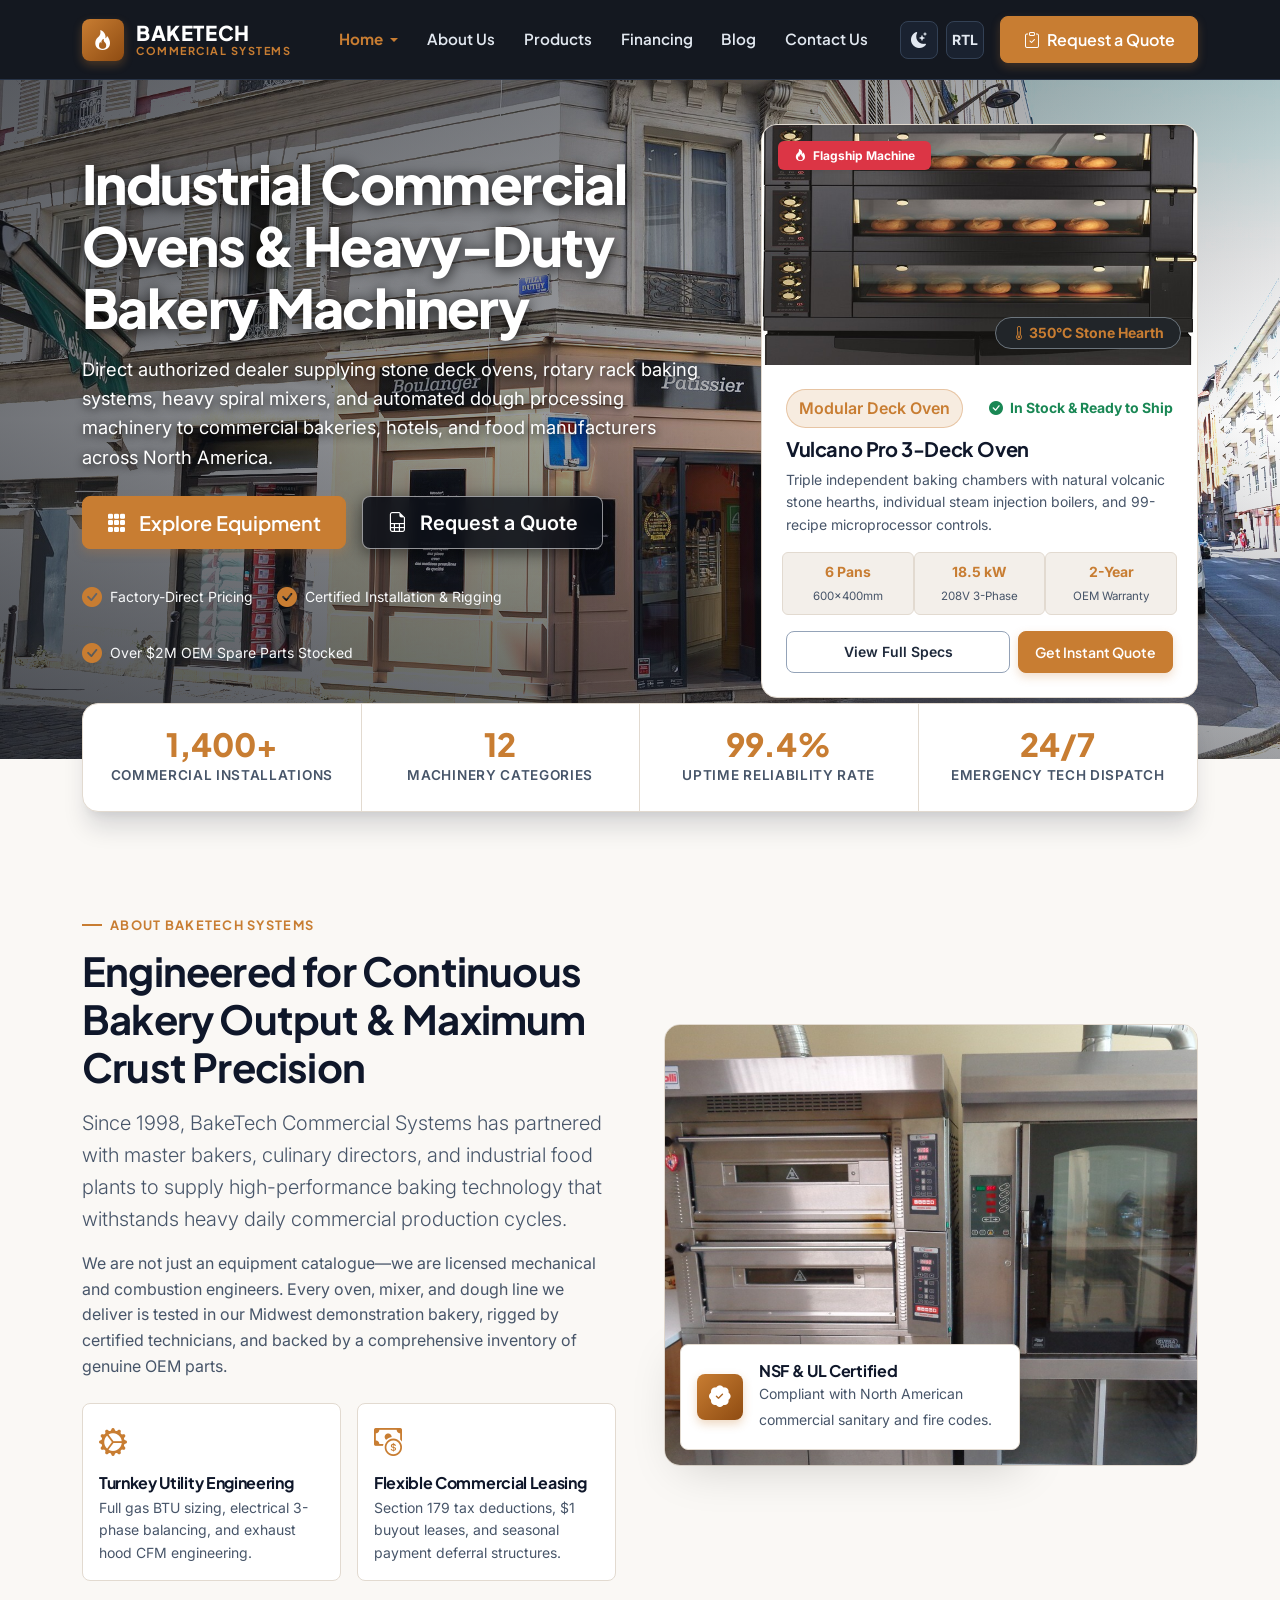
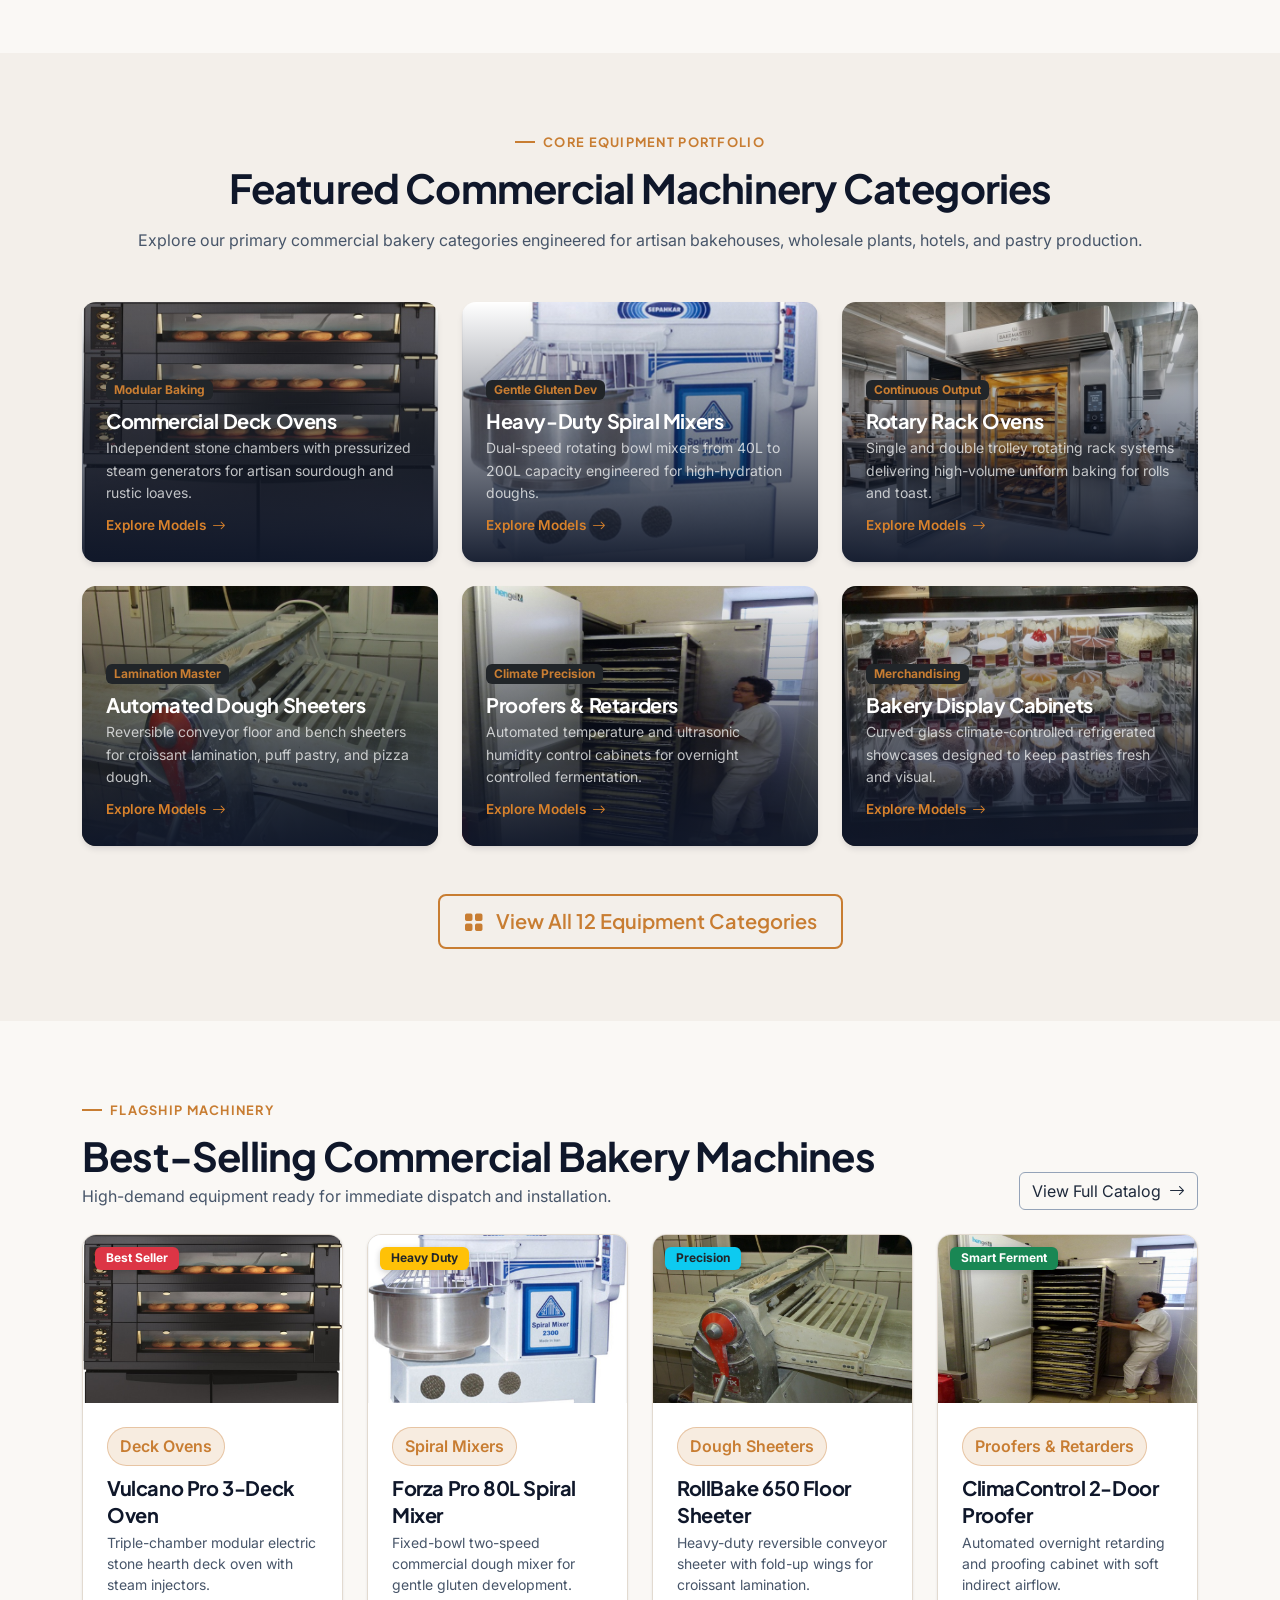
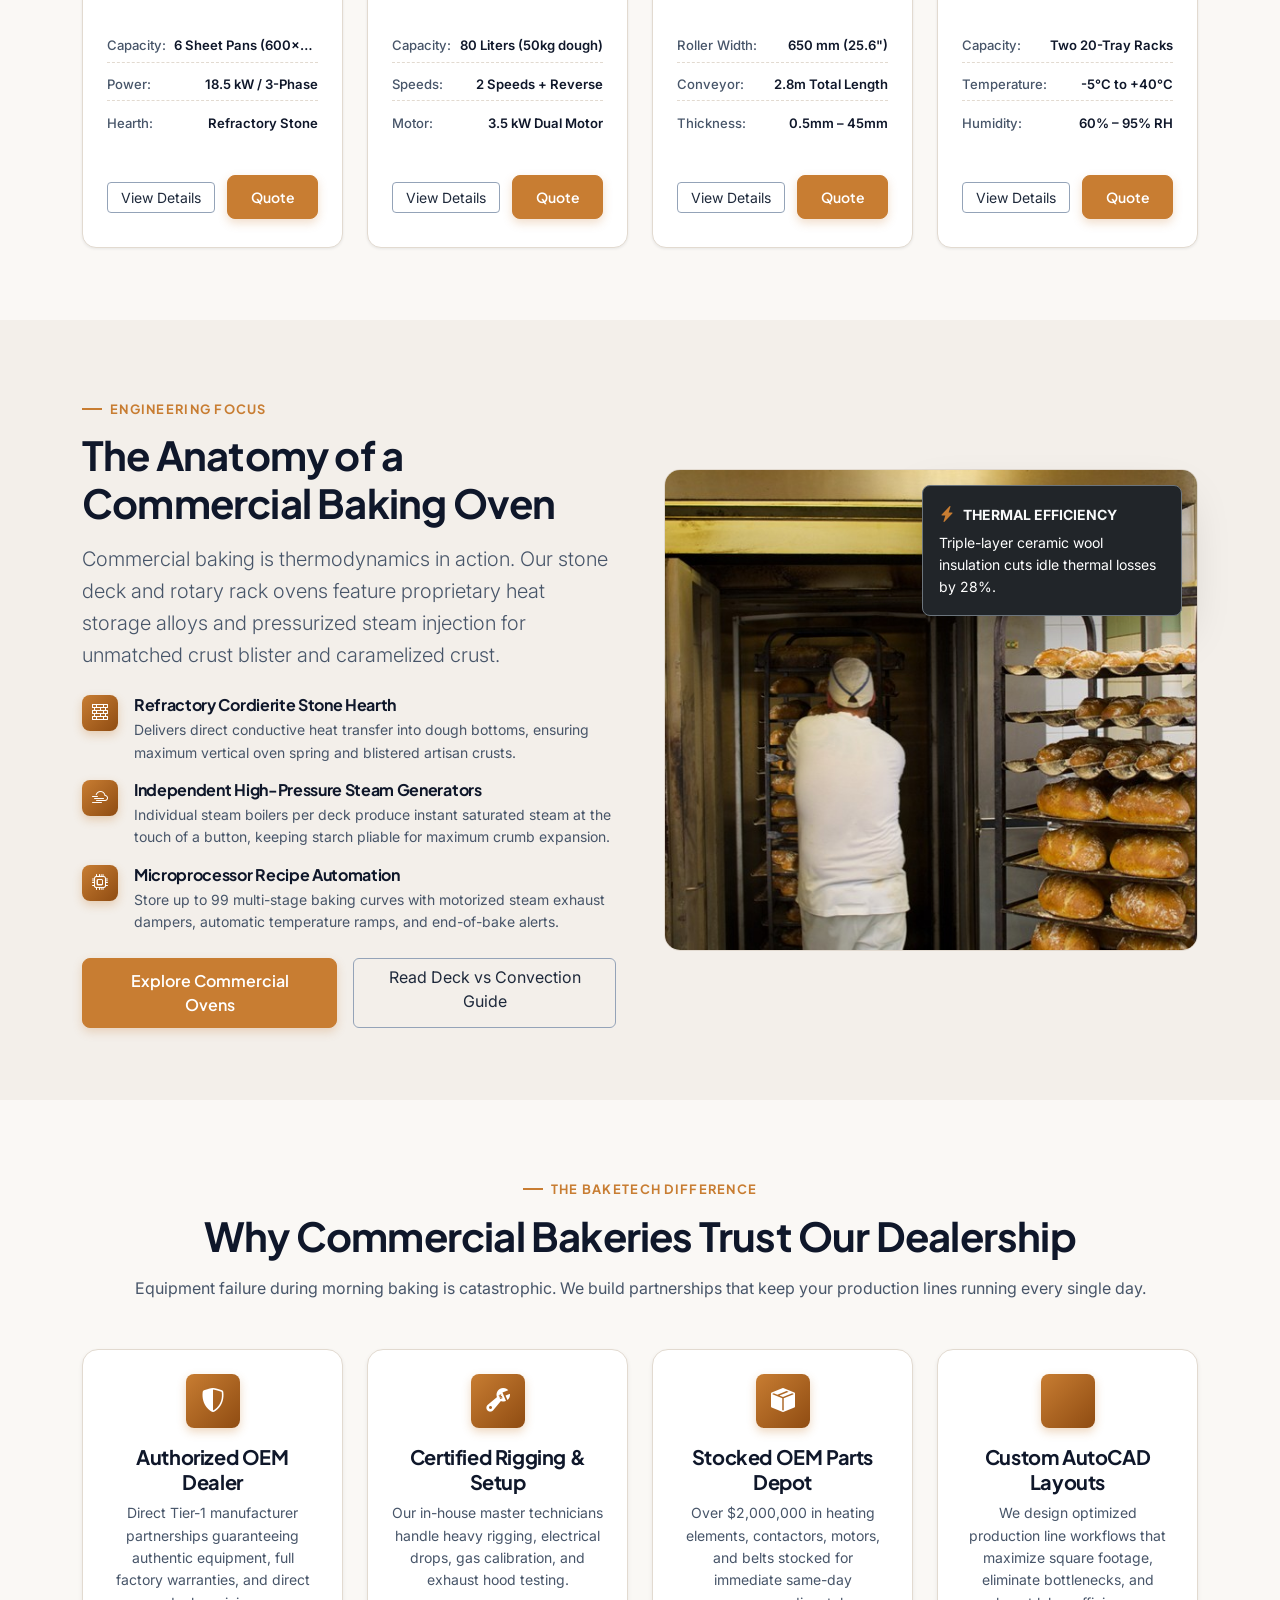
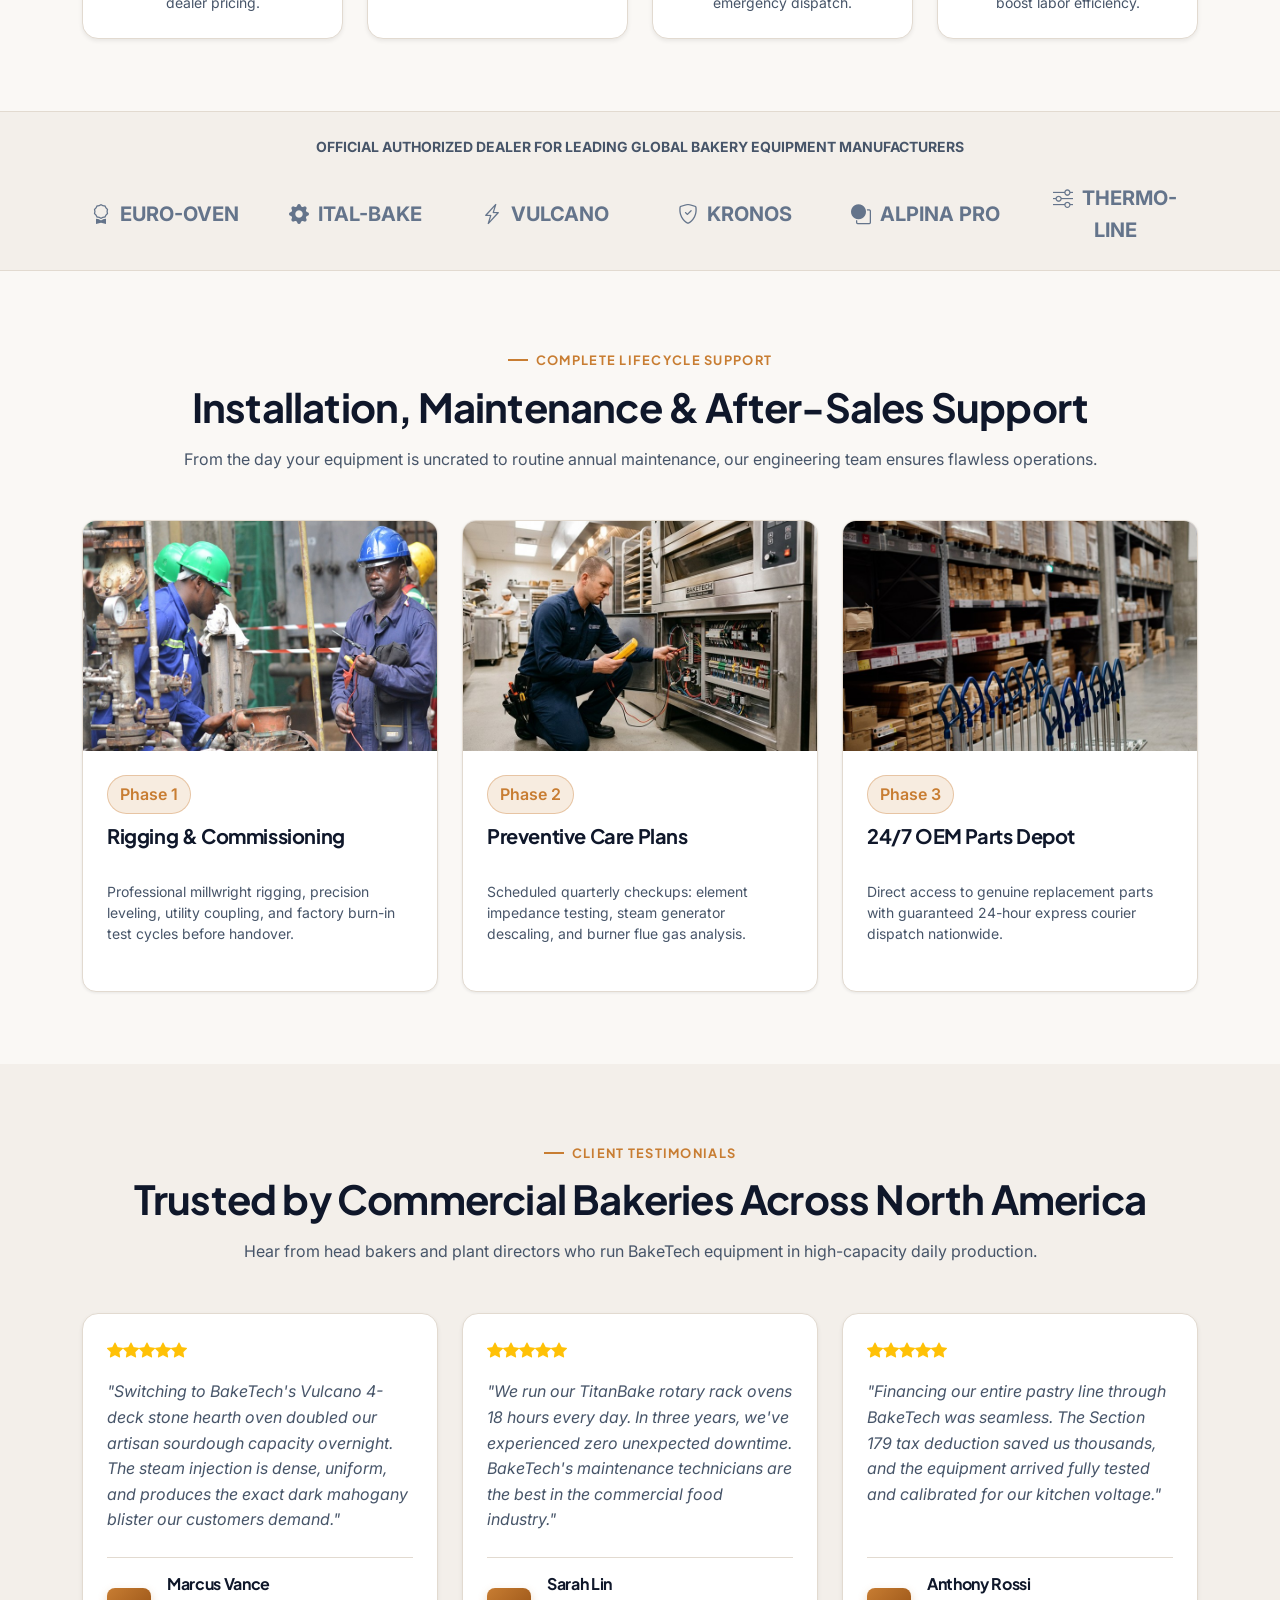
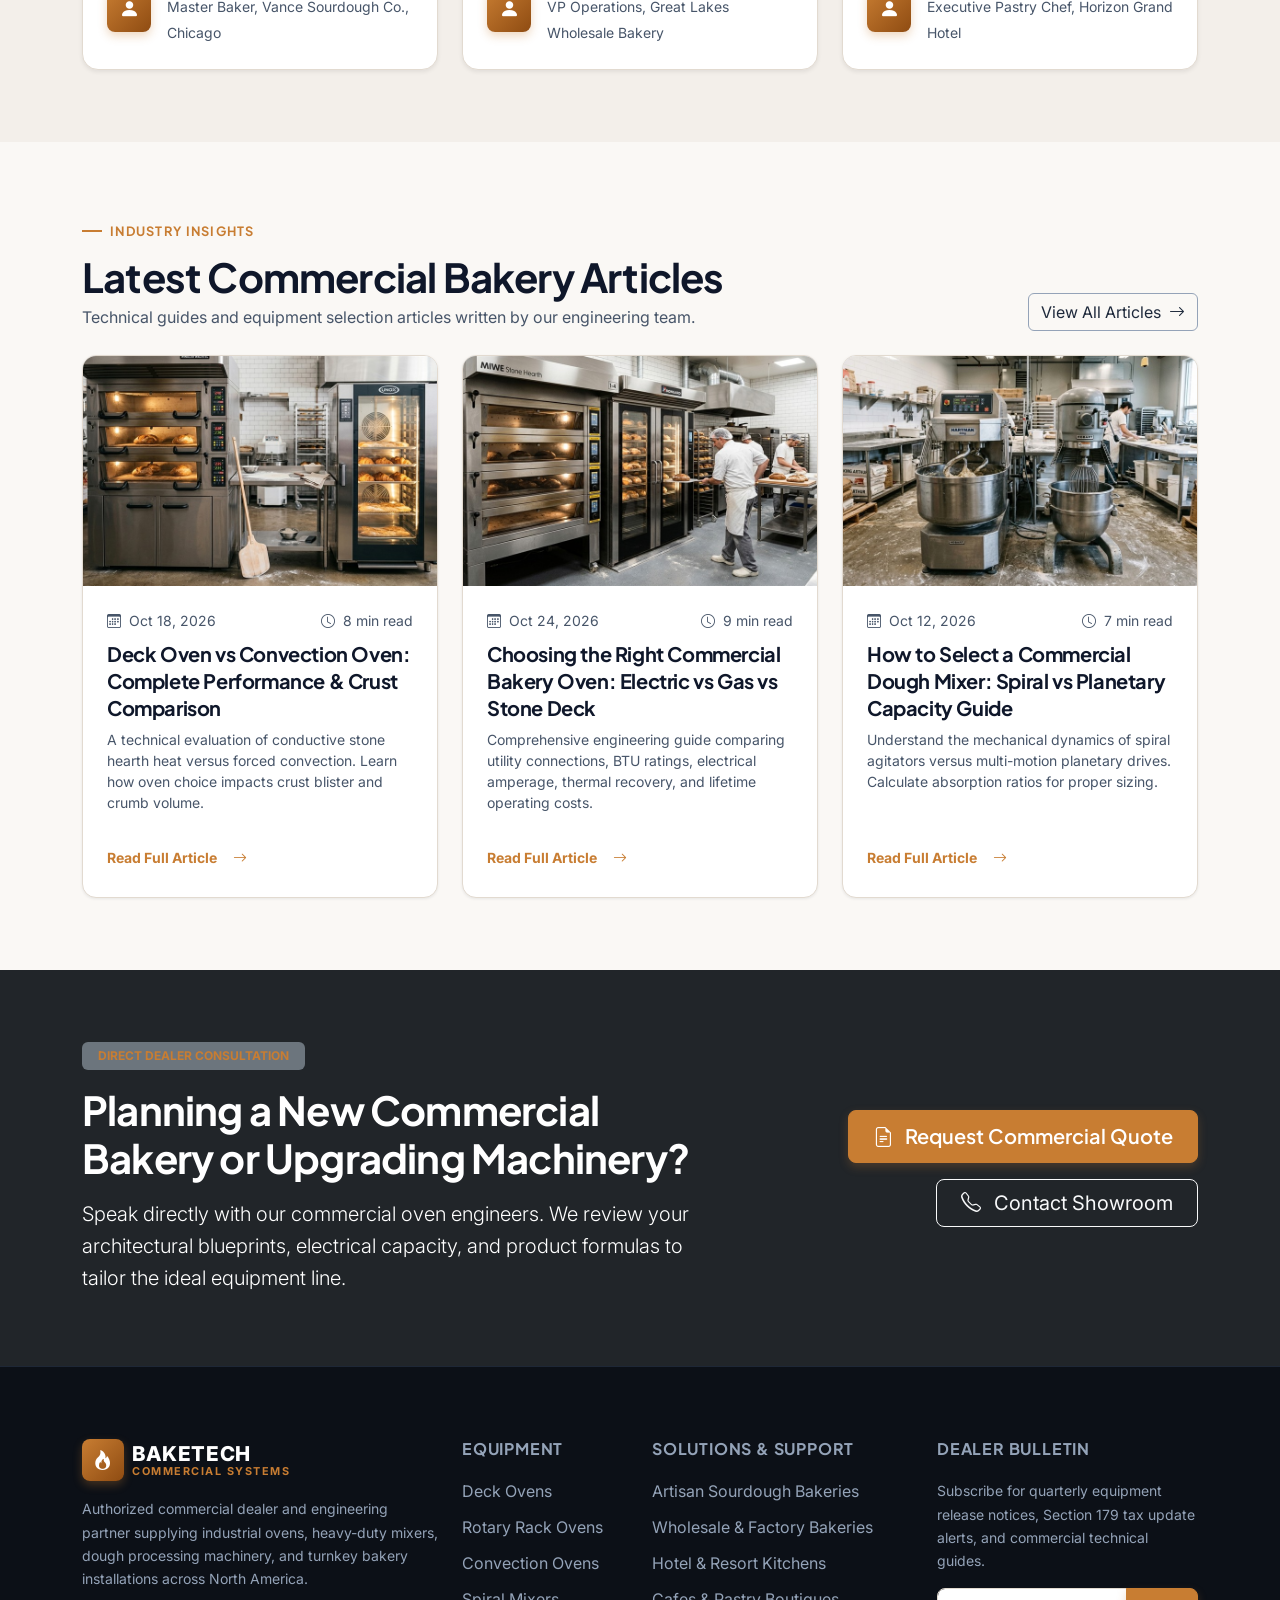
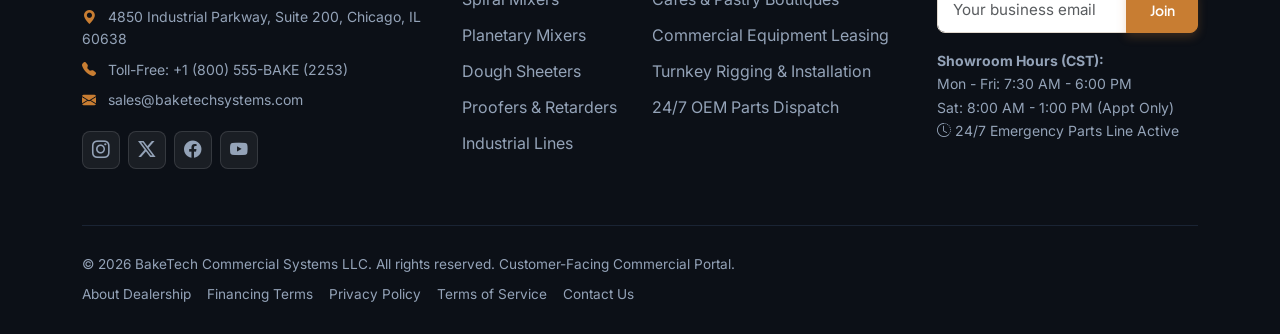
==== index.html @ b0a88c9b "Initial commit" ====
﻿<!DOCTYPE html>
<html lang="en" data-bs-theme="light" dir="ltr">
<head>
  <meta charset="UTF-8">
  <meta name="viewport" content="width=device-width, initial-scale=1.0">
  <title>BakeTech Commercial Systems | Industrial Ovens & Bakery Equipment Dealer</title>
  <meta name="description" content="Authorized commercial dealer and engineering supplier of industrial bakery ovens, deck ovens, rotary rack ovens, spiral mixers, dough sheeters, and turnkey bakery machinery.">
  <meta name="keywords" content="commercial bakery equipment, industrial ovens, deck ovens, rotary rack ovens, spiral mixers, dough sheeters, proofers, bakery equipment dealer">
  
  <!-- Favicon -->
  <link rel="icon" type="image/svg+xml" href="data:image/svg+xml,<svg xmlns='http://www.w3.org/2000/svg' viewBox='0 0 32 32'><rect width='32' height='32' rx='6' fill='%23C87D32'/><path d='M8 10h16v12H8z' fill='none' stroke='white' stroke-width='2'/><path d='M11 15h10M11 18h6' stroke='white' stroke-width='2' stroke-linecap='round'/></svg>">

  <!-- Local Vendor CSS -->
  <link rel="stylesheet" href="assets/vendor/bootstrap/bootstrap.min.css">
  <link rel="stylesheet" href="assets/vendor/bootstrap-icons/bootstrap-icons.min.css">

  <!-- Custom Core & RTL Styles -->
  <link rel="stylesheet" href="assets/css/style.css">
  <link rel="stylesheet" href="assets/css/rtl.css">
</head>
<body>

  <!-- Global Master Navigation Bar (Single Navbar across entire site, only Home has dropdown) -->
  <nav class="navbar navbar-expand-lg site-navbar sticky-top">
    <div class="container">
      <a class="navbar-brand" href="index.html">
        <div class="brand-icon-box">
          <i class="bi bi-fire"></i>
        </div>
        <div class="brand-text"><span class="brand-title">BAKETECH</span><span class="brand-subtitle">Commercial Systems</span></div>
      </a>

      <!-- Mobile Controls (Theme, RTL, Hamburger) -->
      <div class="d-flex align-items-center gap-2 d-lg-none">
        <button class="btn btn-utility theme-toggle-btn" aria-label="Toggle theme">
          <i class="bi bi-moon-stars-fill theme-toggle-icon"></i>
        </button>
        <button class="btn btn-utility rtl-toggle-btn" aria-label="Toggle RTL direction">
          <span class="rtl-label fw-bold small">RTL</span>
        </button>
        <button class="navbar-toggler border-0" type="button" data-bs-toggle="collapse" data-bs-target="#mainNavbar" aria-controls="mainNavbar" aria-expanded="false" aria-label="Toggle navigation">
          <span class="navbar-toggler-icon"></span>
        </button>
      </div>

      <!-- Navigation Links (Only Home has dropdown, Products is a clean direct link) -->
      <div class="collapse navbar-collapse" id="mainNavbar">
        <ul class="navbar-nav mx-auto mb-2 mb-lg-0">
          <li class="nav-item dropdown">
            <a class="nav-link dropdown-toggle active" href="#" role="button" data-bs-toggle="dropdown" aria-expanded="false">
              Home
            </a>
            <ul class="dropdown-menu">
              <li><a class="dropdown-item active" href="index.html"><i class="bi bi-layout-text-window-reverse me-2 text-copper"></i> Home 1: Commercial Equipment</a></li>
              <li><a class="dropdown-item" href="home-solutions.html"><i class="bi bi-grid-1x2-fill me-2 text-copper"></i> Home 2: Solutions & Industry</a></li>
            </ul>
          </li>
          <li class="nav-item">
            <a class="nav-link" href="about.html">About Us</a>
          </li>
          <li class="nav-item">
            <a class="nav-link" href="products.html">Products</a>
          </li>
          <li class="nav-item">
            <a class="nav-link" href="financing.html">Financing</a>
          </li>
          <li class="nav-item">
            <a class="nav-link" href="blog.html">Blog</a>
          </li>
          <li class="nav-item">
            <a class="nav-link" href="contact.html">Contact Us</a>
          </li>
        </ul>

        <!-- Right Utilities & Quote CTA -->
        <div class="d-none d-lg-flex align-items-center gap-2">
          <button class="btn btn-utility theme-toggle-btn" aria-label="Toggle dark/light theme" title="Toggle Theme">
            <i class="bi bi-moon-stars-fill theme-toggle-icon"></i>
          </button>
          <button class="btn btn-utility rtl-toggle-btn" aria-label="Toggle RTL layout" title="Toggle RTL">
            <span class="rtl-label fw-bold small">RTL</span>
          </button>
          <button type="button" class="btn btn-copper ms-2" data-bs-toggle="modal" data-bs-target="#quoteModal">
            <i class="bi bi-clipboard-check me-1"></i> Request a Quote
          </button>
        </div>
      </div>
    </div>
  </nav>

  <!-- Hero Section – Commercial Bakery Equipment Landing Page (Clearly Visible Image + Right Side Spotlight Card) -->
  <section class="hero-home1">
    <img src="assets/images/hero/hero-home1-commercial-oven.jpg" alt="Commercial Stone Hearth Deck Oven in High-Volume Industrial Bakery" class="hero-bg-img">
    <div class="container position-relative z-2">
      <div class="row align-items-center g-5">
        
        <!-- Left Side: Hero Value Proposition -->
        <div class="col-lg-7">
          <h1 class="hero-title mb-3">
            Industrial Commercial Ovens & Heavy-Duty Bakery Machinery
          </h1>
          <p class="hero-lead mb-4">
            Direct authorized dealer supplying stone deck ovens, rotary rack baking systems, heavy spiral mixers, and automated dough processing machinery to commercial bakeries, hotels, and food manufacturers across North America.
          </p>
          <div class="d-flex flex-wrap gap-3 mb-4">
            <a href="products.html" class="btn btn-copper btn-lg px-4">
              <i class="bi bi-grid-3x3-gap-fill me-2"></i> Explore Equipment
            </a>
            <button type="button" class="btn btn-outline-light btn-lg px-4 hero-quote-btn" data-bs-toggle="modal" data-bs-target="#quoteModal">
              <i class="bi bi-file-earmark-spreadsheet me-2"></i> Request a Quote
            </button>
          </div>
          <div class="d-flex flex-wrap align-items-center gap-4 pt-2 text-light small">
            <div class="d-flex align-items-center gap-2">
              <i class="bi bi-check-circle-fill text-copper fs-5"></i>
              <span>Factory-Direct Pricing</span>
            </div>
            <div class="d-flex align-items-center gap-2">
              <i class="bi bi-check-circle-fill text-copper fs-5"></i>
              <span>Certified Installation & Rigging</span>
            </div>
            <div class="d-flex align-items-center gap-2">
              <i class="bi bi-check-circle-fill text-copper fs-5"></i>
              <span>Over $2M OEM Spare Parts Stocked</span>
            </div>
          </div>
        </div>

        <!-- Right Side: Featured Commercial Machine Spotlight Card -->
        <div class="col-lg-5">
          <div class="card bg-surface border border-subtle rounded-4 shadow-xl overflow-hidden">
            <div class="position-relative" style="height: 240px; background-color: #1A2434;">
              <img src="assets/images/products/prod-deck-oven-3deck.jpg" alt="Vulcano Pro Modular Stone Hearth Deck Oven" class="w-100 h-100 object-fit-cover">
              <span class="badge bg-danger position-absolute top-0 start-0 m-3 px-3 py-2 fw-bold shadow-sm">
                <i class="bi bi-fire me-1"></i> Flagship Machine
              </span>
              <div class="position-absolute bottom-0 end-0 m-3 px-3 py-1 bg-dark bg-opacity-90 text-copper rounded-pill border border-secondary small fw-bold">
                <i class="bi bi-thermometer-half"></i> 350°C Stone Hearth
              </div>
            </div>
            <div class="card-body p-4">
              <div class="d-flex justify-content-between align-items-center mb-2">
                <span class="badge-copper">Modular Deck Oven</span>
                <small class="text-success fw-bold"><i class="bi bi-check-circle-fill me-1"></i> In Stock & Ready to Ship</small>
              </div>
              <h5 class="fw-bold mb-2">Vulcano Pro 3-Deck Oven</h5>
              <p class="small text-muted mb-3">
                Triple independent baking chambers with natural volcanic stone hearths, individual steam injection boilers, and 99-recipe microprocessor controls.
              </p>
              
              <div class="row g-2 text-center small mb-3">
                <div class="col-4 p-2 bg-surface-alt rounded-2 border border-subtle">
                  <strong class="d-block text-copper fw-bold">6 Pans</strong>
                  <span class="text-muted" style="font-size: 0.72rem;">600x400mm</span>
                </div>
                <div class="col-4 p-2 bg-surface-alt rounded-2 border border-subtle">
                  <strong class="d-block text-copper fw-bold">18.5 kW</strong>
                  <span class="text-muted" style="font-size: 0.72rem;">208V 3-Phase</span>
                </div>
                <div class="col-4 p-2 bg-surface-alt rounded-2 border border-subtle">
                  <strong class="d-block text-copper fw-bold">2-Year</strong>
                  <span class="text-muted" style="font-size: 0.72rem;">OEM Warranty</span>
                </div>
              </div>

              <div class="d-flex gap-2 hero-spotlight-actions">
                <a href="product-detail.html?id=deck-oven-3deck" class="btn btn-outline-secondary flex-grow-1">
                  View Full Specs
                </a>
                <button type="button" class="btn btn-copper open-quote-modal-btn" data-bs-toggle="modal" data-bs-target="#quoteModal" data-product-name="Vulcano Pro 3-Deck Oven" data-product-id="deck-oven-3deck">
                  Get Instant Quote
                </button>
              </div>
            </div>
          </div>
        </div>

      </div>
    </div>
  </section>

  <!-- Hero Stats Bar -->
  <section class="container position-relative">
    <div class="hero-stats-bar">
      <div class="row g-0">
        <div class="col-6 col-lg-3 stat-item">
          <div class="stat-number">1,400+</div>
          <p class="stat-label">Commercial Installations</p>
        </div>
        <div class="col-6 col-lg-3 stat-item">
          <div class="stat-number">12</div>
          <p class="stat-label">Machinery Categories</p>
        </div>
        <div class="col-6 col-lg-3 stat-item">
          <div class="stat-number">99.4%</div>
          <p class="stat-label">Uptime Reliability Rate</p>
        </div>
        <div class="col-6 col-lg-3 stat-item">
          <div class="stat-number">24/7</div>
          <p class="stat-label">Emergency Tech Dispatch</p>
        </div>
      </div>
    </div>
  </section>

  <!-- Short Business Introduction & Value Highlights (With Fixed NSF & UL Alignment & Working Image) -->
  <section class="py-5 mt-4">
    <div class="container py-4">
      <div class="row align-items-center g-5">
        <div class="col-lg-6">
          <div class="section-tag">About BakeTech Systems</div>
          <h2 class="display-6 fw-bold mb-3">Engineered for Continuous Bakery Output & Maximum Crust Precision</h2>
          <p class="lead text-muted mb-3">
            Since 1998, BakeTech Commercial Systems has partnered with master bakers, culinary directors, and industrial food plants to supply high-performance baking technology that withstands heavy daily commercial production cycles.
          </p>
          <p class="text-muted-custom mb-4">
            We are not just an equipment catalogue—we are licensed mechanical and combustion engineers. Every oven, mixer, and dough line we deliver is tested in our Midwest demonstration bakery, rigged by certified technicians, and backed by a comprehensive inventory of genuine OEM parts.
          </p>
          <div class="row g-3">
            <div class="col-sm-6">
              <div class="p-3 rounded-3 bg-surface border border-subtle h-100">
                <i class="bi bi-gear-wide-connected fs-3 text-copper mb-2 d-block"></i>
                <h6 class="fw-bold mb-1">Turnkey Utility Engineering</h6>
                <p class="small text-muted mb-0">Full gas BTU sizing, electrical 3-phase balancing, and exhaust hood CFM engineering.</p>
              </div>
            </div>
            <div class="col-sm-6">
              <div class="p-3 rounded-3 bg-surface border border-subtle h-100">
                <i class="bi bi-cash-coin fs-3 text-copper mb-2 d-block"></i>
                <h6 class="fw-bold mb-1">Flexible Commercial Leasing</h6>
                <p class="small text-muted mb-0">Section 179 tax deductions, $1 buyout leases, and seasonal payment deferral structures.</p>
              </div>
            </div>
          </div>
        </div>

        <!-- Right Side: Properly Aligned Image with NSF/UL Certified Badge -->
        <div class="col-lg-6">
          <div class="position-relative">
            <div class="rounded-4 overflow-hidden shadow-xl border border-subtle">
              <img src="assets/images/features/feat-engineering-lab.jpg" alt="BakeTech Commercial Bakery Equipment Testing Laboratory" class="w-100 object-fit-cover" style="height: 440px;">
            </div>
            <!-- Cleanly Aligned NSF & UL Certification Badge Overlay -->
            <div class="position-absolute bottom-0 start-0 m-3 p-3 bg-surface rounded-3 shadow-lg border border-subtle d-flex align-items-center gap-3" style="max-width: 340px; z-index: 5;">
              <div class="brand-icon-box flex-shrink-0" style="width: 46px; height: 46px; font-size: 1.35rem;">
                <i class="bi bi-patch-check-fill"></i>
              </div>
              <div>
                <h6 class="fw-bold mb-0 text-main">NSF & UL Certified</h6>
                <small class="text-muted">Compliant with North American commercial sanitary and fire codes.</small>
              </div>
            </div>
          </div>
        </div>

      </div>
    </div>
  </section>

  <!-- Featured Commercial Equipment Categories -->
  <section class="py-5 bg-surface-alt">
    <div class="container py-4">
      <div class="text-center max-w-700 mx-auto mb-5">
        <div class="section-tag justify-content-center">Core Equipment Portfolio</div>
        <h2 class="display-6 fw-bold mb-3">Featured Commercial Machinery Categories</h2>
        <p class="text-muted-custom">
          Explore our primary commercial bakery categories engineered for artisan bakehouses, wholesale plants, hotels, and pastry production.
        </p>
      </div>

      <div class="row g-4">
        <div class="col-md-6 col-lg-4">
          <a href="products.html?cat=deck-ovens" class="category-card">
            <img src="assets/images/categories/cat-deck-ovens.jpg" alt="Commercial Stone Deck Ovens">
            <div class="category-card-content">
              <span class="badge bg-dark text-copper mb-2">Modular Baking</span>
              <h3 class="category-card-title">Commercial Deck Ovens</h3>
              <p class="small text-light text-opacity-75 mb-2">Independent stone chambers with pressurized steam generators for artisan sourdough and rustic loaves.</p>
              <span class="category-card-link">Explore Models <i class="bi bi-arrow-right"></i></span>
            </div>
          </a>
        </div>
        <div class="col-md-6 col-lg-4">
          <a href="products.html?cat=spiral-mixers" class="category-card">
            <img src="assets/images/categories/cat-spiral-mixers.jpg" alt="Commercial Spiral Dough Mixers">
            <div class="category-card-content">
              <span class="badge bg-dark text-copper mb-2">Gentle Gluten Dev</span>
              <h3 class="category-card-title">Heavy-Duty Spiral Mixers</h3>
              <p class="small text-light text-opacity-75 mb-2">Dual-speed rotating bowl mixers from 40L to 200L capacity engineered for high-hydration doughs.</p>
              <span class="category-card-link">Explore Models <i class="bi bi-arrow-right"></i></span>
            </div>
          </a>
        </div>
        <div class="col-md-6 col-lg-4">
          <a href="products.html?cat=rotary-rack-ovens" class="category-card">
            <img src="assets/images/categories/cat-rotary-rack-ovens.jpg" alt="Industrial Rotary Rack Ovens">
            <div class="category-card-content">
              <span class="badge bg-dark text-copper mb-2">Continuous Output</span>
              <h3 class="category-card-title">Rotary Rack Ovens</h3>
              <p class="small text-light text-opacity-75 mb-2">Single and double trolley rotating rack systems delivering high-volume uniform baking for rolls and toast.</p>
              <span class="category-card-link">Explore Models <i class="bi bi-arrow-right"></i></span>
            </div>
          </a>
        </div>
        <div class="col-md-6 col-lg-4">
          <a href="products.html?cat=dough-sheeters" class="category-card">
            <img src="assets/images/categories/cat-dough-sheeters.jpg" alt="Reversible Conveyor Dough Sheeters">
            <div class="category-card-content">
              <span class="badge bg-dark text-copper mb-2">Lamination Master</span>
              <h3 class="category-card-title">Automated Dough Sheeters</h3>
              <p class="small text-light text-opacity-75 mb-2">Reversible conveyor floor and bench sheeters for croissant lamination, puff pastry, and pizza dough.</p>
              <span class="category-card-link">Explore Models <i class="bi bi-arrow-right"></i></span>
            </div>
          </a>
        </div>
        <div class="col-md-6 col-lg-4">
          <a href="products.html?cat=proofers-retarders" class="category-card">
            <img src="assets/images/categories/cat-proofers-retarders.jpg" alt="Commercial Dough Retarder Proofers">
            <div class="category-card-content">
              <span class="badge bg-dark text-copper mb-2">Climate Precision</span>
              <h3 class="category-card-title">Proofers & Retarders</h3>
              <p class="small text-light text-opacity-75 mb-2">Automated temperature and ultrasonic humidity control cabinets for overnight controlled fermentation.</p>
              <span class="category-card-link">Explore Models <i class="bi bi-arrow-right"></i></span>
            </div>
          </a>
        </div>
        <div class="col-md-6 col-lg-4">
          <a href="products.html?cat=display-cabinets" class="category-card">
            <img src="assets/images/categories/cat-display-cabinets.jpg" alt="Bakery Display Cabinets">
            <div class="category-card-content">
              <span class="badge bg-dark text-copper mb-2">Merchandising</span>
              <h3 class="category-card-title">Bakery Display Cabinets</h3>
              <p class="small text-light text-opacity-75 mb-2">Curved glass climate-controlled refrigerated showcases designed to keep pastries fresh and visual.</p>
              <span class="category-card-link">Explore Models <i class="bi bi-arrow-right"></i></span>
            </div>
          </a>
        </div>
      </div>

      <div class="text-center mt-5">
        <a href="products.html" class="btn btn-outline-copper btn-lg px-4">
          <i class="bi bi-grid-fill me-2"></i> View All 12 Equipment Categories
        </a>
      </div>
    </div>
  </section>

  <!-- Best-Selling Bakery Machines Showcase -->
  <section class="py-5">
    <div class="container py-4">
      <div class="d-flex flex-wrap justify-content-between align-items-end gap-3 mb-4">
        <div>
          <div class="section-tag">Flagship Machinery</div>
          <h2 class="display-6 fw-bold mb-1">Best-Selling Commercial Bakery Machines</h2>
          <p class="text-muted-custom mb-0">High-demand equipment ready for immediate dispatch and installation.</p>
        </div>
        <a href="products.html" class="btn btn-outline-secondary">View Full Catalog <i class="bi bi-arrow-right ms-1"></i></a>
      </div>

      <div class="row g-4">
        <div class="col-md-6 col-lg-3">
          <div class="card-custom">
            <div class="card-img-wrapper">
              <span class="badge bg-danger card-badge-top">Best Seller</span>
              <img src="assets/images/products/prod-deck-oven-3deck.jpg" alt="Vulcano Pro Modular 3-Deck Stone Hearth Oven">
            </div>
            <div class="card-body-custom">
              <span class="badge-copper mb-2 align-self-start">Deck Ovens</span>
              <h5 class="fw-bold mb-1">Vulcano Pro 3-Deck Oven</h5>
              <p class="small text-muted mb-2">Triple-chamber modular electric stone hearth deck oven with steam injectors.</p>
              <ul class="card-specs-list">
                <li><span class="spec-key">Capacity:</span> <span class="spec-val">6 Sheet Pans (600x400)</span></li>
                <li><span class="spec-key">Power:</span> <span class="spec-val">18.5 kW / 3-Phase</span></li>
                <li><span class="spec-key">Hearth:</span> <span class="spec-val">Refractory Stone</span></li>
              </ul>
              <div class="mt-auto d-flex gap-2 pt-2">
                <a href="product-detail.html?id=deck-oven-3deck" class="btn btn-sm btn-outline-secondary flex-grow-1">View Details</a>
                <button type="button" class="btn btn-sm btn-copper open-quote-modal-btn" data-bs-toggle="modal" data-bs-target="#quoteModal" data-product-name="Vulcano Pro 3-Deck Oven" data-product-id="deck-oven-3deck">Quote</button>
              </div>
            </div>
          </div>
        </div>

        <div class="col-md-6 col-lg-3">
          <div class="card-custom">
            <div class="card-img-wrapper">
              <span class="badge bg-warning text-dark card-badge-top">Heavy Duty</span>
              <img src="assets/images/products/prod-spiral-mixer-80l.jpg" alt="Forza Pro 80L Heavy-Duty Spiral Dough Mixer">
            </div>
            <div class="card-body-custom">
              <span class="badge-copper mb-2 align-self-start">Spiral Mixers</span>
              <h5 class="fw-bold mb-1">Forza Pro 80L Spiral Mixer</h5>
              <p class="small text-muted mb-2">Fixed-bowl two-speed commercial dough mixer for gentle gluten development.</p>
              <ul class="card-specs-list">
                <li><span class="spec-key">Capacity:</span> <span class="spec-val">80 Liters (50kg dough)</span></li>
                <li><span class="spec-key">Speeds:</span> <span class="spec-val">2 Speeds + Reverse</span></li>
                <li><span class="spec-key">Motor:</span> <span class="spec-val">3.5 kW Dual Motor</span></li>
              </ul>
              <div class="mt-auto d-flex gap-2 pt-2">
                <a href="product-detail.html?id=spiral-mixer-80l" class="btn btn-sm btn-outline-secondary flex-grow-1">View Details</a>
                <button type="button" class="btn btn-sm btn-copper open-quote-modal-btn" data-bs-toggle="modal" data-bs-target="#quoteModal" data-product-name="Forza Pro 80L Spiral Mixer" data-product-id="spiral-mixer-80l">Quote</button>
              </div>
            </div>
          </div>
        </div>

        <div class="col-md-6 col-lg-3">
          <div class="card-custom">
            <div class="card-img-wrapper">
              <span class="badge bg-info text-dark card-badge-top">Precision</span>
              <img src="assets/images/products/prod-dough-sheeter-floor.jpg" alt="RollBake 650 Reversible Conveyor Dough Sheeter">
            </div>
            <div class="card-body-custom">
              <span class="badge-copper mb-2 align-self-start">Dough Sheeters</span>
              <h5 class="fw-bold mb-1">RollBake 650 Floor Sheeter</h5>
              <p class="small text-muted mb-2">Heavy-duty reversible conveyor sheeter with fold-up wings for croissant lamination.</p>
              <ul class="card-specs-list">
                <li><span class="spec-key">Roller Width:</span> <span class="spec-val">650 mm (25.6")</span></li>
                <li><span class="spec-key">Conveyor:</span> <span class="spec-val">2.8m Total Length</span></li>
                <li><span class="spec-key">Thickness:</span> <span class="spec-val">0.5mm – 45mm</span></li>
              </ul>
              <div class="mt-auto d-flex gap-2 pt-2">
                <a href="product-detail.html?id=dough-sheeter-floor" class="btn btn-sm btn-outline-secondary flex-grow-1">View Details</a>
                <button type="button" class="btn btn-sm btn-copper open-quote-modal-btn" data-bs-toggle="modal" data-bs-target="#quoteModal" data-product-name="RollBake 650 Floor Sheeter" data-product-id="dough-sheeter-floor">Quote</button>
              </div>
            </div>
          </div>
        </div>

        <div class="col-md-6 col-lg-3">
          <div class="card-custom">
            <div class="card-img-wrapper">
              <span class="badge bg-success card-badge-top">Smart Ferment</span>
              <img src="assets/images/products/prod-retarder-proofer-2door.jpg" alt="ClimaControl 2-Door Touchscreen Retarder Proofer">
            </div>
            <div class="card-body-custom">
              <span class="badge-copper mb-2 align-self-start">Proofers & Retarders</span>
              <h5 class="fw-bold mb-1">ClimaControl 2-Door Proofer</h5>
              <p class="small text-muted mb-2">Automated overnight retarding and proofing cabinet with soft indirect airflow.</p>
              <ul class="card-specs-list">
                <li><span class="spec-key">Capacity:</span> <span class="spec-val">Two 20-Tray Racks</span></li>
                <li><span class="spec-key">Temperature:</span> <span class="spec-val">-5°C to +40°C</span></li>
                <li><span class="spec-key">Humidity:</span> <span class="spec-val">60% – 95% RH</span></li>
              </ul>
              <div class="mt-auto d-flex gap-2 pt-2">
                <a href="product-detail.html?id=retarder-proofer-2door" class="btn btn-sm btn-outline-secondary flex-grow-1">View Details</a>
                <button type="button" class="btn btn-sm btn-copper open-quote-modal-btn" data-bs-toggle="modal" data-bs-target="#quoteModal" data-product-name="ClimaControl 2-Door Proofer" data-product-id="retarder-proofer-2door">Quote</button>
              </div>
            </div>
          </div>
        </div>
      </div>
    </div>
  </section>

  <!-- Commercial Oven Spotlight -->
  <section class="py-5 bg-surface-alt">
    <div class="container py-4">
      <div class="row align-items-center g-5">
        <div class="col-lg-6">
          <div class="section-tag">Engineering Focus</div>
          <h2 class="display-6 fw-bold mb-3">The Anatomy of a Commercial Baking Oven</h2>
          <p class="lead text-muted mb-4">
            Commercial baking is thermodynamics in action. Our stone deck and rotary rack ovens feature proprietary heat storage alloys and pressurized steam injection for unmatched crust blister and caramelized crust.
          </p>

          <div class="d-flex flex-column gap-3 mb-4">
            <div class="d-flex gap-3">
              <div class="brand-icon-box flex-shrink-0" style="width: 36px; height: 36px; font-size: 1rem;">
                <i class="bi bi-bricks"></i>
              </div>
              <div>
                <h6 class="fw-bold mb-1">Refractory Cordierite Stone Hearth</h6>
                <p class="small text-muted mb-0">Delivers direct conductive heat transfer into dough bottoms, ensuring maximum vertical oven spring and blistered artisan crusts.</p>
              </div>
            </div>
            <div class="d-flex gap-3">
              <div class="brand-icon-box flex-shrink-0" style="width: 36px; height: 36px; font-size: 1rem;">
                <i class="bi bi-cloud-haze2"></i>
              </div>
              <div>
                <h6 class="fw-bold mb-1">Independent High-Pressure Steam Generators</h6>
                <p class="small text-muted mb-0">Individual steam boilers per deck produce instant saturated steam at the touch of a button, keeping starch pliable for maximum crumb expansion.</p>
              </div>
            </div>
            <div class="d-flex gap-3">
              <div class="brand-icon-box flex-shrink-0" style="width: 36px; height: 36px; font-size: 1rem;">
                <i class="bi bi-cpu"></i>
              </div>
              <div>
                <h6 class="fw-bold mb-1">Microprocessor Recipe Automation</h6>
                <p class="small text-muted mb-0">Store up to 99 multi-stage baking curves with motorized steam exhaust dampers, automatic temperature ramps, and end-of-bake alerts.</p>
              </div>
            </div>
          </div>

          <div class="d-flex gap-3">
            <a href="products.html?cat=deck-ovens" class="btn btn-copper">Explore Commercial Ovens</a>
            <a href="blog-detail.html?id=deck-vs-convection" class="btn btn-outline-secondary">Read Deck vs Convection Guide</a>
          </div>
        </div>

        <div class="col-lg-6">
          <div class="position-relative">
            <div class="rounded-4 overflow-hidden shadow-xl border border-subtle">
              <img src="assets/images/features/feat-showcase-oven.jpg" alt="Commercial Multi-Deck Stone Hearth Oven in Operation" class="w-100 object-fit-cover" style="height: 480px;">
            </div>
            <div class="position-absolute top-0 end-0 m-3 p-3 bg-dark text-light rounded-3 shadow-lg opacity-90 border border-secondary" style="max-width: 260px;">
              <div class="d-flex align-items-center gap-2 mb-1">
                <i class="bi bi-lightning-charge-fill text-copper"></i>
                <span class="fw-bold small text-uppercase">Thermal Efficiency</span>
              </div>
              <p class="small mb-0 text-white-50">Triple-layer ceramic wool insulation cuts idle thermal losses by 28%.</p>
            </div>
          </div>
        </div>
      </div>
    </div>
  </section>

  <!-- Why Choose BakeTech (Dealer Value Proposition) -->
  <section class="py-5">
    <div class="container py-4">
      <div class="text-center max-w-700 mx-auto mb-5">
        <div class="section-tag justify-content-center">The BakeTech Difference</div>
        <h2 class="display-6 fw-bold mb-3">Why Commercial Bakeries Trust Our Dealership</h2>
        <p class="text-muted-custom">
          Equipment failure during morning baking is catastrophic. We build partnerships that keep your production lines running every single day.
        </p>
      </div>

      <div class="row g-4">
        <div class="col-md-6 col-lg-3">
          <div class="p-4 rounded-4 bg-surface border border-subtle h-100 shadow-sm text-center">
            <div class="brand-icon-box mx-auto mb-3" style="width: 54px; height: 54px; font-size: 1.5rem;">
              <i class="bi bi-shield-shaded"></i>
            </div>
            <h5 class="fw-bold mb-2">Authorized OEM Dealer</h5>
            <p class="small text-muted mb-0">Direct Tier-1 manufacturer partnerships guaranteeing authentic equipment, full factory warranties, and direct dealer pricing.</p>
          </div>
        </div>

        <div class="col-md-6 col-lg-3">
          <div class="p-4 rounded-4 bg-surface border border-subtle h-100 shadow-sm text-center">
            <div class="brand-icon-box mx-auto mb-3" style="width: 54px; height: 54px; font-size: 1.5rem;">
              <i class="bi bi-wrench-adjustable"></i>
            </div>
            <h5 class="fw-bold mb-2">Certified Rigging & Setup</h5>
            <p class="small text-muted mb-0">Our in-house master technicians handle heavy rigging, electrical drops, gas calibration, and exhaust hood testing.</p>
          </div>
        </div>

        <div class="col-md-6 col-lg-3">
          <div class="p-4 rounded-4 bg-surface border border-subtle h-100 shadow-sm text-center">
            <div class="brand-icon-box mx-auto mb-3" style="width: 54px; height: 54px; font-size: 1.5rem;">
              <i class="bi bi-box-seam-fill"></i>
            </div>
            <h5 class="fw-bold mb-2">Stocked OEM Parts Depot</h5>
            <p class="small text-muted mb-0">Over $2,000,000 in heating elements, contactors, motors, and belts stocked for immediate same-day emergency dispatch.</p>
          </div>
        </div>

        <div class="col-md-6 col-lg-3">
          <div class="p-4 rounded-4 bg-surface border border-subtle h-100 shadow-sm text-center">
            <div class="brand-icon-box mx-auto mb-3" style="width: 54px; height: 54px; font-size: 1.5rem;">
              <i class="bi bi-pencil-ruler"></i>
            </div>
            <h5 class="fw-bold mb-2">Custom AutoCAD Layouts</h5>
            <p class="small text-muted mb-0">We design optimized production line workflows that maximize square footage, eliminate bottlenecks, and boost labor efficiency.</p>
          </div>
        </div>
      </div>
    </div>
  </section>

  <!-- Brands & Engineering Partnerships -->
  <section class="py-4 bg-surface-alt border-top border-bottom border-subtle">
    <div class="container">
      <p class="text-center small text-muted text-uppercase fw-bold letter-spacing-1 mb-4">Official Authorized Dealer for Leading Global Bakery Equipment Manufacturers</p>
      <div class="row align-items-center justify-content-center g-4 text-center">
        <div class="col-4 col-md-2">
          <div class="fw-bold fs-5 text-secondary"><i class="bi bi-award me-1"></i> EURO-OVEN</div>
        </div>
        <div class="col-4 col-md-2">
          <div class="fw-bold fs-5 text-secondary"><i class="bi bi-gear-fill me-1"></i> ITAL-BAKE</div>
        </div>
        <div class="col-4 col-md-2">
          <div class="fw-bold fs-5 text-secondary"><i class="bi bi-lightning-charge me-1"></i> VULCANO</div>
        </div>
        <div class="col-4 col-md-2">
          <div class="fw-bold fs-5 text-secondary"><i class="bi bi-shield-check me-1"></i> KRONOS</div>
        </div>
        <div class="col-4 col-md-2">
          <div class="fw-bold fs-5 text-secondary"><i class="bi bi-circle-square me-1"></i> ALPINA PRO</div>
        </div>
        <div class="col-4 col-md-2">
          <div class="fw-bold fs-5 text-secondary"><i class="bi bi-sliders me-1"></i> THERMO-LINE</div>
        </div>
      </div>
    </div>
  </section>

  <!-- Installation, Maintenance & Support Workflow -->
  <section class="py-5">
    <div class="container py-4">
      <div class="text-center max-w-700 mx-auto mb-5">
        <div class="section-tag justify-content-center">Complete Lifecycle Support</div>
        <h2 class="display-6 fw-bold mb-3">Installation, Maintenance & After-Sales Support</h2>
        <p class="text-muted-custom">
          From the day your equipment is uncrated to routine annual maintenance, our engineering team ensures flawless operations.
        </p>
      </div>

      <div class="row g-4 align-items-stretch">
        <div class="col-md-4 d-flex">
          <div class="card-custom w-100 d-flex flex-column">
            <div class="card-img-wrapper">
              <img src="assets/images/features/feat-installation-team.jpg" alt="Commercial Bakery Equipment Rigging & Installation">
            </div>
            <div class="card-body-custom d-flex flex-column flex-grow-1">
              <span class="badge-copper mb-2 align-self-start">Phase 1</span>
              <h5 class="fw-bold mb-2">Rigging & Commissioning</h5>
              <p class="small text-muted mb-0">Professional millwright rigging, precision leveling, utility coupling, and factory burn-in test cycles before handover.</p>
            </div>
          </div>
        </div>

        <div class="col-md-4 d-flex">
          <div class="card-custom w-100 d-flex flex-column">
            <div class="card-img-wrapper">
              <img src="assets/images/features/feat-maintenance-service.jpg" alt="Commercial Oven Technician Preventive Maintenance">
            </div>
            <div class="card-body-custom d-flex flex-column flex-grow-1">
              <span class="badge-copper mb-2 align-self-start">Phase 2</span>
              <h5 class="fw-bold mb-2">Preventive Care Plans</h5>
              <p class="small text-muted mb-0">Scheduled quarterly checkups: element impedance testing, steam generator descaling, and burner flue gas analysis.</p>
            </div>
          </div>
        </div>

        <div class="col-md-4 d-flex">
          <div class="card-custom w-100 d-flex flex-column">
            <div class="card-img-wrapper">
              <img src="assets/images/features/feat-parts-warehouse.jpg" alt="OEM Commercial Bakery Spare Parts Warehouse">
            </div>
            <div class="card-body-custom d-flex flex-column flex-grow-1">
              <span class="badge-copper mb-2 align-self-start">Phase 3</span>
              <h5 class="fw-bold mb-2">24/7 OEM Parts Depot</h5>
              <p class="small text-muted mb-0">Direct access to genuine replacement parts with guaranteed 24-hour express courier dispatch nationwide.</p>
            </div>
          </div>
        </div>
      </div>
    </div>
  </section>

  <!-- Customer Testimonials -->
  <section class="py-5 bg-surface-alt">
    <div class="container py-4">
      <div class="text-center max-w-700 mx-auto mb-5">
        <div class="section-tag justify-content-center">Client Testimonials</div>
        <h2 class="display-6 fw-bold mb-3">Trusted by Commercial Bakeries Across North America</h2>
        <p class="text-muted-custom">
          Hear from head bakers and plant directors who run BakeTech equipment in high-capacity daily production.
        </p>
      </div>

      <div class="row g-4">
        <div class="col-md-4">
          <div class="p-4 rounded-4 bg-surface border border-subtle h-100 shadow-sm d-flex flex-column">
            <div class="text-warning mb-3">
              <i class="bi bi-star-fill"></i><i class="bi bi-star-fill"></i><i class="bi bi-star-fill"></i><i class="bi bi-star-fill"></i><i class="bi bi-star-fill"></i>
            </div>
            <p class="fst-italic text-muted mb-4 flex-grow-1">
              "Switching to BakeTech's Vulcano 4-deck stone hearth oven doubled our artisan sourdough capacity overnight. The steam injection is dense, uniform, and produces the exact dark mahogany blister our customers demand."
            </p>
            <div class="d-flex align-items-center gap-3 pt-3 border-top border-subtle">
              <div class="brand-icon-box flex-shrink-0" style="width: 44px; height: 44px;">
                <i class="bi bi-person-fill"></i>
              </div>
              <div>
                <h6 class="fw-bold mb-0">Marcus Vance</h6>
                <small class="text-muted">Master Baker, Vance Sourdough Co., Chicago</small>
              </div>
            </div>
          </div>
        </div>

        <div class="col-md-4">
          <div class="p-4 rounded-4 bg-surface border border-subtle h-100 shadow-sm d-flex flex-column">
            <div class="text-warning mb-3">
              <i class="bi bi-star-fill"></i><i class="bi bi-star-fill"></i><i class="bi bi-star-fill"></i><i class="bi bi-star-fill"></i><i class="bi bi-star-fill"></i>
            </div>
            <p class="fst-italic text-muted mb-4 flex-grow-1">
              "We run our TitanBake rotary rack ovens 18 hours every day. In three years, we've experienced zero unexpected downtime. BakeTech's maintenance technicians are the best in the commercial food industry."
            </p>
            <div class="d-flex align-items-center gap-3 pt-3 border-top border-subtle">
              <div class="brand-icon-box flex-shrink-0" style="width: 44px; height: 44px;">
                <i class="bi bi-person-fill"></i>
              </div>
              <div>
                <h6 class="fw-bold mb-0">Sarah Lin</h6>
                <small class="text-muted">VP Operations, Great Lakes Wholesale Bakery</small>
              </div>
            </div>
          </div>
        </div>

        <div class="col-md-4">
          <div class="p-4 rounded-4 bg-surface border border-subtle h-100 shadow-sm d-flex flex-column">
            <div class="text-warning mb-3">
              <i class="bi bi-star-fill"></i><i class="bi bi-star-fill"></i><i class="bi bi-star-fill"></i><i class="bi bi-star-fill"></i><i class="bi bi-star-fill"></i>
            </div>
            <p class="fst-italic text-muted mb-4 flex-grow-1">
              "Financing our entire pastry line through BakeTech was seamless. The Section 179 tax deduction saved us thousands, and the equipment arrived fully tested and calibrated for our kitchen voltage."
            </p>
            <div class="d-flex align-items-center gap-3 pt-3 border-top border-subtle">
              <div class="brand-icon-box flex-shrink-0" style="width: 44px; height: 44px;">
                <i class="bi bi-person-fill"></i>
              </div>
              <div>
                <h6 class="fw-bold mb-0">Anthony Rossi</h6>
                <small class="text-muted">Executive Pastry Chef, Horizon Grand Hotel</small>
              </div>
            </div>
          </div>
        </div>
      </div>
    </div>
  </section>

  <!-- Latest Blog Articles -->
  <section class="py-5">
    <div class="container py-4">
      <div class="d-flex flex-wrap justify-content-between align-items-end gap-3 mb-4">
        <div>
          <div class="section-tag">Industry Insights</div>
          <h2 class="display-6 fw-bold mb-1">Latest Commercial Bakery Articles</h2>
          <p class="text-muted-custom mb-0">Technical guides and equipment selection articles written by our engineering team.</p>
        </div>
        <a href="blog.html" class="btn btn-outline-secondary">View All Articles <i class="bi bi-arrow-right ms-1"></i></a>
      </div>

      <div class="row g-4 align-items-stretch">
        <div class="col-md-4 d-flex">
          <div class="card-custom w-100 d-flex flex-column">
            <div class="card-img-wrapper">
              <img src="assets/images/blog/blog-2-deck-vs-convection.jpg" alt="Deck Oven vs Convection Oven Comparison">
            </div>
            <div class="card-body-custom d-flex flex-column flex-grow-1">
              <div class="d-flex justify-content-between small text-muted mb-2">
                <span><i class="bi bi-calendar3 me-1"></i> Oct 18, 2026</span>
                <span><i class="bi bi-clock me-1"></i> 8 min read</span>
              </div>
              <h5 class="fw-bold mb-2">
                <a href="blog-detail.html?id=deck-vs-convection" class="text-decoration-none text-main">
                  Deck Oven vs Convection Oven: Complete Performance & Crust Comparison
                </a>
              </h5>
              <p class="small text-muted mb-3 flex-grow-1">
                A technical evaluation of conductive stone hearth heat versus forced convection. Learn how oven choice impacts crust blister and crumb volume.
              </p>
              <a href="blog-detail.html?id=deck-vs-convection" class="text-copper fw-bold small mt-auto pt-2 text-decoration-none">
                Read Full Article <i class="bi bi-arrow-right ms-1"></i>
              </a>
            </div>
          </div>
        </div>

        <div class="col-md-4 d-flex">
          <div class="card-custom w-100 d-flex flex-column">
            <div class="card-img-wrapper">
              <img src="assets/images/blog/blog-1-commercial-oven-guide.jpg" alt="Choosing Right Commercial Bakery Oven">
            </div>
            <div class="card-body-custom d-flex flex-column flex-grow-1">
              <div class="d-flex justify-content-between small text-muted mb-2">
                <span><i class="bi bi-calendar3 me-1"></i> Oct 24, 2026</span>
                <span><i class="bi bi-clock me-1"></i> 9 min read</span>
              </div>
              <h5 class="fw-bold mb-2">
                <a href="blog-detail.html?id=commercial-oven-guide" class="text-decoration-none text-main">
                  Choosing the Right Commercial Bakery Oven: Electric vs Gas vs Stone Deck
                </a>
              </h5>
              <p class="small text-muted mb-3 flex-grow-1">
                Comprehensive engineering guide comparing utility connections, BTU ratings, electrical amperage, thermal recovery, and lifetime operating costs.
              </p>
              <a href="blog-detail.html?id=commercial-oven-guide" class="text-copper fw-bold small mt-auto pt-2 text-decoration-none">
                Read Full Article <i class="bi bi-arrow-right ms-1"></i>
              </a>
            </div>
          </div>
        </div>

        <div class="col-md-4 d-flex">
          <div class="card-custom w-100 d-flex flex-column">
            <div class="card-img-wrapper">
              <img src="assets/images/blog/blog-3-dough-mixer-selection.jpg" alt="Commercial Dough Mixer Selection Guide">
            </div>
            <div class="card-body-custom d-flex flex-column flex-grow-1">
              <div class="d-flex justify-content-between small text-muted mb-2">
                <span><i class="bi bi-calendar3 me-1"></i> Oct 12, 2026</span>
                <span><i class="bi bi-clock me-1"></i> 7 min read</span>
              </div>
              <h5 class="fw-bold mb-2">
                <a href="blog-detail.html?id=dough-mixer-selection" class="text-decoration-none text-main">
                  How to Select a Commercial Dough Mixer: Spiral vs Planetary Capacity Guide
                </a>
              </h5>
              <p class="small text-muted mb-3 flex-grow-1">
                Understand the mechanical dynamics of spiral agitators versus multi-motion planetary drives. Calculate absorption ratios for proper sizing.
              </p>
              <a href="blog-detail.html?id=dough-mixer-selection" class="text-copper fw-bold small mt-auto pt-2 text-decoration-none">
                Read Full Article <i class="bi bi-arrow-right ms-1"></i>
              </a>
            </div>
          </div>
        </div>
      </div>
    </div>
  </section>

  <!-- Pre-Footer Strong Enquiry CTA -->
  <section class="py-5 bg-dark text-light position-relative overflow-hidden">
    <div class="container py-4 position-relative z-2">
      <div class="row align-items-center justify-content-between g-4">
        <div class="col-lg-7">
          <span class="badge bg-secondary text-copper px-3 py-2 mb-3 fw-bold text-uppercase">Direct Dealer Consultation</span>
          <h2 class="display-6 fw-bold text-white mb-3">Planning a New Commercial Bakery or Upgrading Machinery?</h2>
          <p class="lead text-light text-opacity-75 mb-0">
            Speak directly with our commercial oven engineers. We review your architectural blueprints, electrical capacity, and product formulas to tailor the ideal equipment line.
          </p>
        </div>
        <div class="col-lg-5 text-lg-end">
          <div class="d-flex flex-wrap justify-content-lg-end gap-3">
            <button type="button" class="btn btn-copper btn-lg px-4" data-bs-toggle="modal" data-bs-target="#quoteModal">
              <i class="bi bi-file-earmark-text me-2"></i> Request Commercial Quote
            </button>
            <a href="contact.html" class="btn btn-outline-light btn-lg px-4">
              <i class="bi bi-telephone me-2"></i> Contact Showroom
            </a>
          </div>
        </div>
      </div>
    </div>
  </section>

  <!-- Global Footer (Exact matching branding with Navbar) -->
  <footer class="site-footer">
    <div class="container">
      <div class="row g-4">
        <!-- Col 1: Brand & Contact (Exact identical logo and text matching navbar) -->
        <div class="col-lg-4">
          <a href="index.html" class="d-inline-flex align-items-center gap-2 mb-3 text-decoration-none">
            <div class="brand-icon-box">
              <i class="bi bi-fire"></i>
            </div>
            <div class="brand-text"><span class="brand-title text-white">BAKETECH</span><span class="brand-subtitle">Commercial Systems</span></div>
          </a>
          <p class="small footer-desc mb-3">
            Authorized commercial dealer and engineering partner supplying industrial ovens, heavy-duty mixers, dough processing machinery, and turnkey bakery installations across North America.
          </p>
          <div class="d-flex flex-column gap-2 small mb-3">
            <div><i class="bi bi-geo-alt-fill text-copper me-2"></i> 4850 Industrial Parkway, Suite 200, Chicago, IL 60638</div>
            <div><i class="bi bi-telephone-fill text-copper me-2"></i> Toll-Free: +1 (800) 555-BAKE (2253)</div>
            <div><i class="bi bi-envelope-fill text-copper me-2"></i> sales@baketechsystems.com</div>
          </div>
          <!-- Verified Social Media Links -->
          <div class="d-flex gap-2 pt-1">
            <a href="https://instagram.com" target="_blank" rel="noopener noreferrer" class="social-icon-btn" aria-label="Instagram" title="Follow BakeTech on Instagram">
              <i class="bi bi-instagram"></i>
            </a>
            <a href="https://x.com" target="_blank" rel="noopener noreferrer" class="social-icon-btn" aria-label="X (Twitter)" title="Follow BakeTech on X">
              <i class="bi bi-twitter-x"></i>
            </a>
            <a href="https://facebook.com" target="_blank" rel="noopener noreferrer" class="social-icon-btn" aria-label="Facebook" title="Follow BakeTech on Facebook">
              <i class="bi bi-facebook"></i>
            </a>
            <a href="https://youtube.com" target="_blank" rel="noopener noreferrer" class="social-icon-btn" aria-label="YouTube" title="Subscribe to BakeTech on YouTube">
              <i class="bi bi-youtube"></i>
            </a>
          </div>
        </div>

        <!-- Col 2: Equipment Categories -->
        <div class="col-sm-6 col-lg-2">
          <h5>Equipment</h5>
          <ul class="footer-links">
            <li><a href="products.html?cat=deck-ovens">Deck Ovens</a></li>
            <li><a href="products.html?cat=rotary-rack-ovens">Rotary Rack Ovens</a></li>
            <li><a href="products.html?cat=convection-ovens">Convection Ovens</a></li>
            <li><a href="products.html?cat=spiral-mixers">Spiral Mixers</a></li>
            <li><a href="products.html?cat=planetary-mixers">Planetary Mixers</a></li>
            <li><a href="products.html?cat=dough-sheeters">Dough Sheeters</a></li>
            <li><a href="products.html?cat=proofers-retarders">Proofers & Retarders</a></li>
            <li><a href="products.html?cat=industrial-equipment">Industrial Lines</a></li>
          </ul>
        </div>

        <!-- Col 3: Industry Solutions & Services -->
        <div class="col-sm-6 col-lg-3">
          <h5>Solutions & Support</h5>
          <ul class="footer-links">
            <li><a href="home-solutions.html#artisan">Artisan Sourdough Bakeries</a></li>
            <li><a href="home-solutions.html#wholesale">Wholesale & Factory Bakeries</a></li>
            <li><a href="home-solutions.html#hotel">Hotel & Resort Kitchens</a></li>
            <li><a href="home-solutions.html#cafe">Cafes & Pastry Boutiques</a></li>
            <li><a href="financing.html">Commercial Equipment Leasing</a></li>
            <li><a href="about.html#service">Turnkey Rigging & Installation</a></li>
            <li><a href="contact.html#support">24/7 OEM Parts Dispatch</a></li>
          </ul>
        </div>

        <!-- Col 4: Newsletter & Showroom Hours -->
        <div class="col-lg-3">
          <h5>Dealer Bulletin</h5>
          <p class="small footer-desc mb-3">
            Subscribe for quarterly equipment release notices, Section 179 tax update alerts, and commercial technical guides.
          </p>
          <form class="needs-validation mb-3" novalidate>
            <div class="input-group">
              <input type="email" class="form-control form-control-sm email-format-input" placeholder="Your business email" required>
              <button class="btn btn-copper btn-sm" type="submit">Join</button>
            </div>
          </form>
          <div class="showroom-hours small">
            <strong>Showroom Hours (CST):</strong><br>
            Mon - Fri: 7:30 AM - 6:00 PM<br>
            Sat: 8:00 AM - 1:00 PM (Appt Only)<br>
            <span class="emergency-parts-line"><i class="bi bi-clock-history me-1"></i>24/7 Emergency Parts Line Active</span>
          </div>
        </div>
      </div>

      <!-- Bottom Bar with Working Legal Links -->
      <div class="footer-bottom d-flex flex-wrap justify-content-between align-items-center gap-2">
        <div>
          &copy; <span class="current-year">2026</span> BakeTech Commercial Systems LLC. All rights reserved. Customer-Facing Commercial Portal.
        </div>
        <div class="d-flex flex-wrap gap-3 footer-legal-links">
          <a href="about.html">About Dealership</a>
          <a href="financing.html">Financing Terms</a>
          <a href="privacy.html">Privacy Policy</a>
          <a href="terms.html">Terms of Service</a>
          <a href="contact.html">Contact Us</a>
        </div>
      </div>
    </div>
  </footer>

  <!-- Quick Quote Request Modal (Global across site) -->
  <div class="modal fade" id="quoteModal" tabindex="-1" aria-labelledby="quoteModalLabel" aria-hidden="true">
    <div class="modal-dialog modal-dialog-centered modal-lg">
      <div class="modal-content bg-surface border border-subtle">
        <div class="modal-header border-bottom border-subtle">
          <div class="d-flex align-items-center gap-2">
            <div class="brand-icon-box" style="width: 32px; height: 32px; font-size: 0.9rem;">
              <i class="bi bi-file-earmark-text"></i>
            </div>
            <div>
              <h5 class="modal-title fw-bold mb-0" id="quoteModalLabel">Request Commercial Equipment Quote</h5>
              <small class="text-muted">Direct B2B dealer pricing & utility compatibility assessment</small>
            </div>
          </div>
          <button type="button" class="btn-close" data-bs-dismiss="modal" aria-label="Close"></button>
        </div>
        <form class="needs-validation" novalidate id="globalQuoteForm">
          <div class="modal-body p-4">
            <div class="row g-3">
              <div class="col-md-6">
                <label class="form-label">Full Name <span class="text-danger">*</span></label>
                <input type="text" class="form-control name-only-input" name="fullName" placeholder="e.g. Marcus Vance" pattern="^[A-Za-z\s\.\'\-]{2,50}$" title="Name must only contain letters" required>
                <div class="invalid-feedback">Please enter your full name (letters only).</div>
              </div>
              <div class="col-md-6">
                <label class="form-label">Bakery / Company Name <span class="text-danger">*</span></label>
                <input type="text" class="form-control" placeholder="e.g. Vance Artisan Sourdough Co." required>
                <div class="invalid-feedback">Please provide your business name.</div>
              </div>
              <div class="col-md-6">
                <label class="form-label">Business Email <span class="text-danger">*</span></label>
                <input type="email" class="form-control" placeholder="marcus@vancebakery.com" required>
                <div class="invalid-feedback">Please provide a valid business email.</div>
              </div>
              <div class="col-md-6">
                <label class="form-label">Commercial Phone <span class="text-danger">*</span></label>
                <input type="tel" class="form-control phone-numbers-only-input" name="phone" placeholder="(312) 555-0199" pattern="^[\d\s+\-\(\)]{7,25}$" title="Phone must only contain numbers" required>
                <div class="invalid-feedback">Please provide a valid phone number (digits only).</div>
              </div>
              <div class="col-md-6">
                <label class="form-label">Equipment Category or Model</label>
                <select class="form-select" id="quoteEquipmentSelect">
                  <option value="deck-ovens">Commercial Deck Ovens (Modular Stone)</option>
                  <option value="rotary-rack-ovens">Industrial Rotary Rack Ovens</option>
                  <option value="convection-ovens">Commercial Convection Ovens</option>
                  <option value="spiral-mixers">Heavy-Duty Spiral Dough Mixers</option>
                  <option value="planetary-mixers">Planetary Mixers (Pastry & Batters)</option>
                  <option value="dough-sheeters">Automated Dough Sheeters</option>
                  <option value="dough-dividers">Dough Dividers & Rounders</option>
                  <option value="proofers-retarders">Dough Proofers & Retarders</option>
                  <option value="bread-slicers">Commercial Bread Slicers</option>
                  <option value="display-cabinets">Bakery Display Showcases</option>
                  <option value="industrial-equipment">Complete Industrial Bakery Lines</option>
                </select>
              </div>
              <div class="col-md-6">
                <label class="form-label">Business Facility Type</label>
                <select class="form-select">
                  <option>Artisan Retail Bakehouse</option>
                  <option>High-Volume Wholesale Bakery</option>
                  <option>Hotel / Resort Central Kitchen</option>
                  <option>Specialty Cafe / Patisserie</option>
                  <option>Industrial Dough / Food Plant</option>
                  <option>New Commercial Bakery (Startup)</option>
                </select>
              </div>
              <div class="col-md-6">
                <label class="form-label">Estimated Purchase Timeline</label>
                <select class="form-select">
                  <option>Immediate (Ready to Order 1-2 Weeks)</option>
                  <option>Planning 30 - 60 Days</option>
                  <option>Q1/Q2 Upcoming Budget</option>
                  <option>Budgetary Estimate / Blueprint Planning</option>
                </select>
              </div>
              <div class="col-md-6">
                <label class="form-label">Commercial Financing / Lease Interest?</label>
                <select class="form-select">
                  <option>Yes, send $1 Buyout Lease options</option>
                  <option>Yes, send FMV Fair Market Value Lease options</option>
                  <option>Direct Capital Outright Purchase</option>
                  <option>Undecided / Reviewing options</option>
                </select>
              </div>
              <div class="col-12">
                <label class="form-label">Project Details & Daily Output Capacity</label>
                <textarea class="form-control" rows="3" placeholder="Tell us about your production goals (e.g., 500 baguettes/day, electrical 208V 3-phase available, need delivery by next month)..."></textarea>
              </div>
            </div>
          </div>
          <div class="modal-footer border-top border-subtle">
            <button type="button" class="btn btn-outline-secondary" data-bs-dismiss="modal">Cancel</button>
            <button type="submit" class="btn btn-copper px-4">
              <i class="bi bi-send-fill me-1"></i> Submit Quote Request
            </button>
          </div>
        </form>
      </div>
    </div>
  </div>

  <!-- Submission Feedback Modal -->
  <div class="modal fade" id="submissionFeedbackModal" tabindex="-1" aria-hidden="true">
    <div class="modal-dialog modal-dialog-centered">
      <div class="modal-content bg-surface border border-subtle">
        <div class="modal-body text-center p-4">
          <div class="brand-icon-box mx-auto mb-3" style="width: 56px; height: 56px; font-size: 1.75rem;">
            <i class="bi bi-check-lg"></i>
          </div>
          <h4 class="fw-bold mb-2">Inquiry Confirmed (Demo Mode)</h4>
          <p class="text-muted mb-3">
            Your commercial equipment request has been successfully validated.
          </p>
          <div class="p-3 bg-surface-alt rounded-3 border border-subtle text-start small mb-3">
            <div class="d-flex justify-content-between mb-1">
              <span class="text-muted">Inquiry Reference:</span>
              <strong id="feedbackRefNumber" class="text-copper">BK-847291</strong>
            </div>
            <div class="d-flex justify-content-between mb-1">
              <span class="text-muted">Assigned Hub:</span>
              <span>Midwest Engineering Dispatch</span>
            </div>
            <div class="d-flex justify-content-between">
              <span class="text-muted">Status:</span>
              <span class="badge bg-success">Ready for Sales Review</span>
            </div>
          </div>
          <p class="small text-muted mb-4">
            <em>Note: In a production deployment, this submission dispatches directly to BakeTech Sales Engineering with full CAD specifications and technical quote sheets.</em>
          </p>
          <button type="button" class="btn btn-copper px-4" data-bs-dismiss="modal">Close Window</button>
        </div>
      </div>
    </div>
  </div>

  <!-- Back to Top Button -->
  <button id="backToTopBtn" class="back-to-top-btn" aria-label="Back to top">
    <i class="bi bi-arrow-up"></i>
  </button>

  <!-- Local Vendor JS -->
  <script src="assets/vendor/bootstrap/bootstrap.bundle.min.js"></script>

  <!-- Application Scripts -->
  <script src="assets/js/products-data.js"></script>
  <script src="assets/js/blog-data.js"></script>
  <script src="assets/js/main.js"></script>
</body>
</html>
---- assets/css/style.css ----
/* ==========================================================================
   BakeTech Commercial Systems - Master Design System & Stylesheet
   Modern Commercial Bakery Equipment & Industrial Ovens Dealer
   ========================================================================== */

/* --- Google Fonts Import --- */
@import url('https://fonts.googleapis.com/css2?family=Plus+Jakarta+Sans:wght@300;400;500;600;700;800&family=Inter:wght@300;400;500;600;700&display=swap');

/* --- Root Design Tokens (Light Mode Default) --- */
:root,
[data-bs-theme="light"],
body.light-mode {
  --font-heading: 'Plus Jakarta Sans', -apple-system, BlinkMacSystemFont, 'Segoe UI', Roboto, sans-serif;
  --font-body: 'Inter', -apple-system, BlinkMacSystemFont, 'Segoe UI', Roboto, sans-serif;

  /* Color Palette */
  --color-primary: #0F172A;        /* Deep Industrial Charcoal / Slate */
  --color-primary-light: #1E293B;
  --color-secondary: #C87D32;      /* Bakery Copper / Warm Hearth Amber */
  --color-secondary-hover: #B2651F;
  --color-accent-gold: #D9822B;
  --color-steel: #475569;
  --color-steel-light: #64748B;
  
  /* Surfaces & Backgrounds */
  --bg-body: #FAF8F5;              /* Warm Bakery Cream */
  --bg-surface: #FFFFFF;           /* Card White */
  --bg-surface-alt: #F3EFEA;       /* Subtle Warm Cream */
  --bg-surface-elevated: #FFFFFF;
  --border-subtle: #E2DAD0;
  --border-accent: #E8D6C3;

  /* Typography */
  --text-main: #0F172A;
  --text-muted: #475569;
  --text-light: #F8FAFC;

  /* Shadows */
  --shadow-sm: 0 1px 3px 0 rgba(15, 23, 42, 0.08);
  --shadow-md: 0 4px 6px -1px rgba(15, 23, 42, 0.1), 0 2px 4px -2px rgba(15, 23, 42, 0.06);
  --shadow-lg: 0 10px 20px -3px rgba(15, 23, 42, 0.12), 0 4px 6px -4px rgba(15, 23, 42, 0.08);
  --shadow-xl: 0 20px 25px -5px rgba(15, 23, 42, 0.14), 0 8px 10px -6px rgba(15, 23, 42, 0.08);
  --shadow-copper: 0 10px 25px -5px rgba(200, 125, 50, 0.3);

  /* Transitions */
  --transition-fast: 0.15s ease-in-out;
  --transition-normal: 0.25s ease-in-out;
  --transition-slow: 0.4s cubic-bezier(0.16, 1, 0.3, 1);
}

/* --- Dark Theme Overrides (High-Contrast & Vibrant) --- */
[data-bs-theme="dark"], body.dark-mode {
  --color-primary: #F8FAFC;
  --color-primary-light: #E2E8F0;
  --color-secondary: #C87D32;
  --color-secondary-hover: #D9822B;
  --color-accent-gold: #E5A855;
  --color-steel: #94A3B8;
  --color-steel-light: #CBD5E1;

  --bg-body: #0B0F17;              /* Deep High-End Slate */
  --bg-surface: #141A24;           /* Card Surface */
  --bg-surface-alt: #1C2433;       /* Card Alt */
  --bg-surface-elevated: #232D3F;
  --border-subtle: #273347;
  --border-accent: #523F2C;

  --text-main: #F8FAFC;
  --text-muted: #94A3B8;
  --text-light: #F8FAFC;

  --shadow-sm: 0 1px 3px 0 rgba(0, 0, 0, 0.3);
  --shadow-md: 0 4px 8px -1px rgba(0, 0, 0, 0.5);
  --shadow-lg: 0 10px 20px -3px rgba(0, 0, 0, 0.6);
  --shadow-xl: 0 20px 25px -5px rgba(0, 0, 0, 0.7);
}

/* ==========================================================================
   Base & Typography
   ========================================================================== */
*, *::before, *::after {
  box-sizing: border-box;
}

html {
  scroll-behavior: smooth;
  font-size: 16px;
}

body {
  font-family: var(--font-body);
  background-color: var(--bg-body);
  color: var(--text-main);
  line-height: 1.6;
  overflow-x: hidden;
  transition: background-color var(--transition-normal), color var(--transition-normal);
}

h1, h2, h3, h4, h5, h6, .font-heading {
  font-family: var(--font-heading);
  font-weight: 700;
  color: var(--text-main);
  line-height: 1.25;
  letter-spacing: -0.02em;
}

[data-bs-theme="dark"] h1, 
[data-bs-theme="dark"] h2, 
[data-bs-theme="dark"] h3, 
[data-bs-theme="dark"] h4, 
[data-bs-theme="dark"] h5, 
[data-bs-theme="dark"] h6 {
  color: #FFFFFF !important;
}

[data-bs-theme="light"] h1:not(.page-hero h1):not(.hero-title):not(.site-footer h1):not(.category-card-title):not(.text-white), 
[data-bs-theme="light"] h2:not(.page-hero h2):not(.site-footer h2):not(.category-card-title):not(.text-white):not(section.bg-dark h2), 
[data-bs-theme="light"] h3:not(.page-hero h3):not(.site-footer h3):not(.category-card-title):not(.text-white):not(section.bg-dark h3), 
[data-bs-theme="light"] h4:not(.page-hero h4):not(.site-footer h4):not(.category-card-title):not(.text-white), 
[data-bs-theme="light"] h5:not(.page-hero h5):not(.site-footer h5):not(.category-card-title):not(.text-white), 
[data-bs-theme="light"] h6:not(.page-hero h6):not(.site-footer h6):not(.category-card-title):not(.text-white) {
  color: #0F172A;
}

/* Hero, Dark CTA & Footer sections are ALWAYS dark; enforce white text in BOTH light and dark mode */
.hero-home1 h1, .hero-home1 h2, .hero-home1 h3, .hero-home1 h4, .hero-home1 h5, .hero-home1 h6,
.hero-home1 .hero-title, .hero-home1 .hero-lead,
.hero-home2 h1, .hero-home2 h2, .hero-home2 h3, .hero-home2 h4, .hero-home2 h5, .hero-home2 h6,
.hero-home2 .lead,
.page-hero h1, .page-hero h2, .page-hero h3, .page-hero h4, .page-hero h5, .page-hero h6,
.page-hero .display-4, .page-hero .lead, .page-hero .breadcrumb a, .page-hero .breadcrumb-item,
.category-card-title,
section.bg-dark h2, section.bg-dark h3, section.bg-dark p, section.bg-dark .lead,
.bg-dark h2, .bg-dark h3, .bg-dark p {
  color: #FFFFFF !important;
}

/* Explicit high-contrast text rules across themes */
[data-bs-theme="light"] .text-muted, :root .text-muted {
  color: #475569 !important;
}

[data-bs-theme="dark"] .text-muted {
  color: #94A3B8 !important;
}

[data-bs-theme="light"] .text-secondary, :root .text-secondary {
  color: #64748B !important;
}

[data-bs-theme="dark"] .text-secondary {
  color: #CBD5E1 !important;
}

/* Cards & Badges High Contrast */
.card, .card-custom {
  background-color: var(--bg-surface);
  border: 1px solid var(--border-subtle);
  color: var(--text-main);
}

[data-bs-theme="light"] .card, 
[data-bs-theme="light"] .card-custom, 
:root .card-custom {
  background-color: #FFFFFF !important;
  border-color: #E2DAD0 !important;
  color: #0F172A !important;
}

[data-bs-theme="dark"] .card,
[data-bs-theme="dark"] .card-custom {
  background-color: #141A24 !important;
  border-color: #273347 !important;
  color: #F8FAFC !important;
}

[data-bs-theme="light"] .card h1,
[data-bs-theme="light"] .card h2,
[data-bs-theme="light"] .card h3,
[data-bs-theme="light"] .card h4,
[data-bs-theme="light"] .card h5,
[data-bs-theme="light"] .card h6,
[data-bs-theme="light"] .card-title,
[data-bs-theme="light"] .card-custom .card-body-custom h5,
:root .card-custom .card-body-custom h5 {
  color: #0F172A !important;
}

[data-bs-theme="dark"] .card h1,
[data-bs-theme="dark"] .card h2,
[data-bs-theme="dark"] .card h3,
[data-bs-theme="dark"] .card h4,
[data-bs-theme="dark"] .card h5,
[data-bs-theme="dark"] .card h6,
[data-bs-theme="dark"] .card-title,
[data-bs-theme="dark"] .card-custom .card-body-custom h5 {
  color: #FFFFFF !important;
}

[data-bs-theme="light"] .badge.bg-body-tertiary, :root .badge.bg-body-tertiary {
  background-color: #F1F5F9 !important;
  color: #334155 !important;
  border: 1px solid #CBD5E1 !important;
}

[data-bs-theme="dark"] .badge.bg-body-tertiary {
  background-color: #1E293B !important;
  color: #E2E8F0 !important;
  border: 1px solid #334155 !important;
}

/* Buttons High Contrast */
[data-bs-theme="light"] .btn-outline-secondary, :root .btn-outline-secondary {
  border-color: #94A3B8 !important;
  color: #1E293B !important;
}

[data-bs-theme="light"] .btn-outline-secondary:hover, :root .btn-outline-secondary:hover {
  background-color: #1E293B !important;
  color: #FFFFFF !important;
}

[data-bs-theme="dark"] .btn-outline-secondary {
  border-color: #64748B !important;
  color: #E2E8F0 !important;
}

[data-bs-theme="dark"] .btn-outline-secondary:hover {
  background-color: #243248 !important;
  color: #FFFFFF !important;
  border-color: #94A3B8 !important;
}

/* ==========================================================================
   Custom Table Styling for High-Contrast Light and Dark Themes
   ========================================================================== */
.table-header-custom th {
  background-color: var(--bg-surface-alt) !important;
  color: var(--text-main) !important;
  font-family: var(--font-heading);
  font-weight: 700;
  font-size: 0.85rem;
  letter-spacing: 0.03em;
  border-bottom: 2px solid var(--border-subtle) !important;
  border-top: none !important;
  padding: 0.95rem 1rem !important;
}

[data-bs-theme="dark"] .table-header-custom th {
  background-color: #171F2C !important;
  color: #FFFFFF !important;
  border-color: #273347 !important;
}

[data-bs-theme="light"] .table-header-custom th {
  background-color: #F1F5F9 !important;
  color: #0F172A !important;
  border-color: #CBD5E1 !important;
}

.table-custom tbody tr,
.card .table tbody tr {
  border-bottom: 1px solid var(--border-subtle);
  transition: background-color var(--transition-fast);
}

[data-bs-theme="dark"] .table tbody td {
  color: #E2E8F0 !important;
  border-color: #273347 !important;
  background-color: transparent !important;
}

[data-bs-theme="light"] .table tbody td {
  color: #1E293B !important;
  border-color: #E2E8F0 !important;
  background-color: transparent !important;
}

[data-bs-theme="dark"] .table-hover tbody tr:hover td {
  background-color: rgba(200, 125, 50, 0.08) !important;
}

[data-bs-theme="light"] .table-hover tbody tr:hover td {
  background-color: rgba(200, 125, 50, 0.05) !important;
}

/* Social Icon Buttons in Footer */
.social-icon-btn {
  display: inline-flex;
  align-items: center;
  justify-content: center;
  width: 38px;
  height: 38px;
  border-radius: 0.5rem;
  background-color: rgba(255, 255, 255, 0.06);
  border: 1px solid rgba(255, 255, 255, 0.12);
  color: #E2E8F0 !important;
  font-size: 1.1rem;
  transition: all var(--transition-fast);
  text-decoration: none !important;
}

.social-icon-btn:hover {
  background-color: var(--color-secondary);
  border-color: var(--color-secondary);
  color: #FFFFFF !important;
  transform: translateY(-2px);
  box-shadow: 0 4px 12px rgba(200, 125, 50, 0.35);
}

.badge-copper-light {
  background-color: rgba(200, 125, 50, 0.15) !important;
  color: #C87D32 !important;
  border: 1px solid rgba(200, 125, 50, 0.4) !important;
  font-weight: 600;
}

a {
  color: var(--color-secondary);
  text-decoration: none;
  transition: color var(--transition-fast);
}

a:hover {
  color: var(--color-secondary-hover);
}

img {
  max-width: 100%;
  height: auto;
  vertical-align: middle;
}

/* ==========================================================================
   Utility Classes & Buttons
   ========================================================================== */
.bg-surface {
  background-color: var(--bg-surface) !important;
}

.bg-surface-alt {
  background-color: var(--bg-surface-alt) !important;
}

.border-subtle {
  border-color: var(--border-subtle) !important;
}

.text-copper {
  color: var(--color-secondary) !important;
}

.text-main {
  color: var(--text-main) !important;
}

.text-muted-custom {
  color: var(--text-muted) !important;
}

/* Custom Buttons */
.btn-copper {
  background-color: var(--color-secondary);
  color: #FFFFFF !important;
  font-family: var(--font-heading);
  font-weight: 600;
  padding: 0.65rem 1.4rem;
  border-radius: 0.5rem;
  border: 1px solid var(--color-secondary);
  box-shadow: 0 4px 10px rgba(200, 125, 50, 0.25);
  transition: all var(--transition-fast);
}

.btn-copper:hover, .btn-copper:focus {
  background-color: var(--color-secondary-hover);
  border-color: var(--color-secondary-hover);
  color: #FFFFFF !important;
  transform: translateY(-2px);
  box-shadow: 0 6px 14px rgba(200, 125, 50, 0.4);
}

.btn-outline-copper {
  background-color: transparent;
  color: var(--color-secondary) !important;
  font-family: var(--font-heading);
  font-weight: 600;
  padding: 0.65rem 1.4rem;
  border-radius: 0.5rem;
  border: 2px solid var(--color-secondary);
  transition: all var(--transition-fast);
}

.btn-outline-copper:hover, .btn-outline-copper:focus {
  background-color: var(--color-secondary);
  color: #FFFFFF !important;
  transform: translateY(-2px);
  box-shadow: 0 6px 14px rgba(200, 125, 50, 0.25);
}

.btn-dark-slate {
  background-color: #17202D;
  color: #FFFFFF !important;
  font-family: var(--font-heading);
  font-weight: 600;
  padding: 0.65rem 1.4rem;
  border-radius: 0.5rem;
  border: 1px solid #2B384E;
  transition: all var(--transition-fast);
}

.btn-dark-slate:hover {
  background-color: #243248;
  color: #FFFFFF !important;
  transform: translateY(-2px);
}

/* Pills & Badges */
.badge-copper {
  background-color: rgba(200, 125, 50, 0.15);
  color: var(--color-secondary);
  border: 1px solid rgba(200, 125, 50, 0.35);
  font-weight: 600;
  padding: 0.35rem 0.75rem;
  border-radius: 50rem;
}

[data-bs-theme="dark"] .badge-copper {
  background-color: rgba(229, 168, 85, 0.2);
  color: #F6AD55;
  border-color: rgba(229, 168, 85, 0.45);
}

.section-tag {
  display: inline-flex;
  align-items: center;
  gap: 0.5rem;
  font-family: var(--font-heading);
  font-size: 0.8rem;
  font-weight: 700;
  text-transform: uppercase;
  letter-spacing: 0.1em;
  color: var(--color-secondary);
  margin-bottom: 0.75rem;
}

.section-tag::before {
  content: "";
  display: inline-block;
  width: 1.25rem;
  height: 2px;
  background-color: var(--color-secondary);
}

/* ==========================================================================
   Header & Single Master Navbar (Consistent High-Contrast Dark Bar with White Branding)
   ========================================================================== */
.site-navbar {
  background-color: rgba(11, 15, 23, 0.96) !important;
  backdrop-filter: blur(12px);
  -webkit-backdrop-filter: blur(12px);
  border-bottom: 1px solid #273347 !important;
  padding: 0.85rem 0;
  transition: all var(--transition-normal);
  z-index: 1040;
}

[data-bs-theme="dark"] .site-navbar,
[data-bs-theme="light"] .site-navbar {
  background-color: rgba(11, 15, 23, 0.96) !important;
  border-bottom-color: #273347 !important;
}

.navbar-brand {
  display: flex;
  align-items: center;
  gap: 0.75rem;
  font-family: var(--font-heading);
  font-weight: 800;
  font-size: 1.35rem;
  letter-spacing: -0.02em;
  color: #FFFFFF !important;
}

[data-bs-theme="dark"] .navbar-brand,
[data-bs-theme="light"] .navbar-brand {
  color: #FFFFFF !important;
}

.brand-icon-box {
  width: 42px;
  height: 42px;
  background: linear-gradient(135deg, #C87D32, #8F4C12);
  color: #FFFFFF;
  border-radius: 0.5rem;
  display: flex;
  align-items: center;
  justify-content: center;
  font-size: 1.25rem;
  box-shadow: 0 4px 10px rgba(200, 125, 50, 0.3);
}

.brand-text {
  display: flex;
  flex-direction: column;
  line-height: 1.1;
}

.brand-title {
  font-size: 1.28rem;
  font-weight: 800;
  letter-spacing: 0.03em;
  line-height: 1.1;
  color: #FFFFFF !important;
}

.site-navbar .brand-title,
.site-footer .brand-title {
  color: #FFFFFF !important;
}

[data-bs-theme="dark"] .site-navbar .brand-title,
[data-bs-theme="dark"] .site-footer .brand-title,
[data-bs-theme="light"] .site-navbar .brand-title,
[data-bs-theme="light"] .site-footer .brand-title {
  color: #FFFFFF !important;
}

.brand-icon-box,
.brand-icon-box i,
.site-navbar .brand-icon-box,
.site-navbar .brand-icon-box i,
.site-footer .brand-icon-box,
.site-footer .brand-icon-box i {
  color: #FFFFFF !important;
}

.brand-subtitle,
.site-navbar .brand-subtitle,
.site-footer .brand-subtitle {
  font-size: 0.68rem !important;
  font-weight: 700 !important;
  color: #C87D32 !important;
  text-transform: uppercase !important;
  letter-spacing: 0.14em !important;
  line-height: 1.2 !important;
  display: block !important;
}

/* Nav links */
.site-navbar .nav-link {
  font-family: var(--font-heading);
  font-size: 0.95rem;
  font-weight: 600;
  color: #E2E8F0 !important;
  padding: 0.5rem 0.9rem !important;
  border-radius: 0.375rem;
  transition: all var(--transition-fast);
}

.site-navbar .nav-link:hover, 
.site-navbar .nav-link:focus {
  color: #FFFFFF !important;
  background-color: rgba(200, 125, 50, 0.15) !important;
}

.site-navbar .nav-link.active {
  color: var(--color-secondary) !important;
}

.site-navbar .btn-utility {
  color: #E2E8F0 !important;
  border-color: #334155 !important;
  background-color: rgba(30, 41, 59, 0.6) !important;
}

.site-navbar .btn-utility:hover {
  color: #FFFFFF !important;
  border-color: var(--color-secondary) !important;
  background-color: rgba(200, 125, 50, 0.2) !important;
}

.site-navbar .navbar-toggler {
  border-color: #334155 !important;
}

.site-navbar .navbar-toggler-icon {
  filter: invert(1) brightness(1.2);
}

.site-navbar .nav-link.active {
  color: var(--color-secondary) !important;
  font-weight: 700;
}

/* Dropdown Menu (Home only) */
.site-navbar .dropdown-menu {
  border: 1px solid var(--border-subtle);
  background-color: var(--bg-surface);
  border-radius: 0.75rem;
  box-shadow: var(--shadow-lg);
  padding: 0.5rem;
  min-width: 14rem;
  animation: fadeInDown 0.2s ease-out;
}

[data-bs-theme="dark"] .site-navbar .dropdown-menu {
  background-color: #161D28;
  border-color: #273347;
}

.site-navbar .dropdown-item {
  font-family: var(--font-heading);
  font-size: 0.9rem;
  font-weight: 500;
  color: var(--text-main);
  padding: 0.55rem 0.85rem;
  border-radius: 0.4rem;
  transition: all var(--transition-fast);
}

.site-navbar .dropdown-item:hover {
  background-color: rgba(200, 125, 50, 0.12);
  color: var(--color-secondary);
  transform: translateX(3px);
}

.site-navbar .dropdown-item.active {
  background-color: var(--color-secondary);
  color: #FFFFFF;
}

/* Theme & RTL Toggles */
.btn-utility {
  width: 38px;
  height: 38px;
  padding: 0;
  display: inline-flex;
  align-items: center;
  justify-content: center;
  border-radius: 0.5rem;
  border: 1px solid var(--border-subtle);
  background-color: var(--bg-surface-alt);
  color: var(--text-main);
  font-size: 1rem;
  transition: all var(--transition-fast);
}

.btn-utility:hover {
  background-color: var(--border-subtle);
  color: var(--color-secondary);
}

/* ==========================================================================
   Hero Sections
   ========================================================================== */

/* Home 1 Hero - Commercial Bakery Equipment Landing */
.hero-home1 {
  position: relative;
  background-color: #0B0F17;
  color: #FFFFFF;
  padding: 2.75rem 0 3.8rem 0;
  overflow: hidden;
}

.hero-home1::before {
  content: "";
  position: absolute;
  top: 0;
  left: 0;
  right: 0;
  bottom: 0;
  background: linear-gradient(to right, rgba(11, 15, 23, 0.58) 0%, rgba(11, 15, 23, 0.40) 45%, rgba(11, 15, 23, 0.15) 80%, transparent 100%),
              linear-gradient(to bottom, rgba(11, 15, 23, 0.25) 0%, transparent 50%, rgba(11, 15, 23, 0.40) 100%);
  z-index: 1;
}

.hero-home1 .hero-bg-img {
  position: absolute;
  top: 0;
  right: 0;
  width: 100%;
  height: 100%;
  object-fit: cover;
  object-position: center center;
  z-index: 0;
  opacity: 1;
  filter: saturate(1.12) brightness(1.2) contrast(1.05);
}

.hero-home1 .container {
  position: relative;
  z-index: 2;
}

.hero-title {
  font-size: clamp(2.2rem, 4.2vw, 3.5rem);
  font-weight: 800;
  line-height: 1.15;
  letter-spacing: -0.03em;
  color: #FFFFFF !important;
  text-shadow: 0 2px 14px rgba(0, 0, 0, 0.85);
  margin-top: 0;
}

.hero-lead {
  font-size: clamp(1rem, 1.6vw, 1.15rem);
  color: #F8FAFC !important;
  text-shadow: 0 2px 8px rgba(0, 0, 0, 0.85);
}

/* Home 1 Hero High-Contrast Quote CTA Button */
.hero-quote-btn {
  background-color: rgba(11, 15, 23, 0.86) !important;
  color: #FFFFFF !important;
  border: 1.5px solid rgba(255, 255, 255, 0.55) !important;
  font-weight: 600 !important;
  backdrop-filter: blur(8px);
  -webkit-backdrop-filter: blur(8px);
  box-shadow: 0 4px 18px rgba(0, 0, 0, 0.55);
  transition: all var(--transition-fast);
}

.hero-quote-btn:hover {
  background-color: var(--color-secondary) !important;
  border-color: var(--color-secondary) !important;
  color: #FFFFFF !important;
  transform: translateY(-2px);
  box-shadow: 0 6px 22px rgba(200, 125, 50, 0.5);
}

/* Home 1 Spotlight Card Action Buttons (Exact Alignment & Box Clearance) */
.hero-spotlight-actions .btn {
  min-height: 42px !important;
  padding: 0.6rem 1rem !important;
  font-size: 0.875rem !important;
  font-weight: 600 !important;
  line-height: 1.3 !important;
  border-radius: 0.5rem !important;
  display: inline-flex !important;
  align-items: center !important;
  justify-content: center !important;
  text-align: center !important;
}

.hero-stats-bar {
  background-color: var(--bg-surface);
  border: 1px solid var(--border-subtle);
  border-radius: 1rem;
  box-shadow: var(--shadow-xl);
  margin-top: -3.5rem;
  position: relative;
  z-index: 10;
}

.stat-item {
  padding: 1.5rem 1.25rem;
  text-align: center;
  border-right: 1px solid var(--border-subtle);
}

.stat-item:last-child {
  border-right: none;
}

.stat-number {
  font-family: var(--font-heading);
  font-size: 2rem;
  font-weight: 800;
  color: var(--color-secondary);
  line-height: 1;
  margin-bottom: 0.35rem;
}

.stat-label {
  font-size: 0.85rem;
  font-weight: 600;
  color: var(--text-muted);
  text-transform: uppercase;
  letter-spacing: 0.05em;
  margin: 0;
}

/* Home 2 Hero - Solutions & Industry Showcase (Solid Clean Background as per Reference) */
.hero-home2 {
  position: relative;
  background-color: #0B0F17;
  color: #FFFFFF;
  padding: 4.25rem 0 4.75rem 0;
  overflow: hidden;
}

.solution-pill-nav {
  display: flex;
  flex-wrap: wrap;
  gap: 0.5rem;
  margin-top: 1.5rem;
}

.solution-pill-btn {
  background: rgba(255, 255, 255, 0.1);
  border: 1px solid rgba(255, 255, 255, 0.2);
  color: #E2E8F0;
  font-family: var(--font-heading);
  font-size: 0.875rem;
  font-weight: 600;
  padding: 0.5rem 1rem;
  border-radius: 50rem;
  transition: all var(--transition-fast);
}

.solution-pill-btn:hover, .solution-pill-btn.active {
  background: var(--color-secondary);
  color: #FFFFFF;
  border-color: var(--color-secondary);
}

/* ==========================================================================
   Page Hero (Clearly Visible Hero Image with Direct Content & No Blur Box)
   Used across About Us, Products, Financing, Blog, Contact Us, Privacy, Terms
   ========================================================================== */
.page-hero {
  position: relative;
  padding: 4.5rem 0 4.5rem 0;
  min-height: 320px;
  overflow: hidden;
  background-color: #0B0F17;
  color: #FFFFFF !important;
  text-align: center;
  display: flex;
  align-items: center;
  justify-content: center;
}

.page-hero::before {
  content: "";
  position: absolute;
  top: 0;
  left: 0;
  right: 0;
  bottom: 0;
  background: linear-gradient(180deg, rgba(11, 15, 23, 0.42) 0%, rgba(11, 15, 23, 0.52) 50%, rgba(11, 15, 23, 0.70) 100%);
  z-index: 1;
  pointer-events: none;
}

.page-hero-bg {
  position: absolute;
  top: 0;
  left: 0;
  width: 100%;
  height: 100%;
  object-fit: cover;
  object-position: center center;
  opacity: 1;
  filter: saturate(1.1) brightness(1.05) contrast(1.05);
  z-index: 0;
}

.page-hero .container {
  position: relative;
  z-index: 2;
  max-width: 860px;
  margin-left: auto;
  margin-right: auto;
  text-align: center;
  padding: 0 1.25rem;
  background: transparent;
  backdrop-filter: none;
  -webkit-backdrop-filter: none;
  border: none;
  border-radius: 0;
  box-shadow: none;
}

.page-hero h1,
.page-hero .display-4 {
  color: #FFFFFF !important;
  font-size: clamp(2.1rem, 3.4vw, 2.85rem);
  font-weight: 800;
  line-height: 1.22;
  letter-spacing: -0.02em;
  text-shadow: 0 2px 14px rgba(0, 0, 0, 0.95), 0 1px 3px rgba(0, 0, 0, 0.95);
  margin-bottom: 0.85rem;
}

.page-hero .lead {
  color: #F1F5F9 !important;
  font-size: clamp(0.95rem, 1.35vw, 1.12rem);
  text-shadow: 0 2px 10px rgba(0, 0, 0, 0.95);
  max-width: 740px;
  margin-left: auto;
  margin-right: auto;
  margin-bottom: 0;
  line-height: 1.6;
  font-weight: 400;
}

.page-hero .section-tag {
  display: none !important;
}

/* Breadcrumbs (Centered in page hero) */
.page-hero .breadcrumb {
  display: flex;
  justify-content: center;
  align-items: center;
  text-align: center;
  margin-bottom: 0.85rem;
  background: transparent;
  padding: 0;
  list-style: none;
}

.breadcrumb-item + .breadcrumb-item::before {
  color: rgba(255, 255, 255, 0.7);
}

.page-hero .breadcrumb a,
.page-hero .breadcrumb-item {
  color: #E2E8F0 !important;
  font-size: 0.9rem;
  font-weight: 500;
  text-shadow: 0 1px 4px rgba(0, 0, 0, 0.85);
}

.page-hero .breadcrumb a:hover {
  color: var(--color-accent-gold) !important;
}

/* ==========================================================================
   Cards & Product Showcase (Consistent High-Contrast in Light & Dark Mode)
   ========================================================================== */
.card-custom {
  background-color: var(--bg-surface);
  border: 1px solid var(--border-subtle);
  border-radius: 0.875rem;
  overflow: hidden;
  box-shadow: var(--shadow-sm);
  transition: transform var(--transition-normal), box-shadow var(--transition-normal), border-color var(--transition-normal);
  display: flex;
  flex-direction: column;
  height: 100%;
}

.card-custom:hover {
  transform: translateY(-5px);
  box-shadow: var(--shadow-xl);
  border-color: var(--color-secondary);
}

.card-img-wrapper {
  position: relative;
  padding-top: 65%; /* 16:10 aspect ratio */
  overflow: hidden;
  background-color: #E2E8F0;
}

[data-bs-theme="dark"] .card-img-wrapper {
  background-color: #1A2434;
}

.card-img-wrapper img {
  position: absolute;
  top: 0;
  left: 0;
  width: 100%;
  height: 100%;
  object-fit: cover;
  transition: transform var(--transition-slow);
}

.card-custom:hover .card-img-wrapper img {
  transform: scale(1.06);
}

.card-badge-top {
  position: absolute;
  top: 0.75rem;
  left: 0.75rem;
  z-index: 2;
  font-size: 0.75rem;
  font-weight: 700;
  padding: 0.35rem 0.7rem;
  border-radius: 0.375rem;
  box-shadow: 0 2px 6px rgba(0,0,0,0.2);
}

.card-custom {
  display: flex;
  flex-direction: column;
  height: 100%;
}

.card-body-custom {
  padding: 1.5rem;
  display: flex;
  flex-direction: column;
  flex-grow: 1;
}

.card-body-custom h5,
.card-body-custom .card-title {
  min-height: 3.2rem;
  height: auto;
  line-height: 1.35;
  display: block;
  overflow: visible;
  margin-bottom: 0.75rem;
}

.card-body-custom p.card-desc,
.card-body-custom p.small:not(.text-muted-inline) {
  min-height: 4.5rem;
  height: auto !important;
  line-height: 1.5 !important;
  display: block !important;
  overflow: visible !important;
  -webkit-line-clamp: unset !important;
  margin-bottom: 0.85rem !important;
  color: var(--text-muted) !important;
}

.card-body-custom .card-badge-container {
  min-height: 2.2rem;
  height: auto !important;
  overflow: visible !important;
  display: flex;
  flex-wrap: wrap;
  align-content: flex-start;
  gap: 0.35rem;
  margin-bottom: 0.75rem;
}

.card-body-custom .card-specs-list {
  min-height: auto;
  max-height: none !important;
  overflow: visible !important;
  margin: 0.75rem 0 1rem 0;
  display: flex;
  flex-direction: column;
  gap: 0.35rem;
}

.card-body-custom .mt-auto,
.card-body-custom > .d-flex.mt-auto,
.card-btn-row,
.card-body-custom .card-btn-row {
  margin-top: auto !important;
  padding-top: 1.25rem !important;
  padding-bottom: 0.25rem !important;
  border-top: none !important;
  width: 100%;
  display: flex !important;
  gap: 0.75rem !important;
  align-items: center !important;
}

.card-btn-row .btn,
.card-body-custom .card-btn-row .btn {
  padding: 0.55rem 0.85rem !important;
  font-size: 0.85rem !important;
  font-weight: 600 !important;
  line-height: 1.35 !important;
  border-radius: 0.5rem !important;
  display: inline-flex !important;
  align-items: center !important;
  justify-content: center !important;
  text-align: center !important;
  min-height: 40px !important;
}

/* Products Grid Column & Card Equal Height Enforcement */
#productsGrid {
  align-items: stretch;
}

#productsGrid > [class*="col-"] {
  display: flex !important;
  flex-direction: column !important;
  align-items: stretch !important;
}

#productsGrid .card-custom {
  display: flex !important;
  flex-direction: column !important;
  flex: 1 1 100% !important;
  height: 100% !important;
  width: 100% !important;
}

#productsGrid .card-body-custom {
  display: flex !important;
  flex-direction: column !important;
  flex: 1 1 auto !important;
  justify-content: flex-start !important;
}

.card-specs-list {
  list-style: none;
  padding: 0;
  margin: 0.75rem 0;
  font-size: 0.82rem;
}

.card-specs-list li {
  display: flex;
  justify-content: space-between;
  align-items: center;
  padding: 0.35rem 0;
  border-bottom: 1px dashed var(--border-subtle);
  font-size: 0.82rem;
  white-space: normal;
  gap: 0.5rem;
}

.card-specs-list li:last-child {
  border-bottom: none;
}

.spec-key {
  flex-shrink: 0;
  color: var(--text-muted);
  font-weight: 500;
}

.spec-val {
  overflow: hidden;
  text-overflow: ellipsis;
  white-space: nowrap;
  font-weight: 600;
  color: var(--text-main);
  text-align: right;
  flex-grow: 1;
}

[data-bs-theme="dark"] .spec-val {
  color: #FFFFFF !important;
}

/* Category Grid Card */
.category-card {
  position: relative;
  border-radius: 0.875rem;
  overflow: hidden;
  box-shadow: var(--shadow-md);
  height: 260px;
  display: flex;
  flex-direction: column;
  justify-content: flex-end;
  padding: 1.5rem;
  color: #FFFFFF;
  text-decoration: none !important;
  transition: transform var(--transition-normal), box-shadow var(--transition-normal);
}

.category-card img {
  position: absolute;
  top: 0;
  left: 0;
  width: 100%;
  height: 100%;
  object-fit: cover;
  transition: transform var(--transition-slow);
  z-index: 0;
}

.category-card::after {
  content: "";
  position: absolute;
  top: 0;
  left: 0;
  right: 0;
  bottom: 0;
  background: linear-gradient(to top, rgba(15, 23, 42, 0.95) 0%, rgba(15, 23, 42, 0.4) 60%, transparent 100%);
  z-index: 1;
  transition: background var(--transition-fast);
}

.category-card:hover {
  transform: translateY(-6px);
  box-shadow: var(--shadow-xl);
}

.category-card:hover img {
  transform: scale(1.08);
}

.category-card:hover::after {
  background: linear-gradient(to top, rgba(200, 125, 50, 0.95) 0%, rgba(15, 23, 42, 0.5) 70%, transparent 100%);
}

.category-card-content {
  position: relative;
  z-index: 2;
}

.category-card-title {
  font-size: 1.25rem;
  font-weight: 700;
  color: #FFFFFF !important;
  margin-bottom: 0.25rem;
}

.category-card-link {
  font-size: 0.85rem;
  font-weight: 600;
  color: var(--color-accent-gold);
  display: inline-flex;
  align-items: center;
  gap: 0.35rem;
}

/* ==========================================================================
   Filter & Search Bars
   ========================================================================== */
.filter-bar-container {
  background-color: var(--bg-surface);
  border: 1px solid var(--border-subtle);
  border-radius: 0.875rem;
  padding: 1.25rem;
  box-shadow: var(--shadow-sm);
  margin-bottom: 2rem;
}

.filter-btn {
  background: var(--bg-surface-alt);
  border: 1px solid var(--border-subtle);
  color: var(--text-main);
  font-family: var(--font-heading);
  font-size: 0.85rem;
  font-weight: 600;
  padding: 0.45rem 0.9rem;
  border-radius: 50rem;
  transition: all var(--transition-fast);
  white-space: nowrap;
}

.filter-btn:hover {
  background-color: var(--border-subtle);
  color: var(--color-secondary);
}

.filter-btn.active {
  background-color: var(--color-secondary);
  border-color: var(--color-secondary);
  color: #FFFFFF !important;
}

.search-input-group {
  position: relative;
}

.search-input-group .form-control {
  padding-left: 2.75rem;
  border-radius: 0.5rem;
  border-color: var(--border-subtle);
  background-color: var(--bg-surface);
  color: var(--text-main);
  height: 44px;
}

.search-input-group .search-icon {
  position: absolute;
  top: 50%;
  left: 1rem;
  transform: translateY(-50%);
  color: var(--text-muted);
  z-index: 4;
}

/* ==========================================================================
   Product Detail Page Styles
   ========================================================================== */
.product-gallery-main {
  position: relative;
  padding-top: 75%;
  border-radius: 0.875rem;
  overflow: hidden;
  background-color: #E2E8F0;
  box-shadow: var(--shadow-md);
  margin-bottom: 1rem;
}

[data-bs-theme="dark"] .product-gallery-main {
  background-color: #1A2434;
}

.product-gallery-main img {
  position: absolute;
  top: 0;
  left: 0;
  width: 100%;
  height: 100%;
  object-fit: cover;
}

.product-thumbnail-grid {
  display: grid;
  grid-template-columns: repeat(4, 1fr);
  gap: 0.75rem;
}

.thumb-item {
  position: relative;
  padding-top: 75%;
  border-radius: 0.5rem;
  overflow: hidden;
  border: 2px solid transparent;
  cursor: pointer;
  background-color: #E2E8F0;
  transition: border-color var(--transition-fast);
}

.thumb-item.active, .thumb-item:hover {
  border-color: var(--color-secondary);
}

.thumb-item img {
  position: absolute;
  top: 0;
  left: 0;
  width: 100%;
  height: 100%;
  object-fit: cover;
}

.spec-table th {
  background-color: var(--bg-surface-alt);
  color: var(--text-muted);
  font-weight: 600;
  width: 40%;
}

.spec-table td {
  font-weight: 600;
}

/* ==========================================================================
   Financing Calculator & Forms
   ========================================================================== */
.calculator-box {
  background: var(--bg-surface);
  border: 1px solid var(--border-subtle);
  border-radius: 1rem;
  padding: 2.25rem;
  box-shadow: var(--shadow-xl);
}

.calc-result-card {
  background: linear-gradient(135deg, #111620, #1F2837);
  color: #FFFFFF;
  border-radius: 0.875rem;
  padding: 2rem;
  box-shadow: var(--shadow-copper);
}

.calc-payment-amount {
  font-family: var(--font-heading);
  font-size: 2.75rem;
  font-weight: 800;
  color: var(--color-accent-gold);
  line-height: 1.1;
}

/* Form Styles */
.form-label {
  font-family: var(--font-heading);
  font-weight: 600;
  font-size: 0.875rem;
  color: var(--text-main);
  margin-bottom: 0.35rem;
}

.form-control, .form-select {
  border-radius: 0.5rem;
  border: 1px solid var(--border-subtle);
  background-color: var(--bg-surface);
  color: var(--text-main);
  padding: 0.65rem 0.95rem;
  font-size: 0.95rem;
  transition: border-color var(--transition-fast), box-shadow var(--transition-fast);
}

[data-bs-theme="dark"] .form-control, 
[data-bs-theme="dark"] .form-select {
  background-color: #17202D;
  border-color: #2D3A4E;
  color: #F8FAFC;
}

.form-control:focus, .form-select:focus {
  border-color: var(--color-secondary);
  box-shadow: 0 0 0 0.25rem rgba(200, 125, 50, 0.25);
}

/* ==========================================================================
   Blog Styles
   ========================================================================== */
.blog-toc-card {
  position: sticky;
  top: 90px;
  background-color: var(--bg-surface);
  border: 1px solid var(--border-subtle);
  border-radius: 0.875rem;
  padding: 1.5rem;
  box-shadow: var(--shadow-md);
}

.blog-toc-list {
  list-style: none;
  padding: 0;
  margin: 0;
}

.blog-toc-list li {
  margin-bottom: 0.65rem;
}

.blog-toc-list a {
  color: var(--text-muted);
  font-size: 0.9rem;
  font-weight: 500;
  display: block;
  transition: all var(--transition-fast);
}

.blog-toc-list a:hover {
  color: var(--color-secondary);
  transform: translateX(4px);
}

.article-content {
  font-size: 1.05rem;
  line-height: 1.8;
  color: var(--text-main);
}

.article-content h2 {
  font-size: 1.75rem;
  margin-top: 2.25rem;
  margin-bottom: 1rem;
}

.article-content h3 {
  font-size: 1.35rem;
  margin-top: 1.75rem;
  margin-bottom: 0.75rem;
}

.article-content p {
  margin-bottom: 1.25rem;
}

/* ==========================================================================
   Footer (Uniform Color Across All Text Elements: #94A3B8)
   ========================================================================== */
.site-footer,
[data-bs-theme="dark"] .site-footer,
[data-bs-theme="light"] .site-footer {
  background-color: #0C1017 !important;
  color: #94A3B8 !important;
  padding-top: 4.5rem;
  border-top: 1px solid #1E2736;
}

/* Enforce uniform #94A3B8 on footer text and links, while keeping BAKETECH logo heading and icon white */
.site-footer h1,
.site-footer h2,
.site-footer h3,
.site-footer h4,
.site-footer h5,
.site-footer h6,
.site-footer p,
.site-footer a,
.site-footer li,
.site-footer span:not(.brand-subtitle):not(.brand-title),
.site-footer strong:not(.brand-title),
.site-footer div:not(.brand-icon-box):not(.brand-text),
.site-footer small,
.site-footer .footer-desc,
.site-footer .showroom-hours,
.site-footer .emergency-parts-line,
[data-bs-theme="dark"] .site-footer h5,
[data-bs-theme="dark"] .site-footer p,
[data-bs-theme="dark"] .site-footer a,
[data-bs-theme="dark"] .site-footer span:not(.brand-subtitle):not(.brand-title),
[data-bs-theme="dark"] .site-footer strong:not(.brand-title),
[data-bs-theme="dark"] .site-footer div:not(.brand-icon-box):not(.brand-text),
[data-bs-theme="dark"] .site-footer small,
[data-bs-theme="dark"] .site-footer .footer-desc,
[data-bs-theme="dark"] .site-footer .showroom-hours,
[data-bs-theme="dark"] .site-footer .emergency-parts-line,
[data-bs-theme="light"] .site-footer h5,
[data-bs-theme="light"] .site-footer p,
[data-bs-theme="light"] .site-footer a,
[data-bs-theme="light"] .site-footer span:not(.brand-subtitle):not(.brand-title),
[data-bs-theme="light"] .site-footer strong:not(.brand-title),
[data-bs-theme="light"] .site-footer div:not(.brand-icon-box):not(.brand-text),
[data-bs-theme="light"] .site-footer small,
[data-bs-theme="light"] .site-footer .footer-desc,
[data-bs-theme="light"] .site-footer .showroom-hours,
[data-bs-theme="light"] .site-footer .emergency-parts-line {
  color: #94A3B8 !important;
}

/* BAKETECH logo heading in footer is ALWAYS white matching navbar */
.site-footer .brand-title,
.site-footer .brand-title.text-white,
[data-bs-theme="dark"] .site-footer .brand-title,
[data-bs-theme="light"] .site-footer .brand-title,
.site-footer .brand-icon-box,
.site-footer .brand-icon-box i,
[data-bs-theme="dark"] .site-footer .brand-icon-box i,
[data-bs-theme="light"] .site-footer .brand-icon-box i {
  color: #FFFFFF !important;
}

.site-footer h5 {
  font-size: 1rem;
  font-weight: 700;
  text-transform: uppercase;
  letter-spacing: 0.05em;
  margin-bottom: 1.25rem;
}

.site-footer p,
.site-footer .footer-desc,
.site-footer .showroom-hours {
  line-height: 1.65;
}

.site-footer a:not(.btn):not(.social-icon-btn) {
  transition: color var(--transition-fast);
}

.site-footer a:not(.btn):not(.social-icon-btn):hover {
  color: #FFFFFF !important;
}

.footer-links {
  list-style: none;
  padding: 0;
  margin: 0;
}

.footer-links li {
  margin-bottom: 0.65rem;
}

.footer-bottom {
  padding: 1.75rem 0;
  border-top: 1px solid #1A2434;
  margin-top: 3.5rem;
  font-size: 0.85rem;
}

/* Floating Back to Top Button */
.back-to-top-btn {
  position: fixed;
  bottom: 1.75rem;
  right: 1.75rem;
  width: 44px;
  height: 44px;
  border-radius: 50%;
  background-color: var(--color-secondary);
  color: #FFFFFF;
  border: none;
  display: flex;
  align-items: center;
  justify-content: center;
  box-shadow: 0 4px 12px rgba(0, 0, 0, 0.25);
  cursor: pointer;
  z-index: 999;
  opacity: 0;
  visibility: hidden;
  transform: translateY(10px);
  transition: all var(--transition-normal);
}

.back-to-top-btn.visible {
  opacity: 1;
  visibility: visible;
  transform: translateY(0);
}

.back-to-top-btn:hover {
  background-color: var(--color-secondary-hover);
  transform: translateY(-3px);
  color: #FFFFFF;
}

/* ==========================================================================
   Animations
   ========================================================================== */
@keyframes fadeInDown {
  from {
    opacity: 0;
    transform: translateY(-8px);
  }
  to {
    opacity: 1;
    transform: translateY(0);
  }
}

/* ==========================================================================
   Responsive Breakpoint Rules (360px up to 1920px)
   ========================================================================== */
@media (max-width: 991.98px) {
  .site-navbar .navbar-collapse {
    background-color: var(--bg-surface);
    border: 1px solid var(--border-subtle);
    border-radius: 0.75rem;
    padding: 1.25rem;
    margin-top: 0.75rem;
    box-shadow: var(--shadow-lg);
  }
  
  [data-bs-theme="dark"] .site-navbar .navbar-collapse {
    background-color: #161D28;
    border-color: #28354A;
  }

  .stat-item {
    border-right: none;
    border-bottom: 1px solid var(--border-subtle);
  }

  .stat-item:last-child {
    border-bottom: none;
  }

  .hero-home1 .hero-bg-img {
    width: 100%;
    opacity: 0.35;
  }

  .hero-stats-bar {
    margin-top: 2rem;
  }
}

@media (max-width: 575.98px) {
  .btn-copper, .btn-outline-copper, .btn-dark-slate {
    width: 100%;
    text-align: center;
  }
  
  .hero-title {
    font-size: 2rem;
  }

  .stat-number {
    font-size: 1.75rem;
  }
}
---- assets/css/rtl.css ----
/* ==========================================================================
   BakeTech Commercial Systems - RTL (Right-to-Left) Stylesheet
   Activated when [dir="rtl"] is set on <html>
   ========================================================================== */

[dir="rtl"] {
  text-align: right;
  direction: rtl;
}

[dir="rtl"] body {
  font-family: 'Plus Jakarta Sans', system-ui, -apple-system, sans-serif;
}

/* Navbar Brand & Dropdown in RTL */
[dir="rtl"] .navbar-brand {
  flex-direction: row-reverse;
}

[dir="rtl"] .site-navbar .dropdown-menu {
  text-align: right;
}

[dir="rtl"] .site-navbar .dropdown-item:hover {
  transform: translateX(-3px);
}

/* Section Tag with line in RTL */
[dir="rtl"] .section-tag::before {
  margin-left: 0.5rem;
  margin-right: 0;
}

/* Search input group icon in RTL */
[dir="rtl"] .search-input-group .form-control {
  padding-right: 2.75rem;
  padding-left: 0.95rem;
}

[dir="rtl"] .search-input-group .search-icon {
  right: 1rem;
  left: auto;
}

/* Stat Items in RTL */
@media (min-width: 992px) {
  [dir="rtl"] .stat-item {
    border-right: none;
    border-left: 1px solid var(--border-subtle);
  }

  [dir="rtl"] .stat-item:last-child {
    border-left: none;
  }
}

/* Table and specs lists in RTL */
[dir="rtl"] .card-specs-list li {
  flex-direction: row-reverse;
}

[dir="rtl"] .spec-val {
  text-align: left;
}

[dir="rtl"] .spec-key {
  text-align: right;
}

/* Arrow Icons Flip in RTL */
[dir="rtl"] .bi-arrow-right,
[dir="rtl"] .bi-chevron-right {
  transform: scaleX(-1);
}

[dir="rtl"] .bi-arrow-left,
[dir="rtl"] .bi-chevron-left {
  transform: scaleX(-1);
}

/* Blog TOC in RTL */
[dir="rtl"] .blog-toc-list a:hover {
  transform: translateX(-4px);
}

/* Floating button position in RTL */
[dir="rtl"] .back-to-top-btn {
  right: auto;
  left: 1.75rem;
}

/* Breadcrumb in RTL */
[dir="rtl"] .breadcrumb-item + .breadcrumb-item::before {
  float: right;
  padding-left: var(--bs-breadcrumb-item-padding-x);
  padding-right: 0;
}

/* Commercial Phone Number Input & Placeholder in RTL */
[dir="rtl"] input[type="tel"] {
  direction: ltr !important;
  text-align: right !important;
  unicode-bidi: plaintext !important;
}

[dir="rtl"] input[type="tel"]::placeholder {
  direction: ltr !important;
  text-align: right !important;
  unicode-bidi: plaintext !important;
}
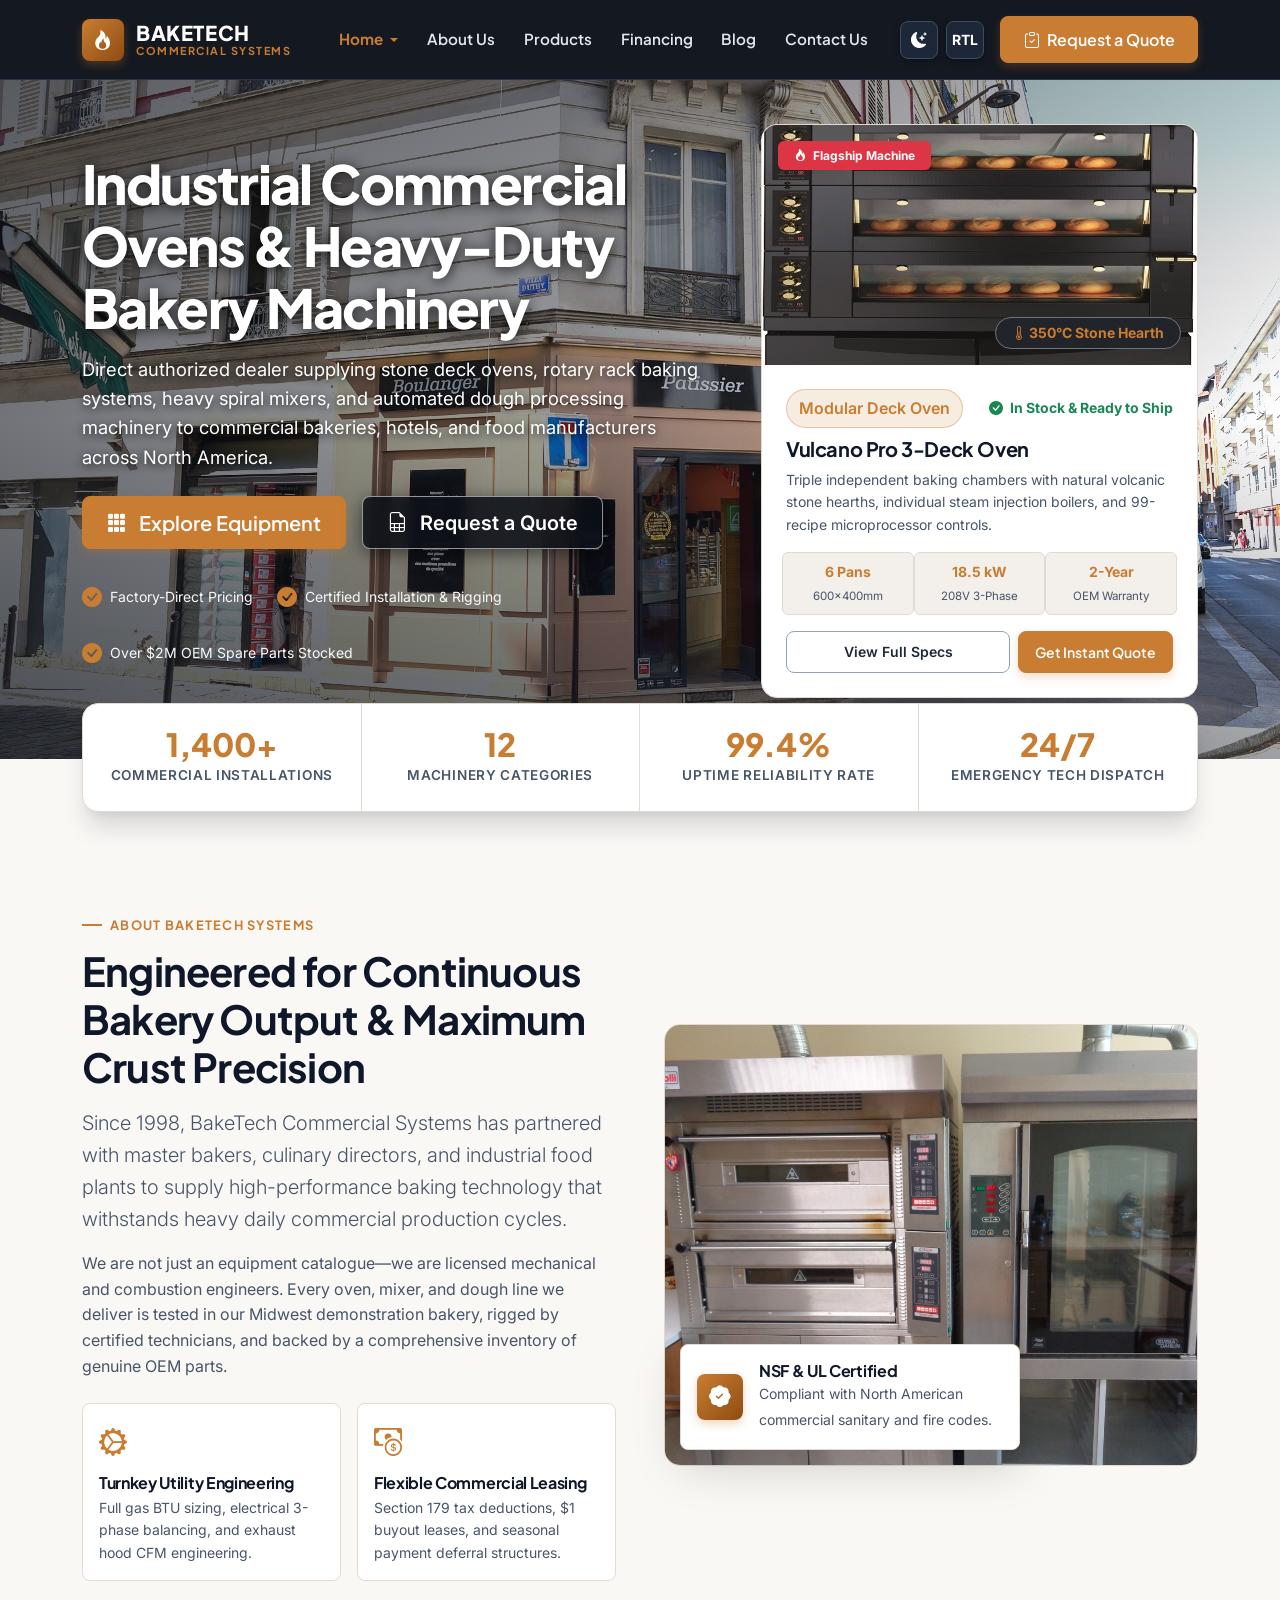
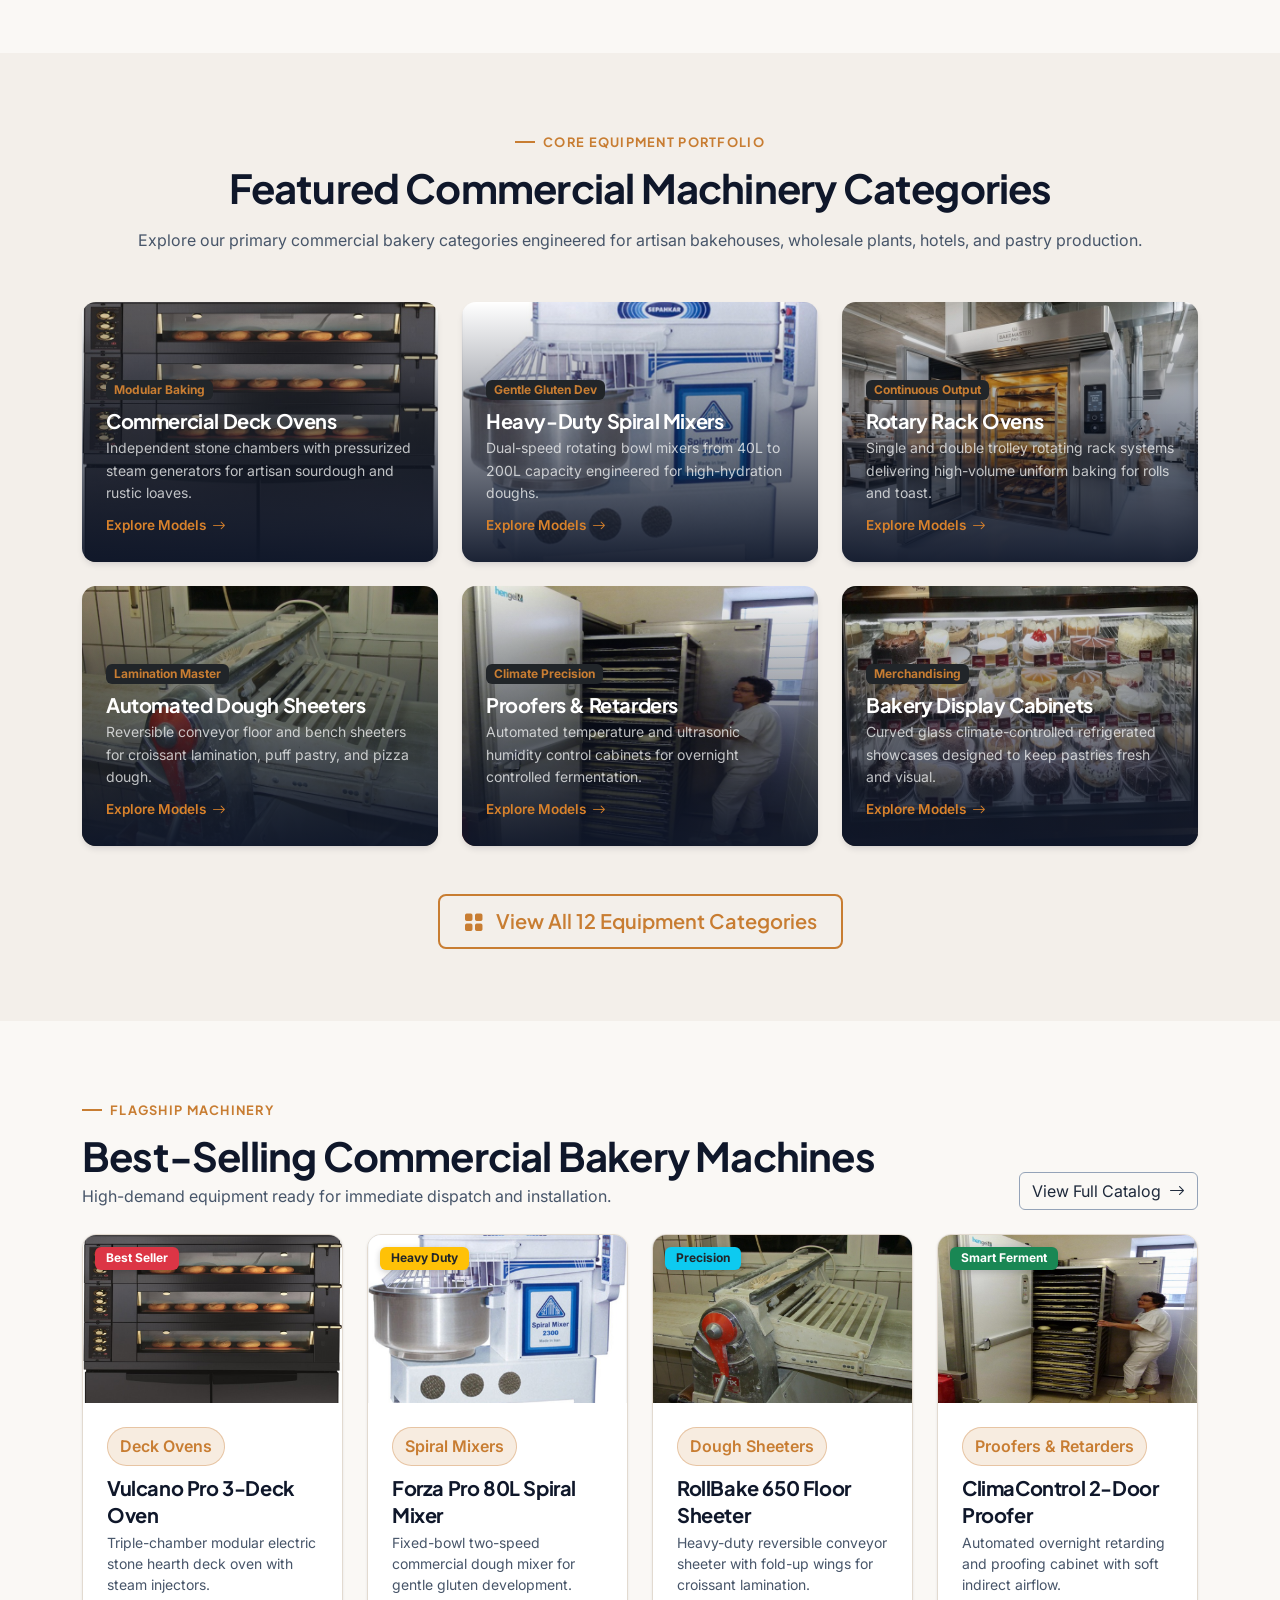
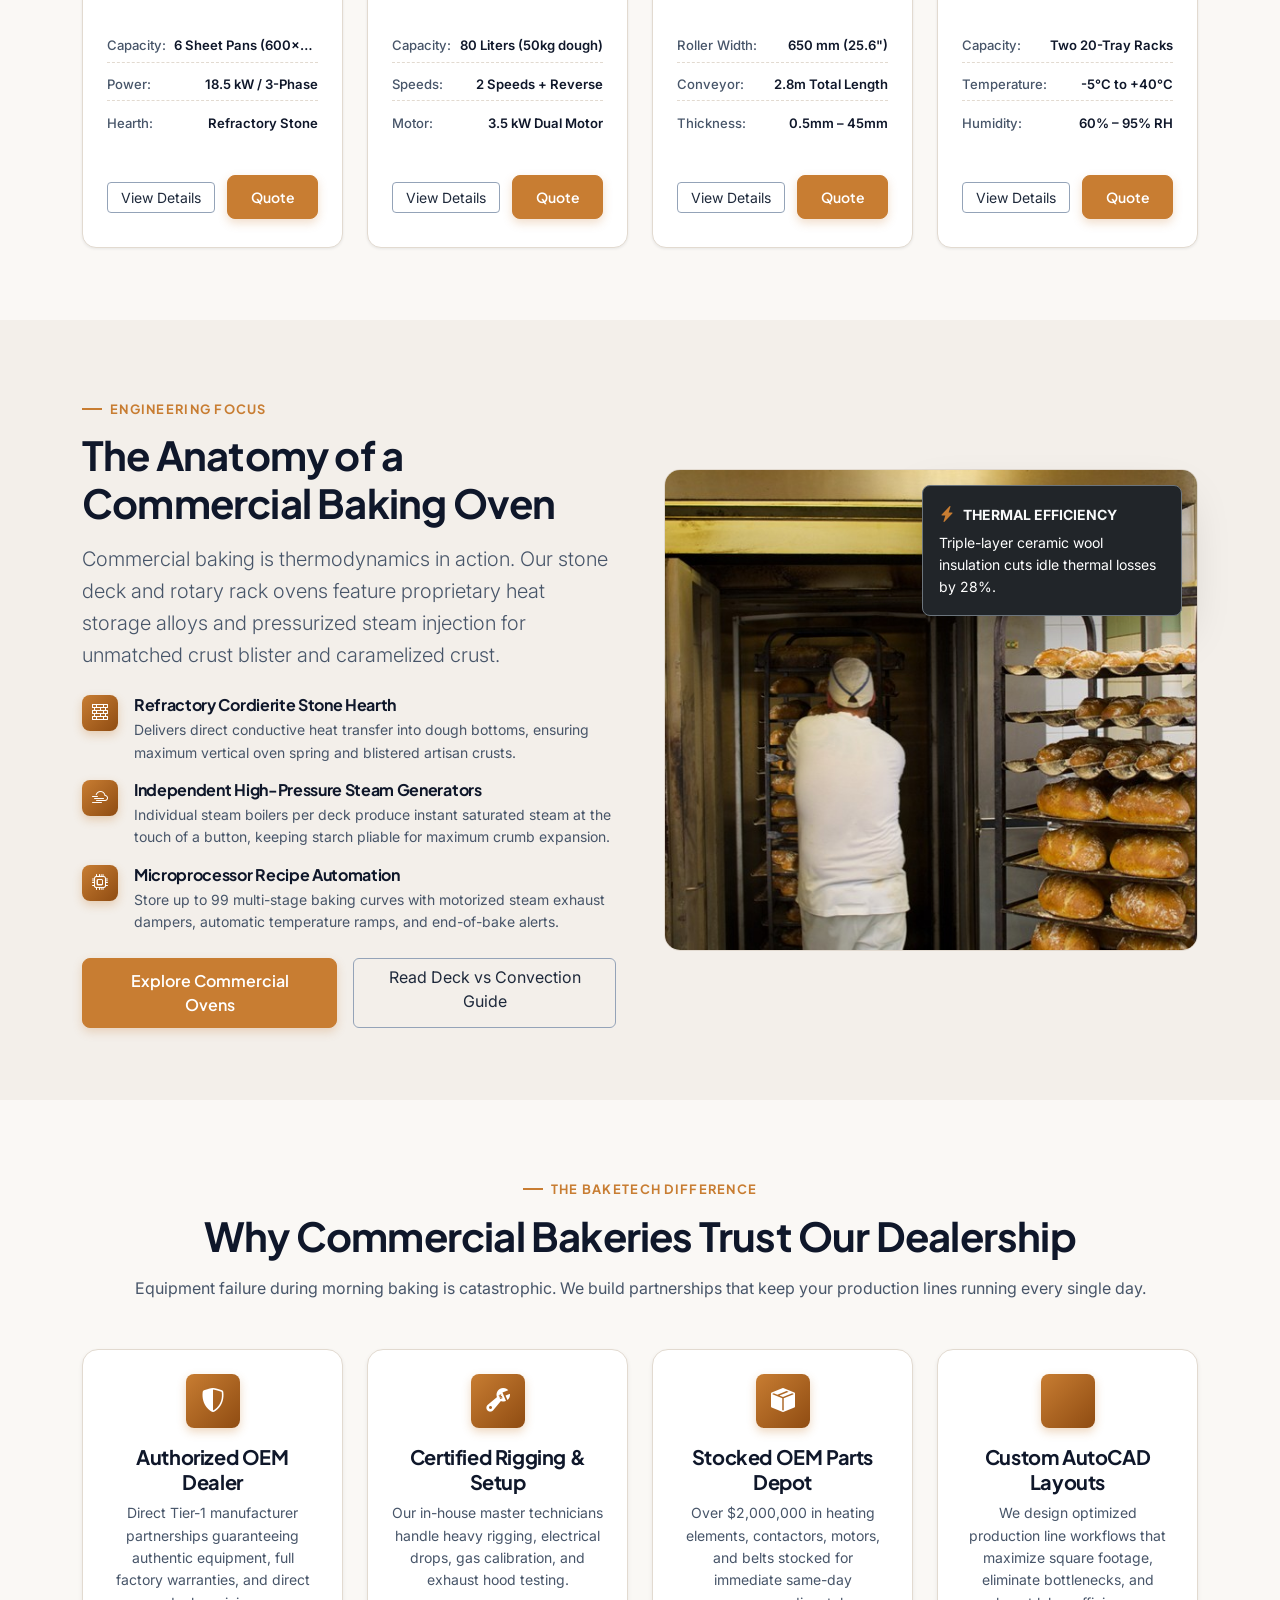
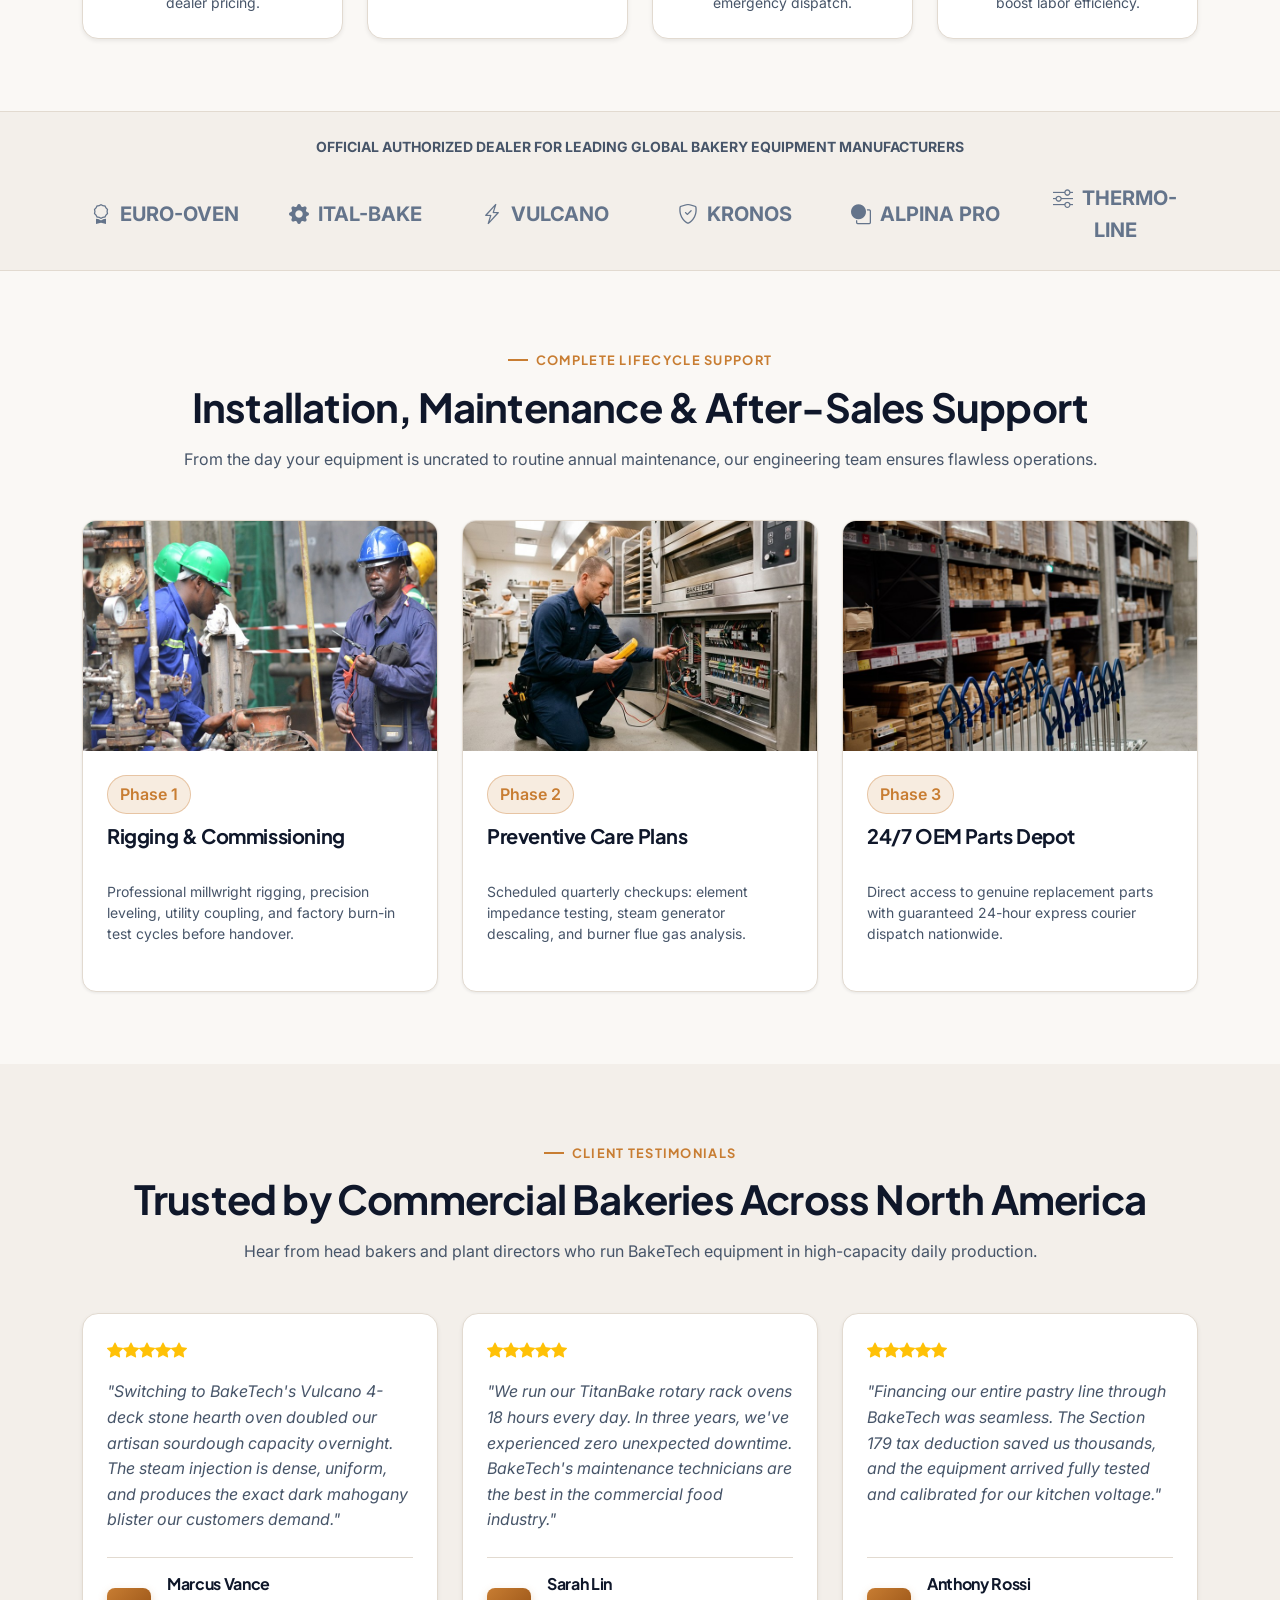
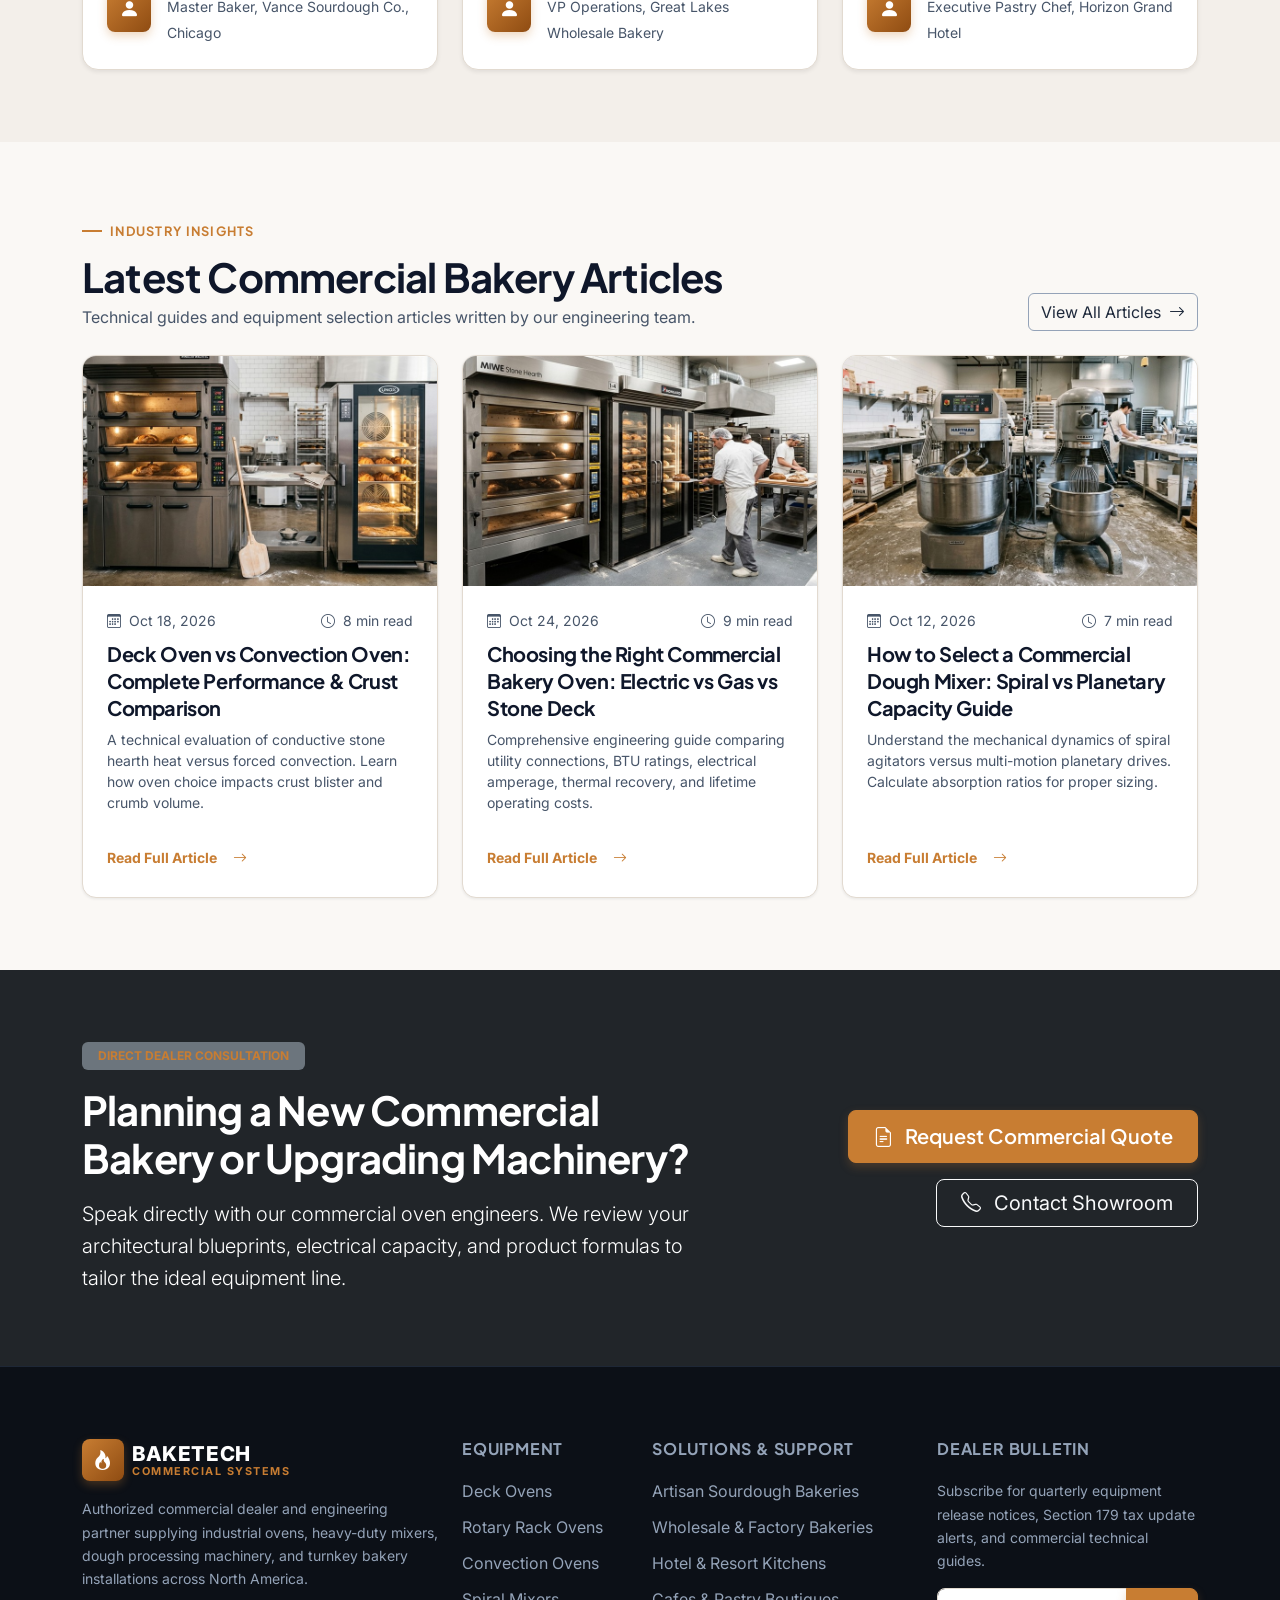
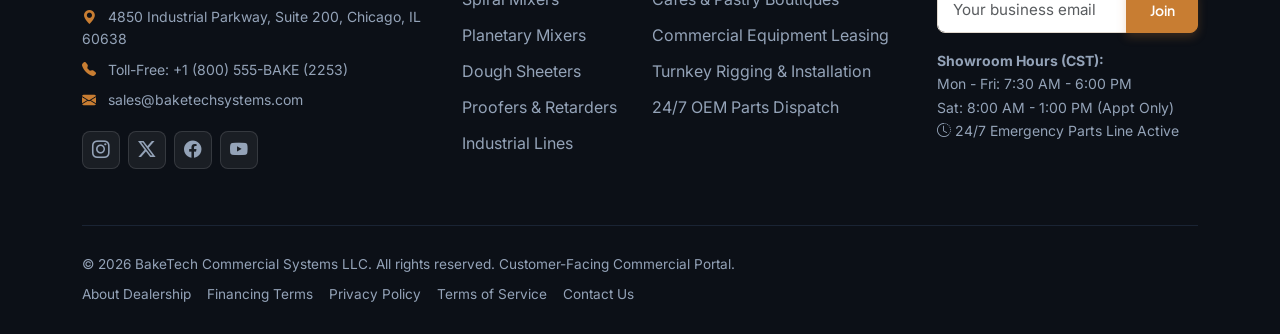
==== commit 8ed476c4: "updated message" ====
--- a/index.html
+++ b/index.html
@@ -31,14 +31,14 @@
       </a>
 
       <!-- Mobile Controls (Theme, RTL, Hamburger) -->
-      <div class="d-flex align-items-center gap-2 d-lg-none">
+      <div class="d-flex align-items-center gap-2 d-lg-none mobile-controls">
         <button class="btn btn-utility theme-toggle-btn" aria-label="Toggle theme">
           <i class="bi bi-moon-stars-fill theme-toggle-icon"></i>
         </button>
         <button class="btn btn-utility rtl-toggle-btn" aria-label="Toggle RTL direction">
           <span class="rtl-label fw-bold small">RTL</span>
         </button>
-        <button class="navbar-toggler border-0" type="button" data-bs-toggle="collapse" data-bs-target="#mainNavbar" aria-controls="mainNavbar" aria-expanded="false" aria-label="Toggle navigation">
+        <button class="navbar-toggler" type="button" data-bs-toggle="collapse" data-bs-target="#mainNavbar" aria-controls="mainNavbar" aria-expanded="false" aria-label="Toggle navigation">
           <span class="navbar-toggler-icon"></span>
         </button>
       </div>
--- a/assets/css/style.css
+++ b/assets/css/style.css
@@ -87,12 +87,16 @@
   font-size: 16px;
 }
 
+html {
+  overflow-x: clip;
+}
+
 body {
   font-family: var(--font-body);
   background-color: var(--bg-body);
   color: var(--text-main);
   line-height: 1.6;
-  overflow-x: hidden;
+  overflow-x: clip;
   transition: background-color var(--transition-normal), color var(--transition-normal);
 }
 
@@ -455,19 +459,27 @@
    Header & Single Master Navbar (Consistent High-Contrast Dark Bar with White Branding)
    ========================================================================== */
 .site-navbar {
+  position: -webkit-sticky !important;
+  position: sticky !important;
+  top: 0 !important;
   background-color: rgba(11, 15, 23, 0.96) !important;
   backdrop-filter: blur(12px);
   -webkit-backdrop-filter: blur(12px);
   border-bottom: 1px solid #273347 !important;
   padding: 0.85rem 0;
   transition: all var(--transition-normal);
-  z-index: 1040;
+  z-index: 1040 !important;
+  width: 100% !important;
 }
 
 [data-bs-theme="dark"] .site-navbar,
 [data-bs-theme="light"] .site-navbar {
+  position: -webkit-sticky !important;
+  position: sticky !important;
+  top: 0 !important;
   background-color: rgba(11, 15, 23, 0.96) !important;
   border-bottom-color: #273347 !important;
+  z-index: 1040 !important;
 }
 
 .navbar-brand {
@@ -567,24 +579,52 @@
   color: var(--color-secondary) !important;
 }
 
-.site-navbar .btn-utility {
-  color: #E2E8F0 !important;
-  border-color: #334155 !important;
-  background-color: rgba(30, 41, 59, 0.6) !important;
-}
-
-.site-navbar .btn-utility:hover {
-  color: #FFFFFF !important;
+.site-navbar .btn-utility,
+.site-navbar .navbar-toggler {
+  width: 38px !important;
+  height: 38px !important;
+  min-width: 38px !important;
+  padding: 0 !important;
+  display: inline-flex !important;
+  align-items: center !important;
+  justify-content: center !important;
+  border-radius: 0.5rem !important;
+  background-color: #1E2738 !important;
+  border: 1px solid #3B4D66 !important;
+  color: #FFFFFF !important;
+  box-shadow: 0 2px 6px rgba(0, 0, 0, 0.35) !important;
+  cursor: pointer;
+  transition: all var(--transition-fast) !important;
+}
+
+.site-navbar .btn-utility:hover,
+.site-navbar .navbar-toggler:hover,
+.site-navbar .btn-utility:focus,
+.site-navbar .navbar-toggler:focus {
+  background-color: #2A374D !important;
   border-color: var(--color-secondary) !important;
-  background-color: rgba(200, 125, 50, 0.2) !important;
-}
-
-.site-navbar .navbar-toggler {
-  border-color: #334155 !important;
-}
-
+  color: #FFFFFF !important;
+  outline: none !important;
+  box-shadow: 0 0 0 2px rgba(200, 125, 50, 0.35) !important;
+}
+
+.site-navbar .btn-utility i,
+.site-navbar .btn-utility span,
+.site-navbar .btn-utility .theme-toggle-icon,
+.site-navbar .btn-utility .rtl-label {
+  color: #FFFFFF !important;
+}
+
+/* Custom High-Visibility Pure White Hamburger Icon in Both Dark & Light Modes */
 .site-navbar .navbar-toggler-icon {
-  filter: invert(1) brightness(1.2);
+  display: inline-block;
+  width: 20px;
+  height: 16px;
+  background-image: url("data:image/svg+xml,%3csvg xmlns='http://www.w3.org/2000/svg' viewBox='0 0 30 30'%3e%3cpath stroke='%23FFFFFF' stroke-linecap='round' stroke-miterlimit='10' stroke-width='2.6' d='M4 7h22M4 15h22M4 23h22'/%3e%3c/svg%3e") !important;
+  background-repeat: no-repeat !important;
+  background-position: center !important;
+  background-size: 100% 100% !important;
+  filter: none !important;
 }
 
 .site-navbar .nav-link.active {
@@ -1605,53 +1645,267 @@
 }
 
 /* ==========================================================================
-   Responsive Breakpoint Rules (360px up to 1920px)
+   Comprehensive Responsive Breakpoint Rules (Mobile 360px up to Desktop 1920px)
    ========================================================================== */
+
+/* Tablet & Mobile Screens (<= 991.98px) */
 @media (max-width: 991.98px) {
-  .site-navbar .navbar-collapse {
-    background-color: var(--bg-surface);
-    border: 1px solid var(--border-subtle);
-    border-radius: 0.75rem;
-    padding: 1.25rem;
-    margin-top: 0.75rem;
-    box-shadow: var(--shadow-lg);
-  }
-  
-  [data-bs-theme="dark"] .site-navbar .navbar-collapse {
-    background-color: #161D28;
-    border-color: #28354A;
-  }
-
+  /* Navbar Header Layout & Button Alignment */
+  .site-navbar {
+    padding: 0.65rem 0 !important;
+  }
+
+  .site-navbar > .container {
+    display: flex !important;
+    align-items: center !important;
+    justify-content: space-between !important;
+    flex-wrap: wrap !important;
+    padding-left: 0.95rem !important;
+    padding-right: 0.95rem !important;
+  }
+
+  .site-navbar .navbar-brand {
+    margin-right: 0.5rem !important;
+    max-width: calc(100% - 130px) !important;
+    flex-shrink: 1 !important;
+    min-width: 0 !important;
+    gap: 0.6rem !important;
+  }
+
+  .site-navbar .brand-icon-box {
+    width: 36px !important;
+    height: 36px !important;
+    min-width: 36px !important;
+    font-size: 1.1rem !important;
+    flex-shrink: 0 !important;
+  }
+
+  .site-navbar .brand-text {
+    min-width: 0 !important;
+    overflow: hidden !important;
+  }
+
+  .site-navbar .brand-title {
+    font-size: 1.15rem !important;
+    white-space: nowrap !important;
+    line-height: 1.15 !important;
+  }
+
+  .site-navbar .brand-subtitle {
+    font-size: 0.58rem !important;
+    letter-spacing: 0.08em !important;
+    white-space: nowrap !important;
+    line-height: 1.15 !important;
+  }
+
+  /* Single-row, perfectly aligned mobile controls */
+  .site-navbar .mobile-controls,
+  .site-navbar .d-flex.align-items-center.gap-2.d-lg-none {
+    display: flex !important;
+    align-items: center !important;
+    gap: 0.38rem !important;
+    flex-shrink: 0 !important;
+    margin-left: auto !important;
+    margin-top: 0 !important;
+    margin-bottom: 0 !important;
+  }
+
+  .site-navbar .mobile-controls .btn-utility,
+  .site-navbar .mobile-controls .navbar-toggler,
+  .site-navbar .d-flex.align-items-center.gap-2.d-lg-none .btn-utility,
+  .site-navbar .d-flex.align-items-center.gap-2.d-lg-none .navbar-toggler {
+    width: 34px !important;
+    height: 34px !important;
+    min-width: 34px !important;
+    border-radius: 0.45rem !important;
+    padding: 0 !important;
+  }
+
+  .site-navbar .mobile-controls .btn-utility i,
+  .site-navbar .d-flex.align-items-center.gap-2.d-lg-none .btn-utility i {
+    font-size: 0.95rem !important;
+  }
+
+  .site-navbar .mobile-controls .rtl-label,
+  .site-navbar .d-flex.align-items-center.gap-2.d-lg-none .rtl-label {
+    font-size: 0.7rem !important;
+  }
+
+  /* Mobile Drawer Menu (Always High-Contrast Dark in Both Light & Dark Modes) */
+  .site-navbar .navbar-collapse,
+  [data-bs-theme="dark"] .site-navbar .navbar-collapse,
+  [data-bs-theme="light"] .site-navbar .navbar-collapse {
+    flex-basis: 100% !important;
+    width: 100% !important;
+    background-color: #0E1420 !important;
+    border: 1px solid #273347 !important;
+    border-radius: 0.875rem !important;
+    padding: 1.25rem !important;
+    margin-top: 0.75rem !important;
+    box-shadow: 0 14px 34px rgba(0, 0, 0, 0.6) !important;
+  }
+
+  .site-navbar .navbar-collapse .nav-link,
+  [data-bs-theme="dark"] .site-navbar .navbar-collapse .nav-link,
+  [data-bs-theme="light"] .site-navbar .navbar-collapse .nav-link {
+    color: #E2E8F0 !important;
+    font-size: 1.05rem !important;
+    padding: 0.65rem 1rem !important;
+    border-radius: 0.5rem !important;
+  }
+
+  .site-navbar .navbar-collapse .nav-link:hover,
+  .site-navbar .navbar-collapse .nav-link:focus {
+    color: #FFFFFF !important;
+    background-color: rgba(200, 125, 50, 0.15) !important;
+  }
+
+  .site-navbar .navbar-collapse .nav-link.active {
+    color: #FFFFFF !important;
+    background-color: var(--color-secondary) !important;
+    font-weight: 700 !important;
+  }
+
+  .site-navbar .navbar-collapse .dropdown-menu,
+  [data-bs-theme="dark"] .site-navbar .navbar-collapse .dropdown-menu,
+  [data-bs-theme="light"] .site-navbar .navbar-collapse .dropdown-menu {
+    background-color: #172030 !important;
+    border: 1px solid #2B3A52 !important;
+    border-radius: 0.65rem !important;
+    padding: 0.5rem !important;
+    margin: 0.35rem 0 0.5rem 0 !important;
+    box-shadow: 0 4px 14px rgba(0, 0, 0, 0.4) !important;
+  }
+
+  .site-navbar .navbar-collapse .dropdown-item,
+  [data-bs-theme="dark"] .site-navbar .navbar-collapse .dropdown-item,
+  [data-bs-theme="light"] .site-navbar .navbar-collapse .dropdown-item {
+    color: #E2E8F0 !important;
+    padding: 0.6rem 0.85rem !important;
+    border-radius: 0.4rem !important;
+  }
+
+  .site-navbar .navbar-collapse .dropdown-item:hover {
+    color: #FFFFFF !important;
+    background-color: rgba(200, 125, 50, 0.2) !important;
+  }
+
+  .site-navbar .navbar-collapse .dropdown-item.active {
+    color: #FFFFFF !important;
+    background-color: var(--color-secondary) !important;
+  }
+
+  /* Stats and Hero Adjustments */
   .stat-item {
-    border-right: none;
-    border-bottom: 1px solid var(--border-subtle);
+    border-right: none !important;
+    border-bottom: 1px solid var(--border-subtle) !important;
+    padding: 1.25rem 0 !important;
   }
 
   .stat-item:last-child {
-    border-bottom: none;
+    border-bottom: none !important;
   }
 
   .hero-home1 .hero-bg-img {
-    width: 100%;
-    opacity: 0.35;
+    width: 100% !important;
+    opacity: 0.38 !important;
   }
 
   .hero-stats-bar {
-    margin-top: 2rem;
-  }
-}
-
+    margin-top: 2rem !important;
+  }
+}
+
+/* Small Devices & Phones (<= 575.98px) */
 @media (max-width: 575.98px) {
-  .btn-copper, .btn-outline-copper, .btn-dark-slate {
-    width: 100%;
-    text-align: center;
-  }
-  
+  /* Fluid Typography for Mobile Devices */
   .hero-title {
-    font-size: 2rem;
+    font-size: clamp(1.65rem, 7.2vw, 2.25rem) !important;
+    line-height: 1.18 !important;
+  }
+
+  .hero-lead {
+    font-size: 0.98rem !important;
+    line-height: 1.55 !important;
+    margin-bottom: 1.5rem !important;
+  }
+
+  .hero-actions {
+    display: flex !important;
+    flex-direction: column !important;
+    gap: 0.75rem !important;
+    width: 100% !important;
+  }
+
+  .hero-actions .btn,
+  .hero-actions .hero-quote-btn {
+    width: 100% !important;
+    justify-content: center !important;
+    text-align: center !important;
+  }
+
+  .hero-spotlight-actions {
+    display: flex !important;
+    flex-direction: column !important;
+    gap: 0.5rem !important;
+    width: 100% !important;
+  }
+
+  .hero-spotlight-actions .btn {
+    width: 100% !important;
+    justify-content: center !important;
+    text-align: center !important;
+  }
+
+  /* Inner Page Heroes on Mobile */
+  .page-hero {
+    padding: 3.25rem 0 3rem 0 !important;
+    min-height: 250px !important;
+  }
+
+  .page-hero h1,
+  .page-hero .display-4 {
+    font-size: clamp(1.45rem, 6.2vw, 2.25rem) !important;
+    line-height: 1.22 !important;
+    margin-bottom: 0.65rem !important;
+  }
+
+  .page-hero .lead {
+    font-size: 0.94rem !important;
+    line-height: 1.5 !important;
+  }
+
+  /* Section Headings & General Mobile Spacing */
+  section.py-5 {
+    padding-top: 3.25rem !important;
+    padding-bottom: 3.25rem !important;
+  }
+
+  .display-5, h2 {
+    font-size: clamp(1.45rem, 5.5vw, 1.95rem) !important;
+  }
+
+  .display-6, h3 {
+    font-size: clamp(1.25rem, 4.5vw, 1.6rem) !important;
+  }
+
+  .card-body-custom {
+    padding: 1.2rem !important;
   }
 
   .stat-number {
-    font-size: 1.75rem;
-  }
-}
+    font-size: 1.75rem !important;
+  }
+
+  /* Footer Mobile Alignment */
+  .footer-bottom {
+    flex-direction: column !important;
+    text-align: center !important;
+    gap: 0.85rem !important;
+  }
+
+  .footer-legal-links {
+    justify-content: center !important;
+    gap: 0.85rem !important;
+  }
+}
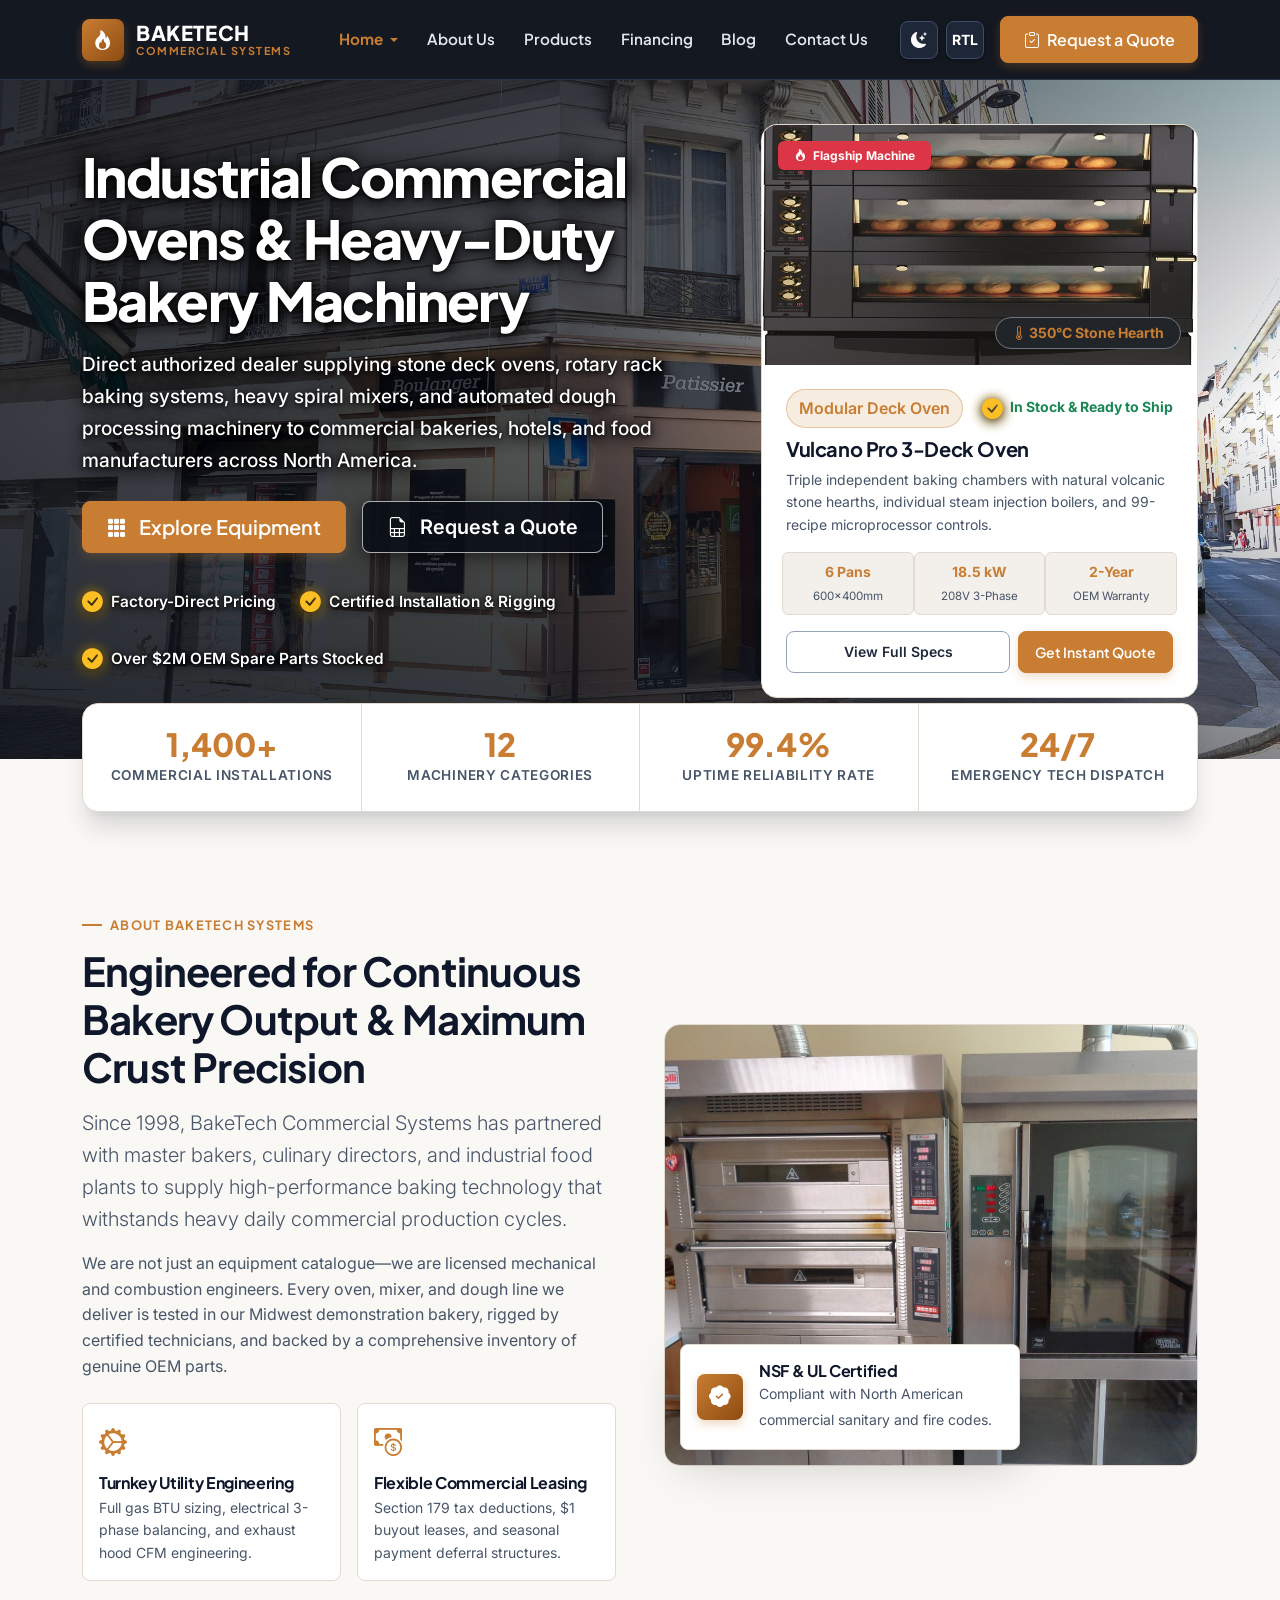
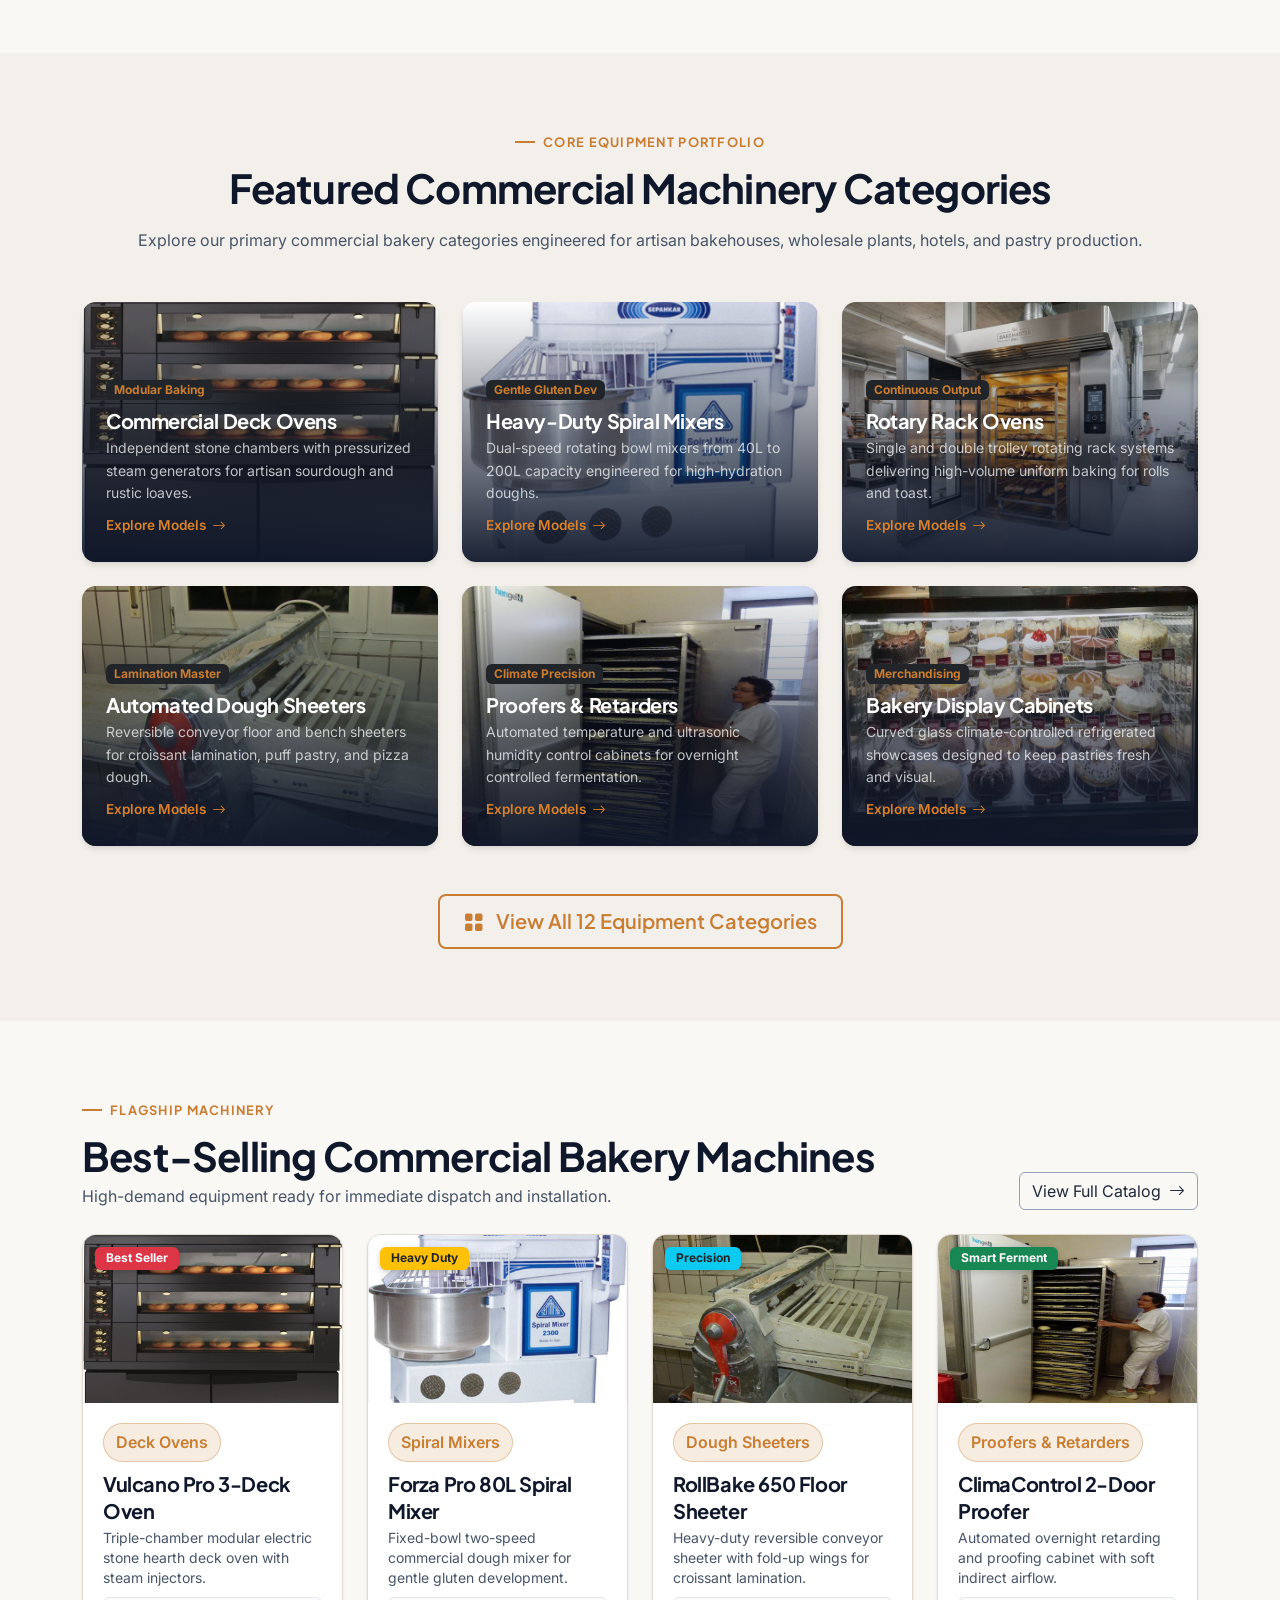
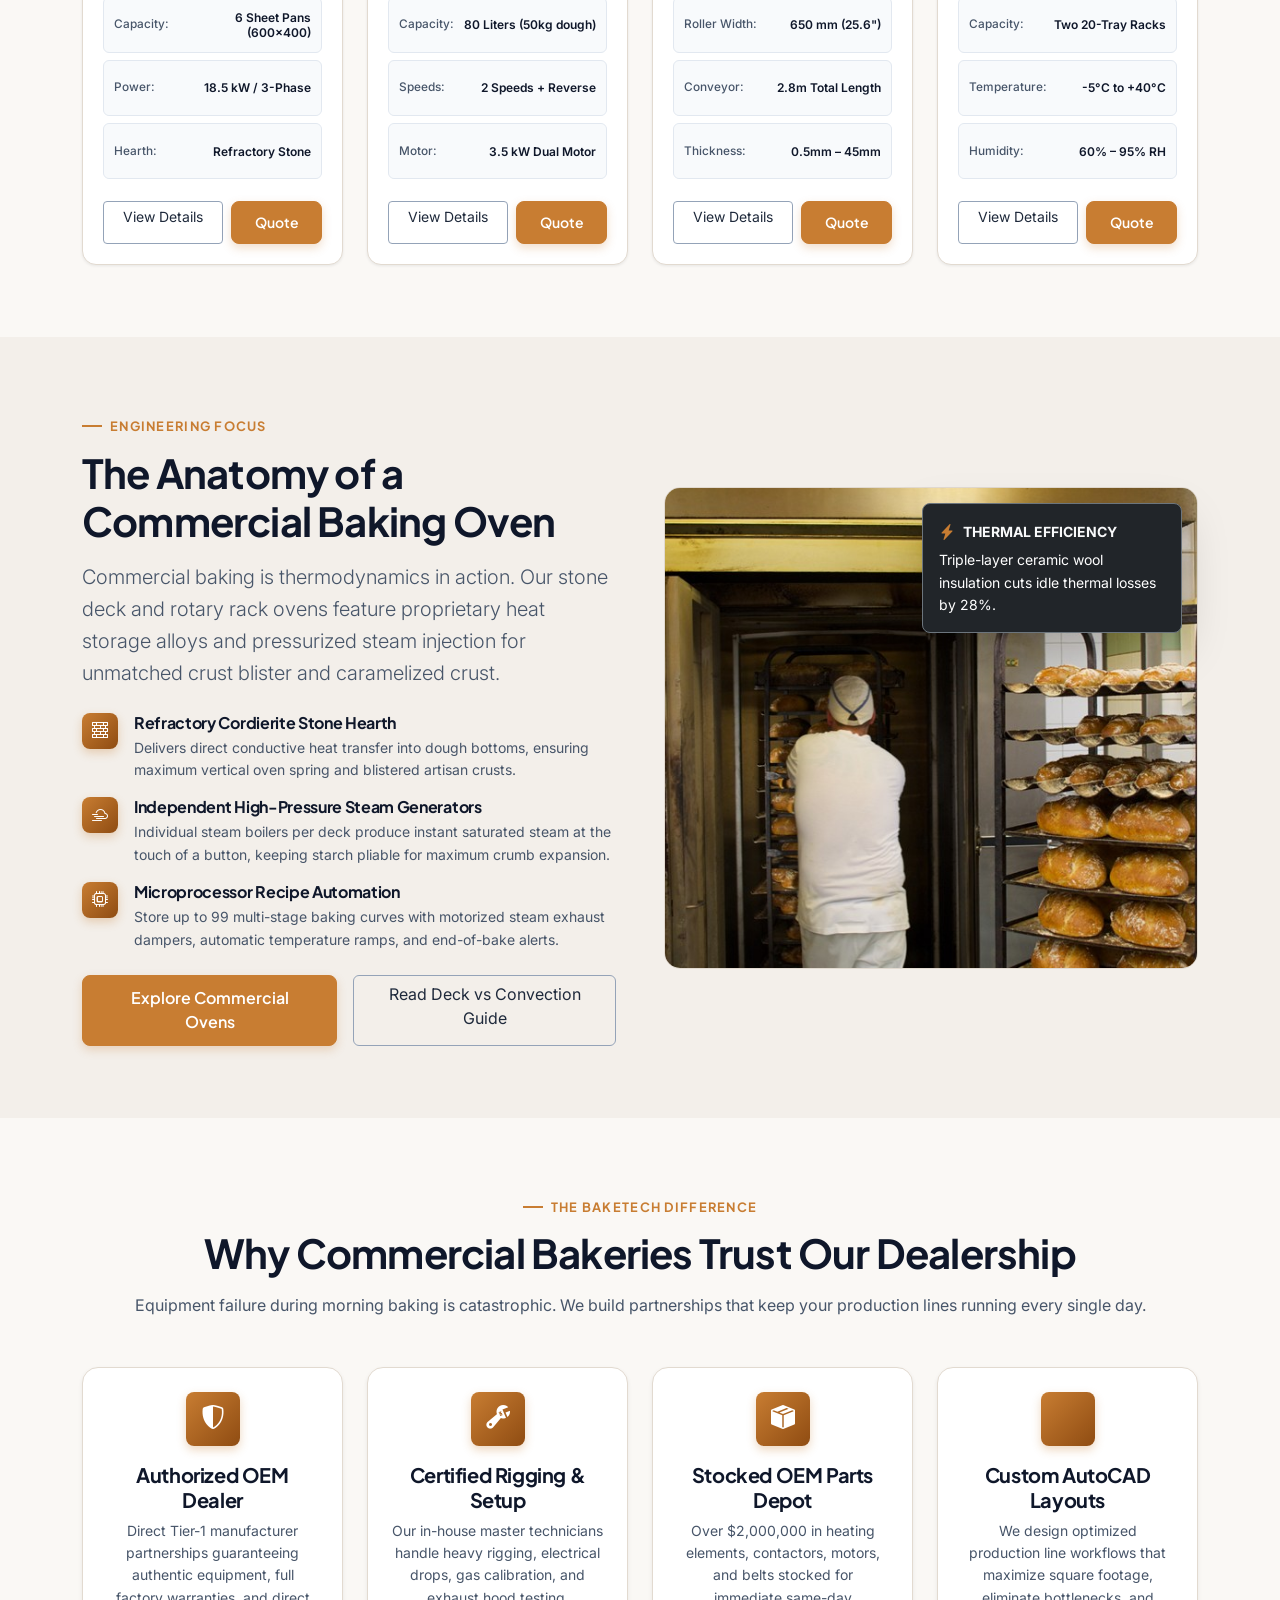
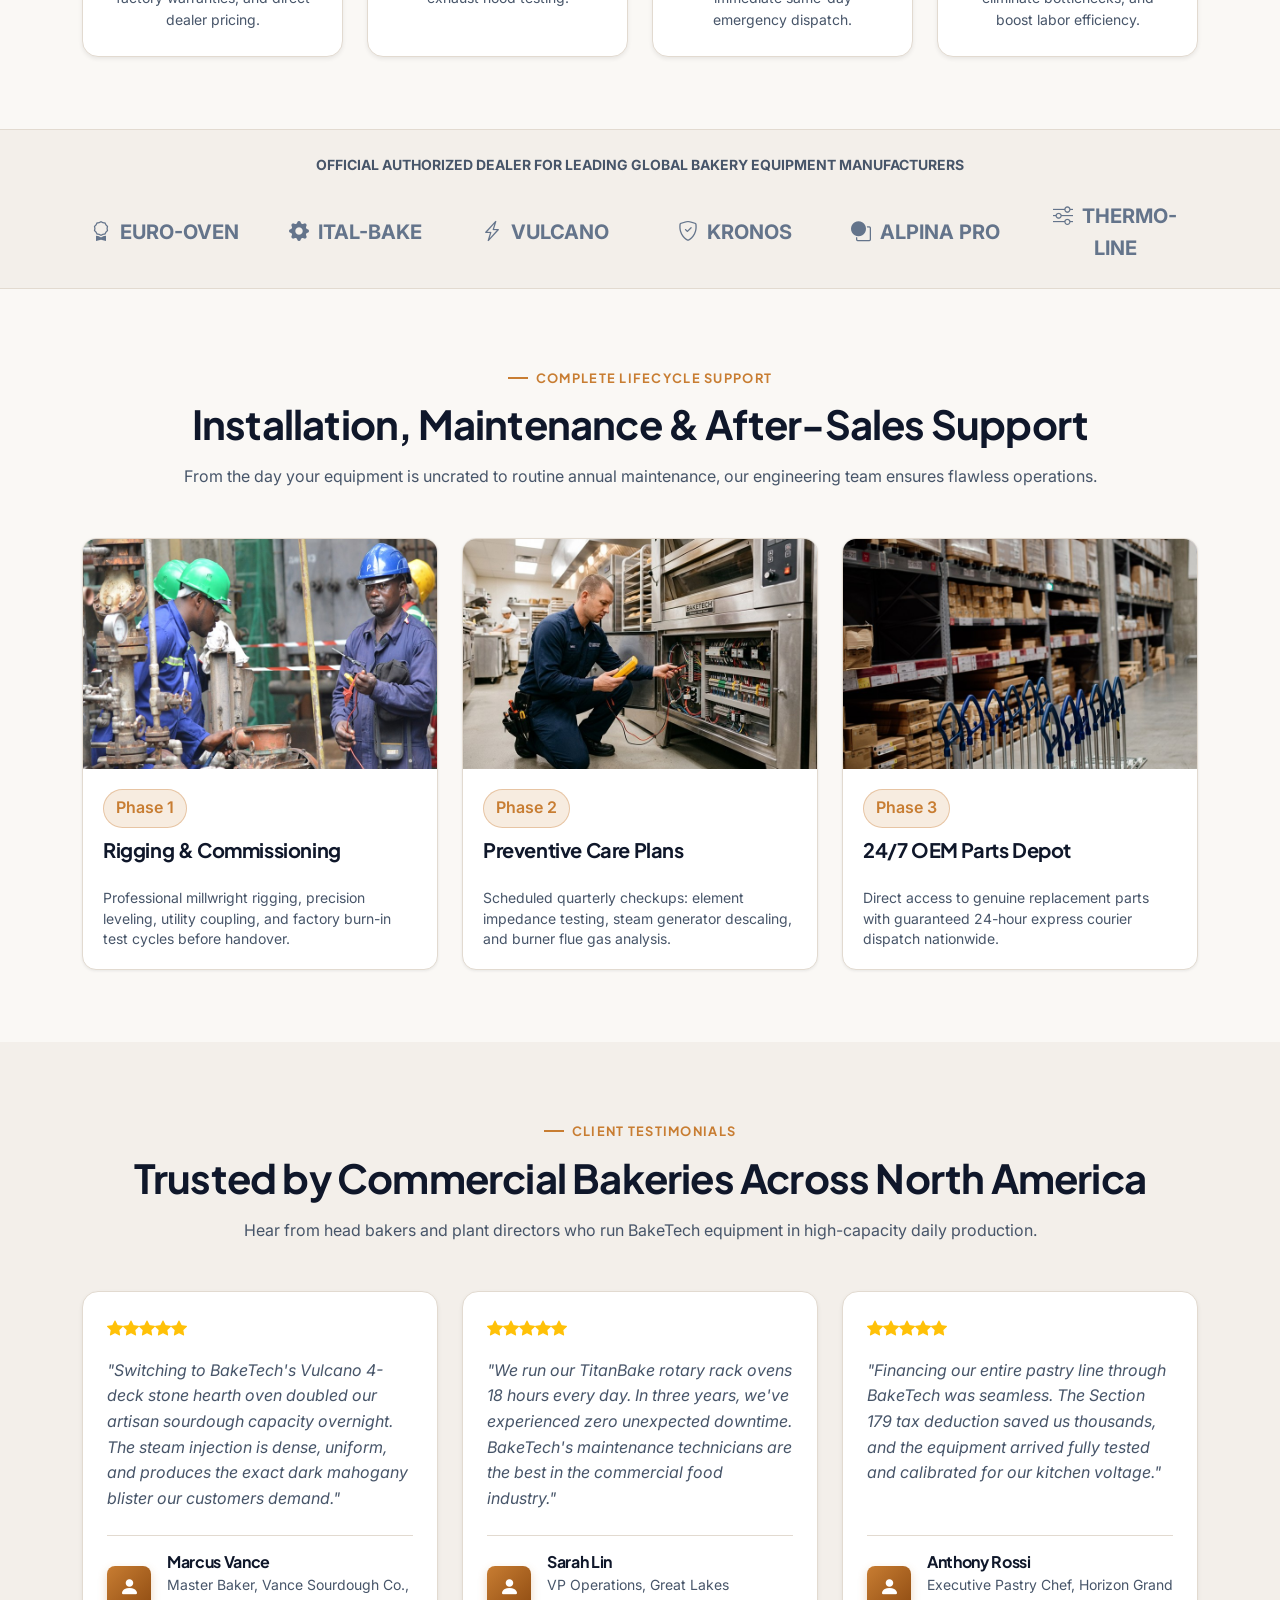
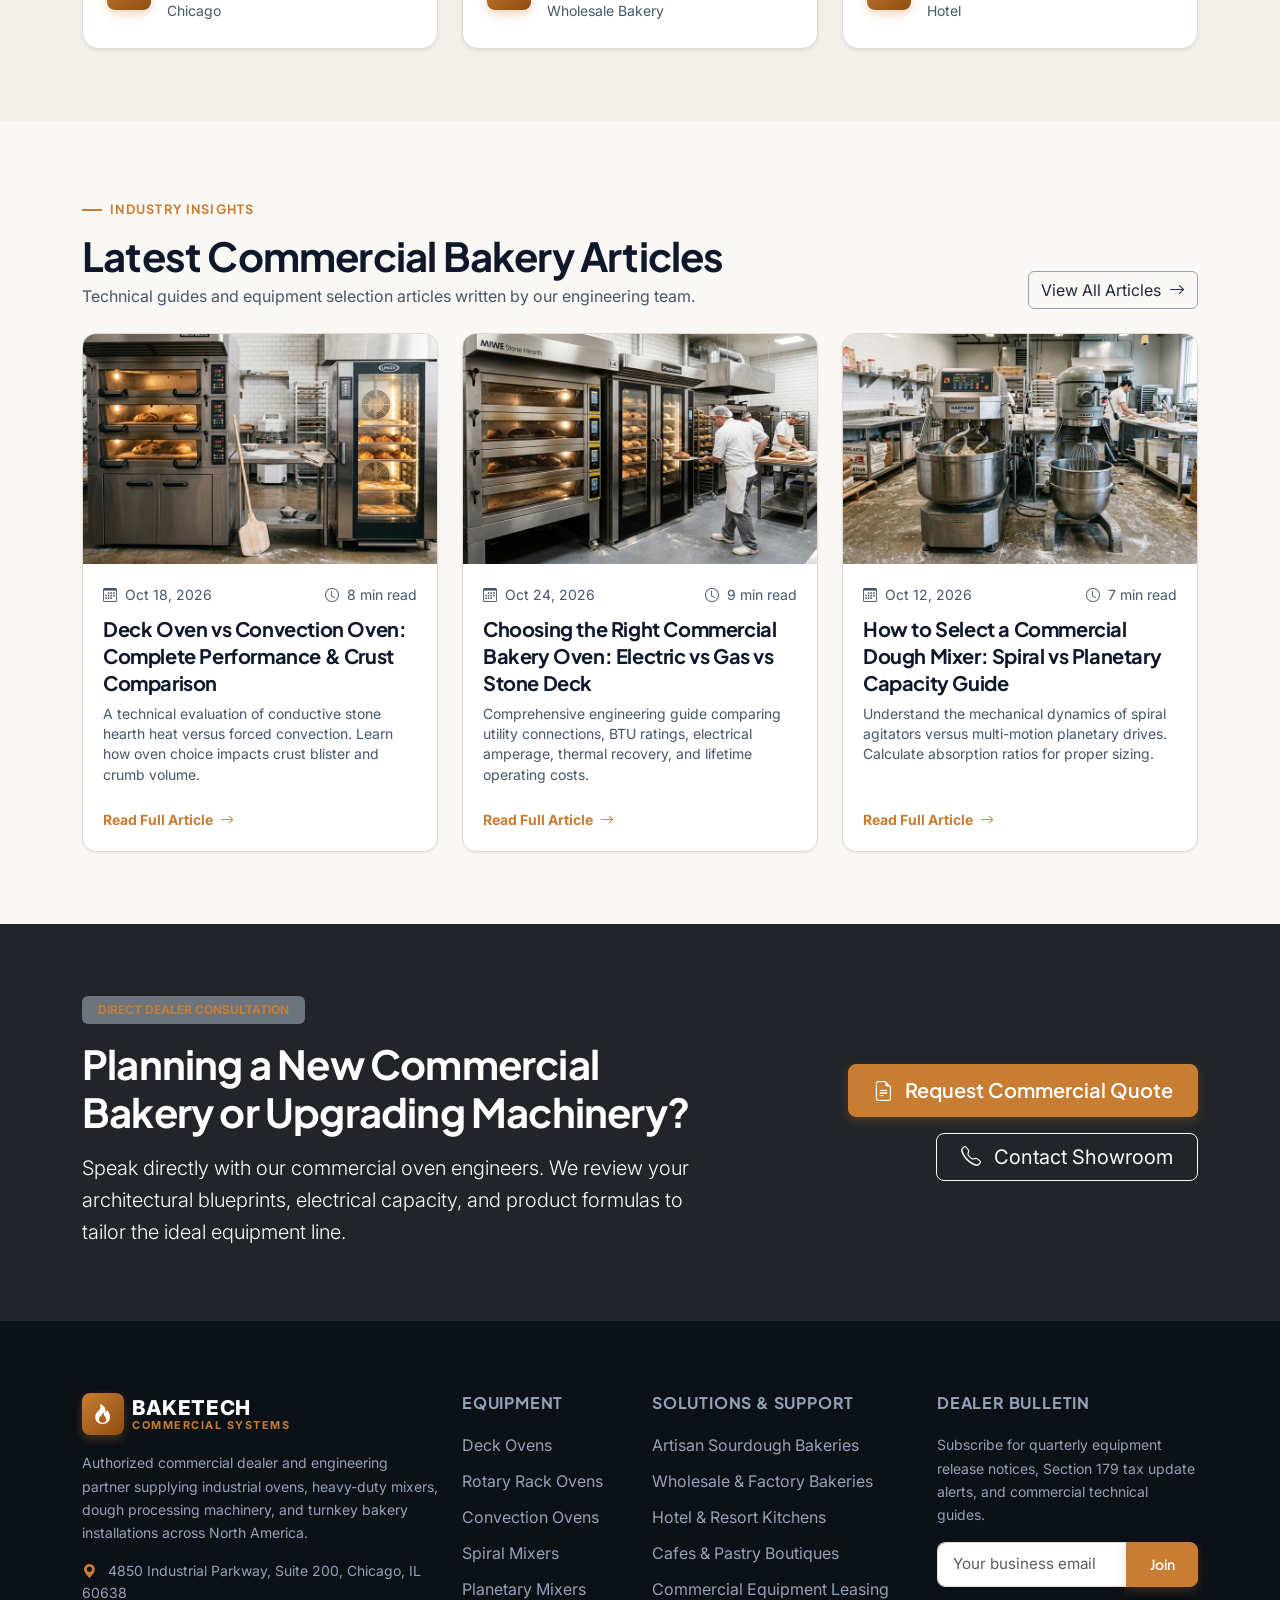
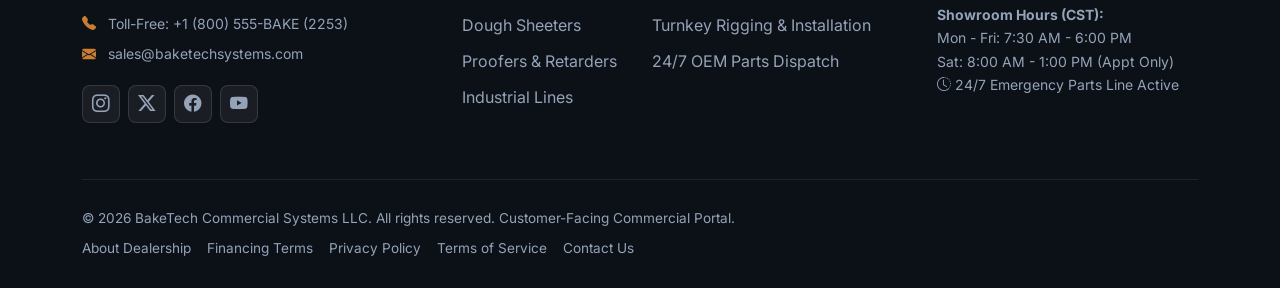
==== commit 2265abf8: "updated message" ====
--- a/index.html
+++ b/index.html
@@ -1,4 +1,4 @@
-﻿<!DOCTYPE html>
+<!DOCTYPE html>
 <html lang="en" data-bs-theme="light" dir="ltr">
 <head>
   <meta charset="UTF-8">
@@ -110,18 +110,18 @@
               <i class="bi bi-file-earmark-spreadsheet me-2"></i> Request a Quote
             </button>
           </div>
-          <div class="d-flex flex-wrap align-items-center gap-4 pt-2 text-light small">
-            <div class="d-flex align-items-center gap-2">
-              <i class="bi bi-check-circle-fill text-copper fs-5"></i>
-              <span>Factory-Direct Pricing</span>
-            </div>
-            <div class="d-flex align-items-center gap-2">
-              <i class="bi bi-check-circle-fill text-copper fs-5"></i>
-              <span>Certified Installation & Rigging</span>
-            </div>
-            <div class="d-flex align-items-center gap-2">
-              <i class="bi bi-check-circle-fill text-copper fs-5"></i>
-              <span>Over $2M OEM Spare Parts Stocked</span>
+          <div class="d-flex flex-wrap align-items-center gap-4 pt-2 text-white small hero-checklist">
+            <div class="d-flex align-items-center gap-2 hero-checklist-item">
+              <i class="bi bi-check-circle-fill text-warning fs-5 hero-tick-gold"></i>
+              <span class="text-white fw-semibold">Factory-Direct Pricing</span>
+            </div>
+            <div class="d-flex align-items-center gap-2 hero-checklist-item">
+              <i class="bi bi-check-circle-fill text-warning fs-5 hero-tick-gold"></i>
+              <span class="text-white fw-semibold">Certified Installation & Rigging</span>
+            </div>
+            <div class="d-flex align-items-center gap-2 hero-checklist-item">
+              <i class="bi bi-check-circle-fill text-warning fs-5 hero-tick-gold"></i>
+              <span class="text-white fw-semibold">Over $2M OEM Spare Parts Stocked</span>
             </div>
           </div>
         </div>
--- a/assets/css/style.css
+++ b/assets/css/style.css
@@ -710,9 +710,10 @@
   left: 0;
   right: 0;
   bottom: 0;
-  background: linear-gradient(to right, rgba(11, 15, 23, 0.58) 0%, rgba(11, 15, 23, 0.40) 45%, rgba(11, 15, 23, 0.15) 80%, transparent 100%),
-              linear-gradient(to bottom, rgba(11, 15, 23, 0.25) 0%, transparent 50%, rgba(11, 15, 23, 0.40) 100%);
+  background: linear-gradient(to right, rgba(11, 15, 23, 0.82) 0%, rgba(11, 15, 23, 0.70) 45%, rgba(11, 15, 23, 0.28) 80%, transparent 100%),
+              linear-gradient(to bottom, rgba(11, 15, 23, 0.35) 0%, transparent 50%, rgba(11, 15, 23, 0.50) 100%);
   z-index: 1;
+  pointer-events: none;
 }
 
 .hero-home1 .hero-bg-img {
@@ -725,7 +726,7 @@
   object-position: center center;
   z-index: 0;
   opacity: 1;
-  filter: saturate(1.12) brightness(1.2) contrast(1.05);
+  filter: saturate(1.15) brightness(1.22) contrast(1.05);
 }
 
 .hero-home1 .container {
@@ -739,24 +740,52 @@
   line-height: 1.15;
   letter-spacing: -0.03em;
   color: #FFFFFF !important;
-  text-shadow: 0 2px 14px rgba(0, 0, 0, 0.85);
+  text-shadow: 0 2px 16px rgba(0, 0, 0, 0.98), 0 1px 4px rgba(0, 0, 0, 0.98), 0 0 24px rgba(0, 0, 0, 0.9);
   margin-top: 0;
 }
 
 .hero-lead {
-  font-size: clamp(1rem, 1.6vw, 1.15rem);
-  color: #F8FAFC !important;
-  text-shadow: 0 2px 8px rgba(0, 0, 0, 0.85);
+  font-size: clamp(1.04rem, 1.65vw, 1.2rem);
+  font-weight: 500;
+  line-height: 1.68;
+  color: #FFFFFF !important;
+  text-shadow: 0 2px 14px rgba(0, 0, 0, 0.98), 0 1px 4px rgba(0, 0, 0, 0.98), 0 0 20px rgba(0, 0, 0, 0.95);
+}
+
+/* Home 1 Value Proposition Checkmarks & Features (High-Contrast & Brightness) */
+.hero-home1 .hero-checklist,
+.hero-home1 .hero-checklist-item,
+.hero-home1 .hero-feature-item,
+.hero-home1 .d-flex.align-items-center.gap-2 {
+  color: #FFFFFF !important;
+}
+
+.hero-home1 .hero-checklist-item span,
+.hero-home1 .hero-feature-item span,
+.hero-home1 .d-flex.align-items-center.gap-2 span {
+  color: #FFFFFF !important;
+  font-weight: 600 !important;
+  font-size: 0.96rem !important;
+  text-shadow: 0 2px 8px rgba(0, 0, 0, 0.98), 0 1px 3px rgba(0, 0, 0, 0.98) !important;
+  letter-spacing: 0.01em;
+}
+
+.hero-home1 .hero-tick-gold,
+.hero-home1 .hero-feature-item i,
+.hero-home1 .bi-check-circle-fill {
+  color: #FBBF24 !important; /* Luminous bright gold tick icon */
+  filter: drop-shadow(0 2px 6px rgba(0, 0, 0, 0.98)) drop-shadow(0 0 4px rgba(251, 191, 36, 0.7)) !important;
+  font-size: 1.3rem !important;
+  display: inline-block;
+  vertical-align: middle;
 }
 
 /* Home 1 Hero High-Contrast Quote CTA Button */
 .hero-quote-btn {
-  background-color: rgba(11, 15, 23, 0.86) !important;
-  color: #FFFFFF !important;
-  border: 1.5px solid rgba(255, 255, 255, 0.55) !important;
+  background-color: rgba(11, 15, 23, 0.90) !important;
+  color: #FFFFFF !important;
+  border: 1.5px solid rgba(255, 255, 255, 0.65) !important;
   font-weight: 600 !important;
-  backdrop-filter: blur(8px);
-  -webkit-backdrop-filter: blur(8px);
   box-shadow: 0 4px 18px rgba(0, 0, 0, 0.55);
   transition: all var(--transition-fast);
 }
@@ -879,7 +908,7 @@
   left: 0;
   right: 0;
   bottom: 0;
-  background: linear-gradient(180deg, rgba(11, 15, 23, 0.42) 0%, rgba(11, 15, 23, 0.52) 50%, rgba(11, 15, 23, 0.70) 100%);
+  background: linear-gradient(180deg, rgba(11, 15, 23, 0.42) 0%, rgba(11, 15, 23, 0.56) 50%, rgba(11, 15, 23, 0.72) 100%);
   z-index: 1;
   pointer-events: none;
 }
@@ -893,14 +922,14 @@
   object-fit: cover;
   object-position: center center;
   opacity: 1;
-  filter: saturate(1.1) brightness(1.05) contrast(1.05);
+  filter: saturate(1.15) brightness(1.10) contrast(1.05);
   z-index: 0;
 }
 
 .page-hero .container {
   position: relative;
   z-index: 2;
-  max-width: 860px;
+  max-width: 880px;
   margin-left: auto;
   margin-right: auto;
   text-align: center;
@@ -920,20 +949,23 @@
   font-weight: 800;
   line-height: 1.22;
   letter-spacing: -0.02em;
-  text-shadow: 0 2px 14px rgba(0, 0, 0, 0.95), 0 1px 3px rgba(0, 0, 0, 0.95);
+  text-shadow: 0 2px 16px rgba(0, 0, 0, 0.98), 0 1px 4px rgba(0, 0, 0, 0.98), 0 0 24px rgba(0, 0, 0, 0.9);
   margin-bottom: 0.85rem;
 }
 
-.page-hero .lead {
-  color: #F1F5F9 !important;
-  font-size: clamp(0.95rem, 1.35vw, 1.12rem);
-  text-shadow: 0 2px 10px rgba(0, 0, 0, 0.95);
-  max-width: 740px;
+.page-hero .lead,
+.page-hero p.lead,
+.page-hero p {
+  color: #FFFFFF !important;
+  opacity: 1 !important;
+  font-size: clamp(1.02rem, 1.45vw, 1.2rem) !important;
+  font-weight: 500 !important;
+  line-height: 1.68 !important;
+  text-shadow: 0 2px 14px rgba(0, 0, 0, 0.98), 0 1px 4px rgba(0, 0, 0, 0.98), 0 0 20px rgba(0, 0, 0, 0.92) !important;
+  max-width: 760px;
   margin-left: auto;
   margin-right: auto;
   margin-bottom: 0;
-  line-height: 1.6;
-  font-weight: 400;
 }
 
 .page-hero .section-tag {
@@ -952,16 +984,17 @@
   list-style: none;
 }
 
-.breadcrumb-item + .breadcrumb-item::before {
-  color: rgba(255, 255, 255, 0.7);
+.page-hero .breadcrumb-item + .breadcrumb-item::before {
+  color: rgba(255, 255, 255, 0.85) !important;
 }
 
 .page-hero .breadcrumb a,
-.page-hero .breadcrumb-item {
-  color: #E2E8F0 !important;
-  font-size: 0.9rem;
-  font-weight: 500;
-  text-shadow: 0 1px 4px rgba(0, 0, 0, 0.85);
+.page-hero .breadcrumb-item,
+.page-hero .breadcrumb-item.active {
+  color: #FFFFFF !important;
+  font-size: 0.92rem;
+  font-weight: 600;
+  text-shadow: 0 2px 8px rgba(0, 0, 0, 0.95), 0 1px 3px rgba(0, 0, 0, 0.95) !important;
 }
 
 .page-hero .breadcrumb a:hover {
@@ -1033,7 +1066,7 @@
 }
 
 .card-body-custom {
-  padding: 1.5rem;
+  padding: 1.25rem;
   display: flex;
   flex-direction: column;
   flex-grow: 1;
@@ -1041,65 +1074,24 @@
 
 .card-body-custom h5,
 .card-body-custom .card-title {
-  min-height: 3.2rem;
+  min-height: 2.8rem;
   height: auto;
   line-height: 1.35;
   display: block;
   overflow: visible;
-  margin-bottom: 0.75rem;
+  margin-bottom: 0.5rem;
 }
 
 .card-body-custom p.card-desc,
 .card-body-custom p.small:not(.text-muted-inline) {
-  min-height: 4.5rem;
-  height: auto !important;
-  line-height: 1.5 !important;
-  display: block !important;
-  overflow: visible !important;
-  -webkit-line-clamp: unset !important;
-  margin-bottom: 0.85rem !important;
-  color: var(--text-muted) !important;
-}
-
-.card-body-custom .card-badge-container {
-  min-height: 2.2rem;
-  height: auto !important;
-  overflow: visible !important;
-  display: flex;
-  flex-wrap: wrap;
-  align-content: flex-start;
-  gap: 0.35rem;
-  margin-bottom: 0.75rem;
-}
-
-.card-body-custom .card-specs-list {
-  min-height: auto;
-  max-height: none !important;
-  overflow: visible !important;
-  margin: 0.75rem 0 1rem 0;
-  display: flex;
-  flex-direction: column;
-  gap: 0.35rem;
-}
-
-.card-body-custom .mt-auto,
-.card-body-custom > .d-flex.mt-auto,
-.card-btn-row,
-.card-body-custom .card-btn-row {
-  margin-top: auto !important;
-  padding-top: 1.25rem !important;
-  padding-bottom: 0.25rem !important;
-  border-top: none !important;
-  width: 100%;
-  display: flex !important;
-  gap: 0.75rem !important;
-  align-items: center !important;
+  line-height: 1.45;
+  color: var(--text-muted);
 }
 
 .card-btn-row .btn,
 .card-body-custom .card-btn-row .btn {
-  padding: 0.55rem 0.85rem !important;
-  font-size: 0.85rem !important;
+  padding: 0.5rem 0.85rem !important;
+  font-size: 0.84rem !important;
   font-weight: 600 !important;
   line-height: 1.35 !important;
   border-radius: 0.5rem !important;
@@ -1107,12 +1099,14 @@
   align-items: center !important;
   justify-content: center !important;
   text-align: center !important;
-  min-height: 40px !important;
-}
-
-/* Products Grid Column & Card Equal Height Enforcement */
+  min-height: 38px !important;
+}
+
+/* ==========================================================================
+   Product Catalog Card Grid Alignment (Uniform Internal Box Structure)
+   ========================================================================== */
 #productsGrid {
-  align-items: stretch;
+  align-items: stretch !important;
 }
 
 #productsGrid > [class*="col-"] {
@@ -1124,58 +1118,211 @@
 #productsGrid .card-custom {
   display: flex !important;
   flex-direction: column !important;
+  width: 100% !important;
+  height: 100% !important;
   flex: 1 1 100% !important;
-  height: 100% !important;
-  width: 100% !important;
+  border-radius: 0.875rem !important;
+  overflow: hidden !important;
+  background-color: var(--bg-surface) !important;
+  border: 1px solid var(--border-subtle) !important;
+}
+
+#productsGrid .card-img-wrapper {
+  position: relative !important;
+  padding-top: 58% !important; /* Balanced 16:9.3 ratio */
+  overflow: hidden !important;
+  flex-shrink: 0 !important;
 }
 
 #productsGrid .card-body-custom {
+  padding: 1.15rem 1.15rem 1.15rem 1.15rem !important;
   display: flex !important;
   flex-direction: column !important;
   flex: 1 1 auto !important;
-  justify-content: flex-start !important;
-}
-
-.card-specs-list {
-  list-style: none;
-  padding: 0;
-  margin: 0.75rem 0;
-  font-size: 0.82rem;
-}
-
-.card-specs-list li {
-  display: flex;
-  justify-content: space-between;
-  align-items: center;
-  padding: 0.35rem 0;
-  border-bottom: 1px dashed var(--border-subtle);
-  font-size: 0.82rem;
-  white-space: normal;
-  gap: 0.5rem;
-}
-
-.card-specs-list li:last-child {
-  border-bottom: none;
-}
-
-.spec-key {
-  flex-shrink: 0;
-  color: var(--text-muted);
-  font-weight: 500;
-}
-
-.spec-val {
-  overflow: hidden;
-  text-overflow: ellipsis;
-  white-space: nowrap;
-  font-weight: 600;
-  color: var(--text-main);
-  text-align: right;
-  flex-grow: 1;
-}
-
-[data-bs-theme="dark"] .spec-val {
-  color: #FFFFFF !important;
+}
+
+/* Category Badge - Full Content Without Ellipsis */
+#productsGrid .badge-copper {
+  display: inline-flex !important;
+  align-items: center !important;
+  font-size: 0.74rem !important;
+  font-weight: 700 !important;
+  letter-spacing: 0.03em !important;
+  padding: 0.25rem 0.75rem !important;
+  height: auto !important;
+  min-height: 24px !important;
+  max-height: none !important;
+  white-space: normal !important;
+  overflow: visible !important;
+  text-overflow: clip !important;
+  max-width: 100% !important;
+  margin-bottom: 0.5rem !important;
+  border-radius: 9999px !important;
+  line-height: 1.25 !important;
+}
+
+/* Title - Full Content Without Ellipsis */
+#productsGrid .card-body-custom h5 {
+  font-size: 0.98rem !important;
+  font-weight: 700 !important;
+  line-height: 1.35 !important;
+  height: auto !important;
+  min-height: auto !important;
+  max-height: none !important;
+  overflow: visible !important;
+  display: block !important;
+  -webkit-line-clamp: unset !important;
+  text-overflow: clip !important;
+  margin-bottom: 0.5rem !important;
+}
+
+/* Short Description - Full Content Without Ellipsis */
+#productsGrid .card-body-custom p.card-desc,
+#productsGrid .card-body-custom p.small {
+  font-size: 0.83rem !important;
+  line-height: 1.5 !important;
+  color: var(--text-muted) !important;
+  height: auto !important;
+  min-height: auto !important;
+  max-height: none !important;
+  overflow: visible !important;
+  display: block !important;
+  -webkit-line-clamp: unset !important;
+  text-overflow: clip !important;
+  margin-bottom: 0.75rem !important;
+}
+
+/* Application Tags - Full Content Without Ellipsis */
+#productsGrid .card-badge-container {
+  height: auto !important;
+  min-height: auto !important;
+  max-height: none !important;
+  overflow: visible !important;
+  display: flex !important;
+  flex-wrap: wrap !important;
+  align-items: center !important;
+  gap: 0.35rem !important;
+  margin-bottom: 0.85rem !important;
+}
+
+#productsGrid .card-badge-container .badge {
+  font-size: 0.74rem !important;
+  font-weight: 500 !important;
+  padding: 0.28rem 0.6rem !important;
+  white-space: normal !important;
+  text-overflow: clip !important;
+  overflow: visible !important;
+  max-width: none !important;
+  display: inline-block !important;
+  line-height: 1.35 !important;
+  margin-bottom: 0 !important;
+}
+
+/* Specs List - Uniform Height & Horizontal Alignment Across All Product Cards */
+#productsGrid .card-specs-list,
+.card-custom .card-specs-list {
+  list-style: none !important;
+  padding: 0 !important;
+  margin-top: auto !important;
+  margin-bottom: 0.85rem !important;
+  display: flex !important;
+  flex-direction: column !important;
+  gap: 0.45rem !important;
+  width: 100% !important;
+  height: auto !important;
+  overflow: visible !important;
+}
+
+#productsGrid .card-specs-list li,
+.card-custom .card-specs-list li {
+  display: flex !important;
+  justify-content: space-between !important;
+  align-items: center !important;
+  padding: 0.35rem 0.65rem !important;
+  border-radius: 0.375rem !important;
+  background-color: var(--bg-surface-alt) !important;
+  border: 1px solid var(--border-subtle) !important;
+  height: 56px !important;
+  min-height: 56px !important;
+  max-height: 56px !important;
+  box-sizing: border-box !important;
+  gap: 0.5rem !important;
+}
+
+[data-bs-theme="dark"] #productsGrid .card-specs-list li,
+[data-bs-theme="dark"] .card-custom .card-specs-list li {
+  background-color: #172030 !important;
+  border-color: #273347 !important;
+}
+
+[data-bs-theme="light"] #productsGrid .card-specs-list li,
+[data-bs-theme="light"] .card-custom .card-specs-list li {
+  background-color: #F8FAFC !important;
+  border-color: #E2E8F0 !important;
+}
+
+#productsGrid .card-specs-list .spec-key,
+.card-custom .card-specs-list .spec-key {
+  font-size: 0.74rem !important;
+  color: var(--text-muted) !important;
+  font-weight: 500 !important;
+  white-space: nowrap !important;
+  flex-shrink: 0 !important;
+  line-height: 1.25 !important;
+}
+
+#productsGrid .card-specs-list .spec-val,
+.card-custom .card-specs-list .spec-val {
+  font-size: 0.75rem !important;
+  font-weight: 600 !important;
+  color: var(--text-main) !important;
+  text-align: right !important;
+  white-space: normal !important;
+  word-break: normal !important;
+  overflow: visible !important;
+  text-overflow: clip !important;
+  max-width: none !important;
+  flex-grow: 1 !important;
+  line-height: 1.25 !important;
+}
+
+[data-bs-theme="dark"] #productsGrid .card-specs-list .spec-val,
+[data-bs-theme="dark"] .card-custom .card-specs-list .spec-val {
+  color: #F8FAFC !important;
+}
+
+[data-bs-theme="light"] #productsGrid .card-specs-list .spec-val,
+[data-bs-theme="light"] .card-custom .card-specs-list .spec-val {
+  color: #0F172A !important;
+}
+
+/* Action Button Row - Perfectly Aligned at Bottom across Every Card in the Row */
+#productsGrid .card-btn-row,
+.card-custom .card-btn-row {
+  margin-top: 0 !important;
+  padding-top: 0 !important;
+  padding-bottom: 0 !important;
+  border-top: none !important;
+  width: 100% !important;
+  display: flex !important;
+  gap: 0.65rem !important;
+  align-items: center !important;
+  min-height: 42px !important;
+}
+
+#productsGrid .card-btn-row .btn,
+.card-custom .card-btn-row .btn {
+  height: 40px !important;
+  min-height: 40px !important;
+  padding: 0.5rem 0.85rem !important;
+  font-size: 0.84rem !important;
+  font-weight: 600 !important;
+  border-radius: 0.5rem !important;
+  display: inline-flex !important;
+  align-items: center !important;
+  justify-content: center !important;
+  text-align: center !important;
+  box-sizing: border-box !important;
 }
 
 /* Category Grid Card */
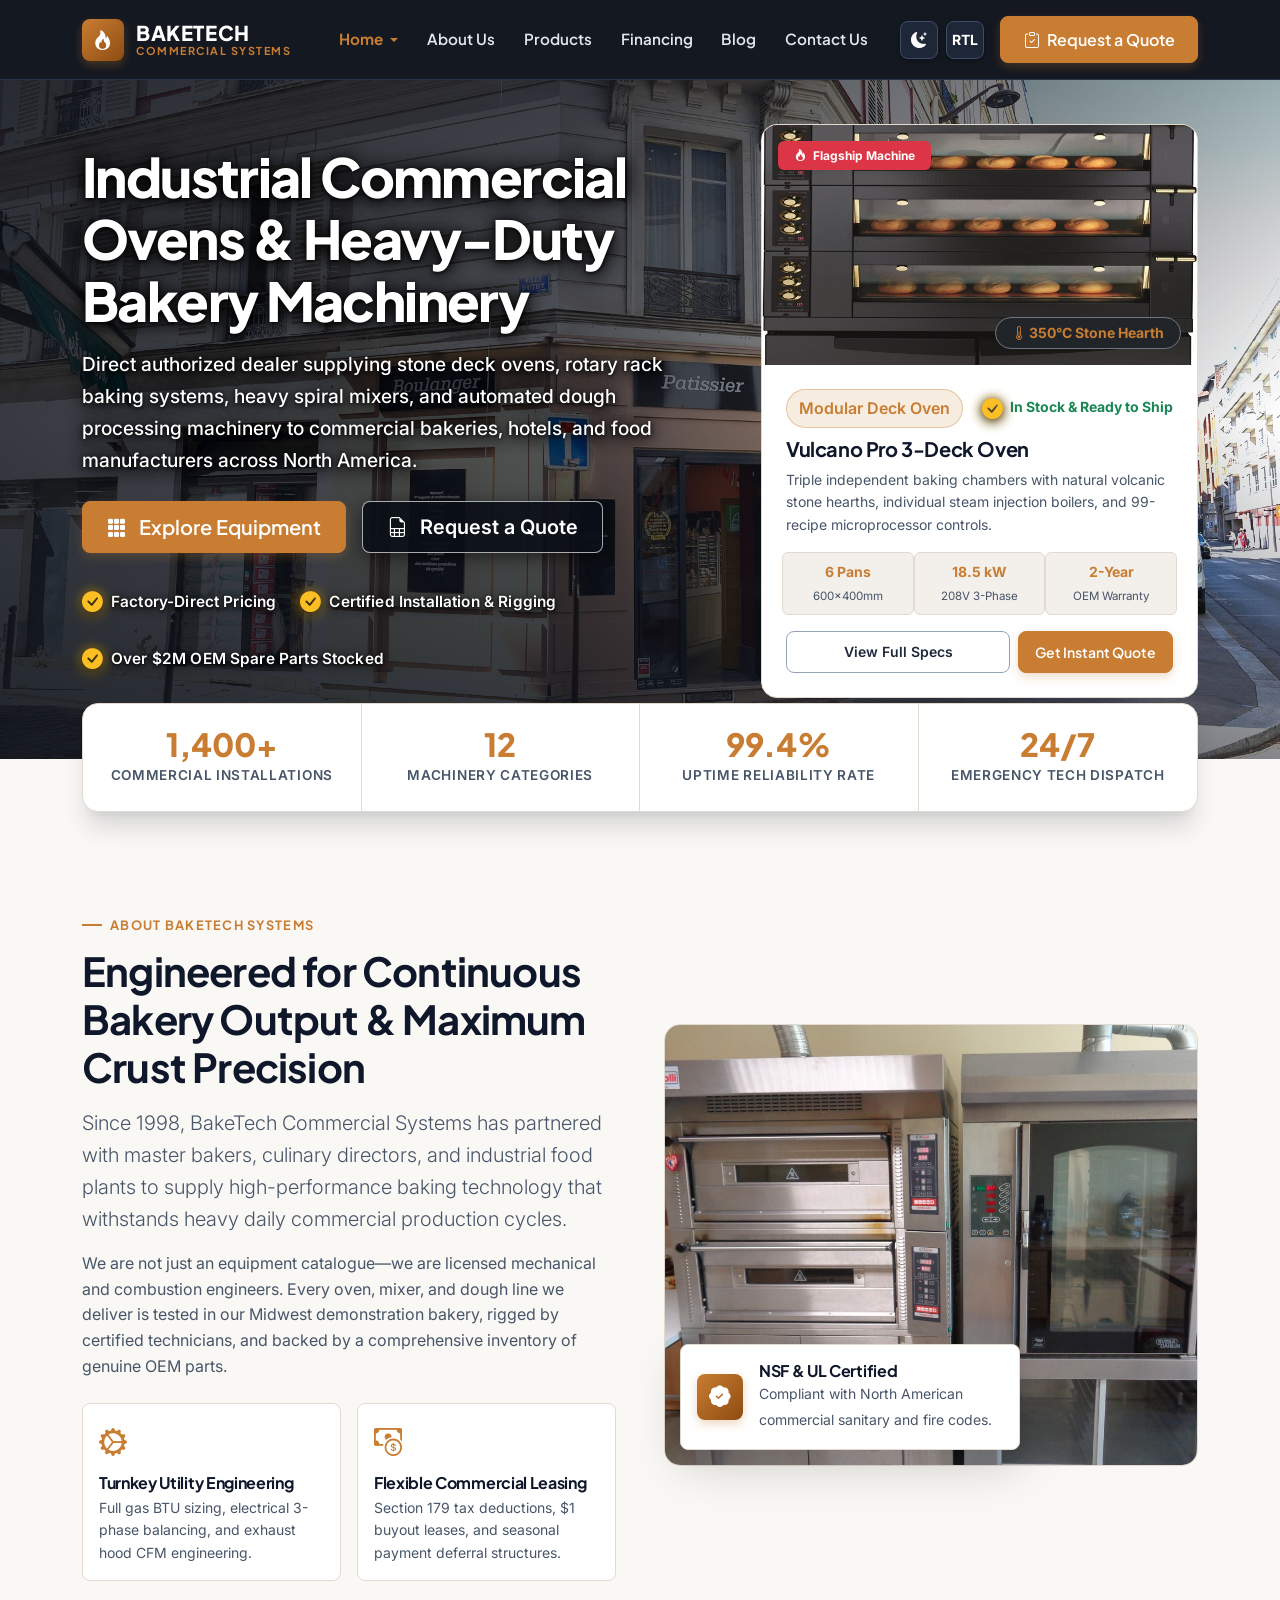
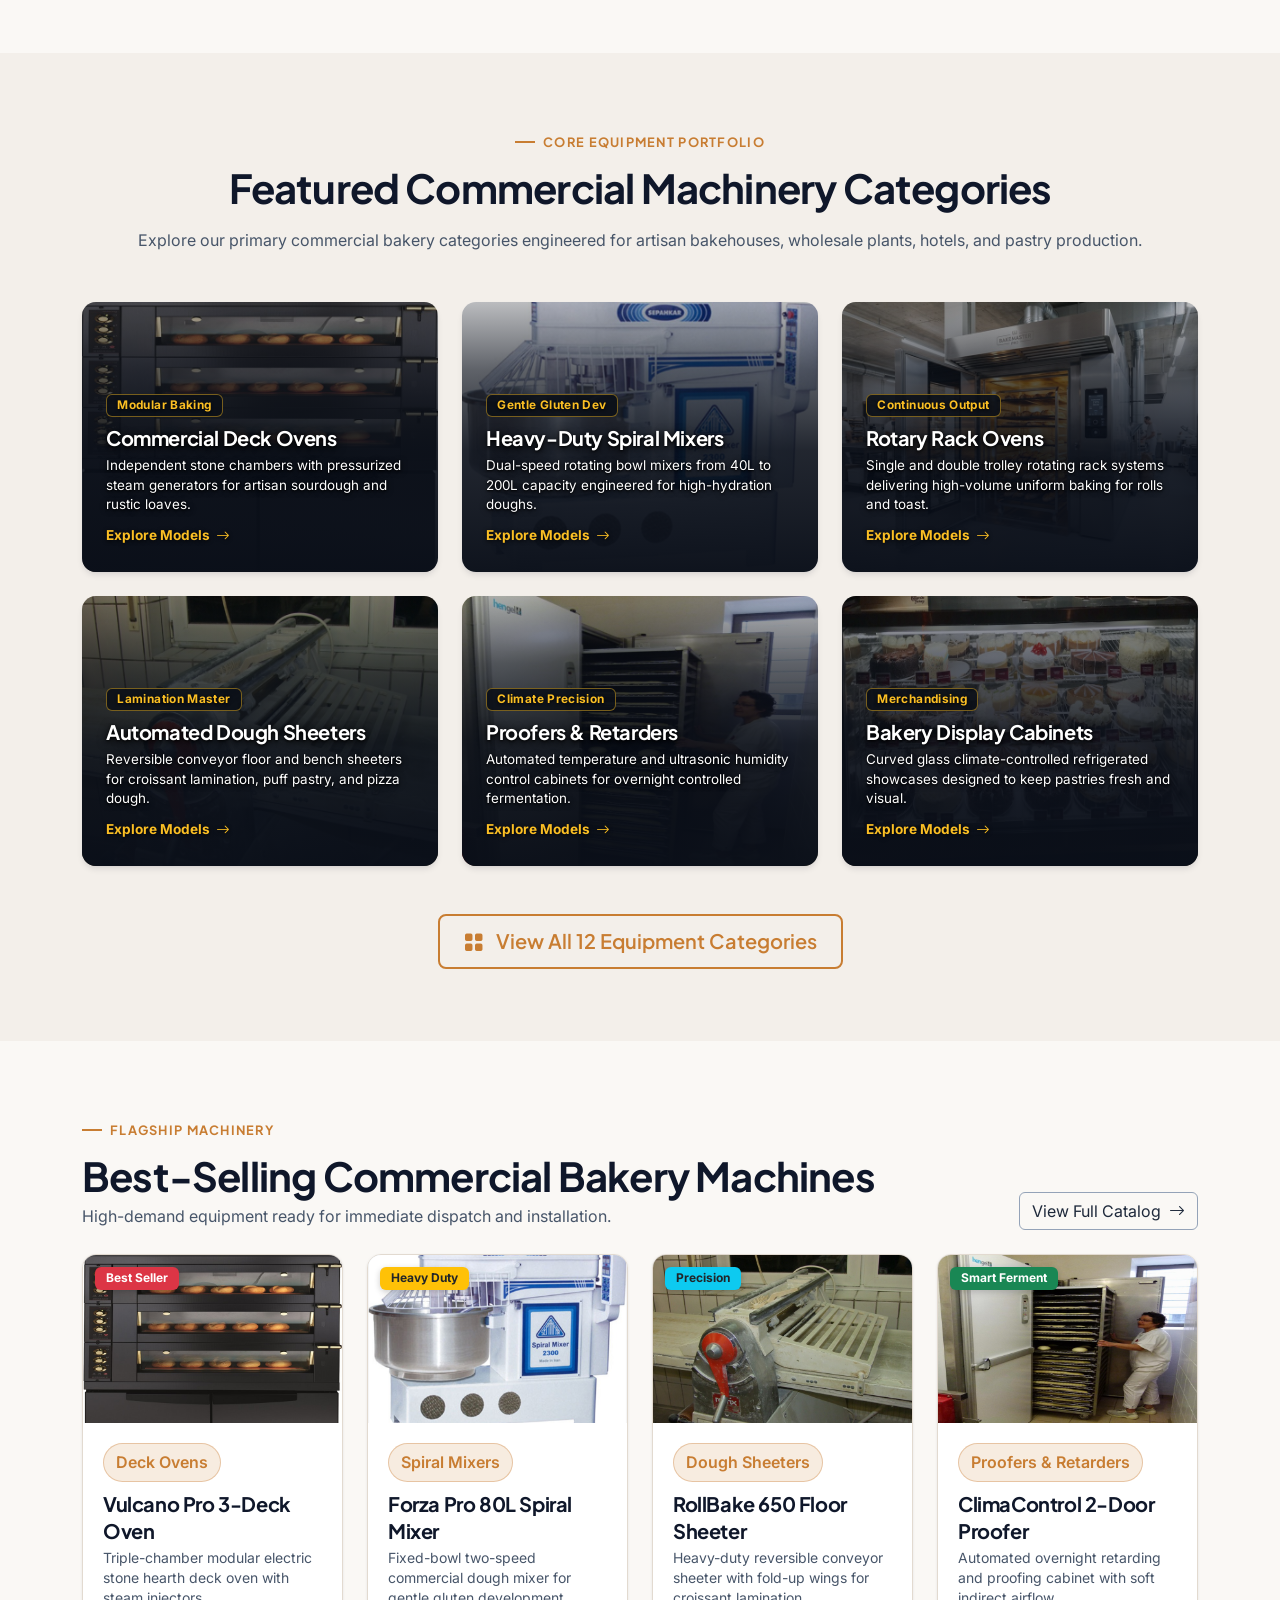
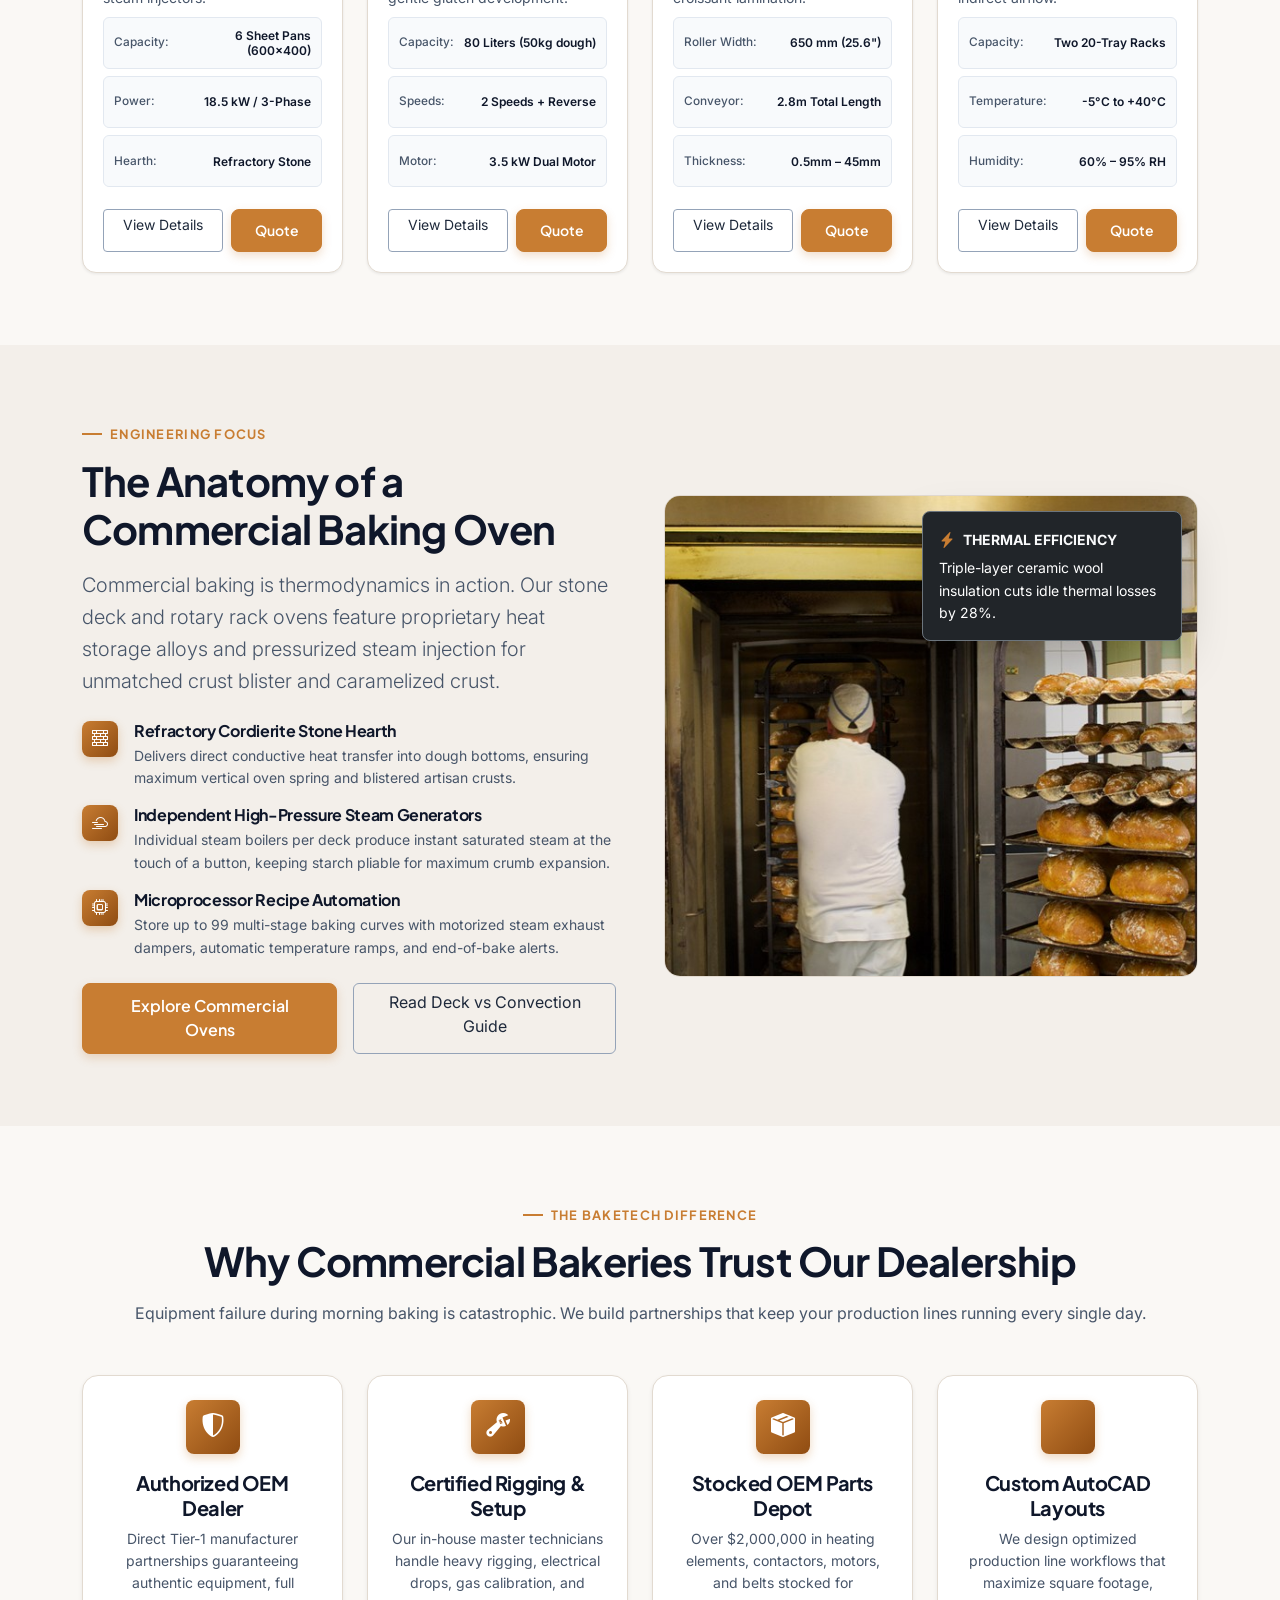
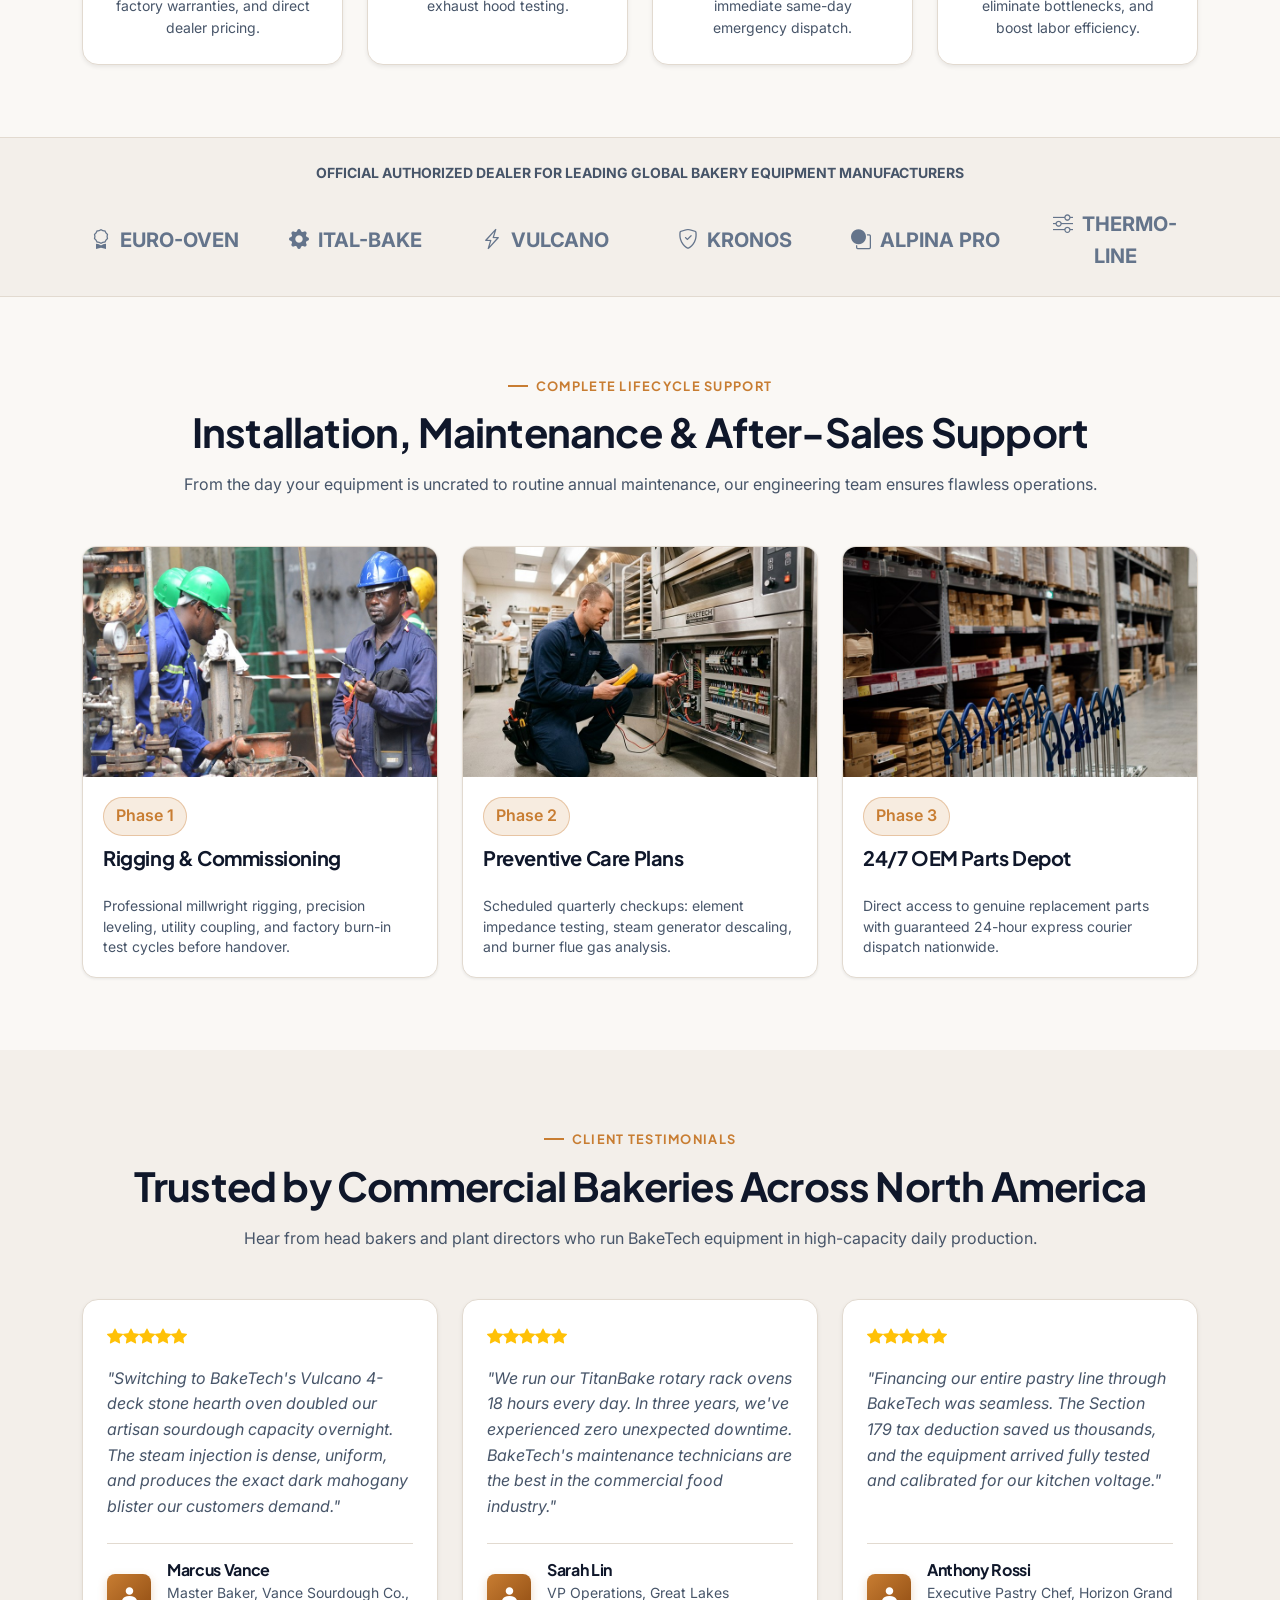
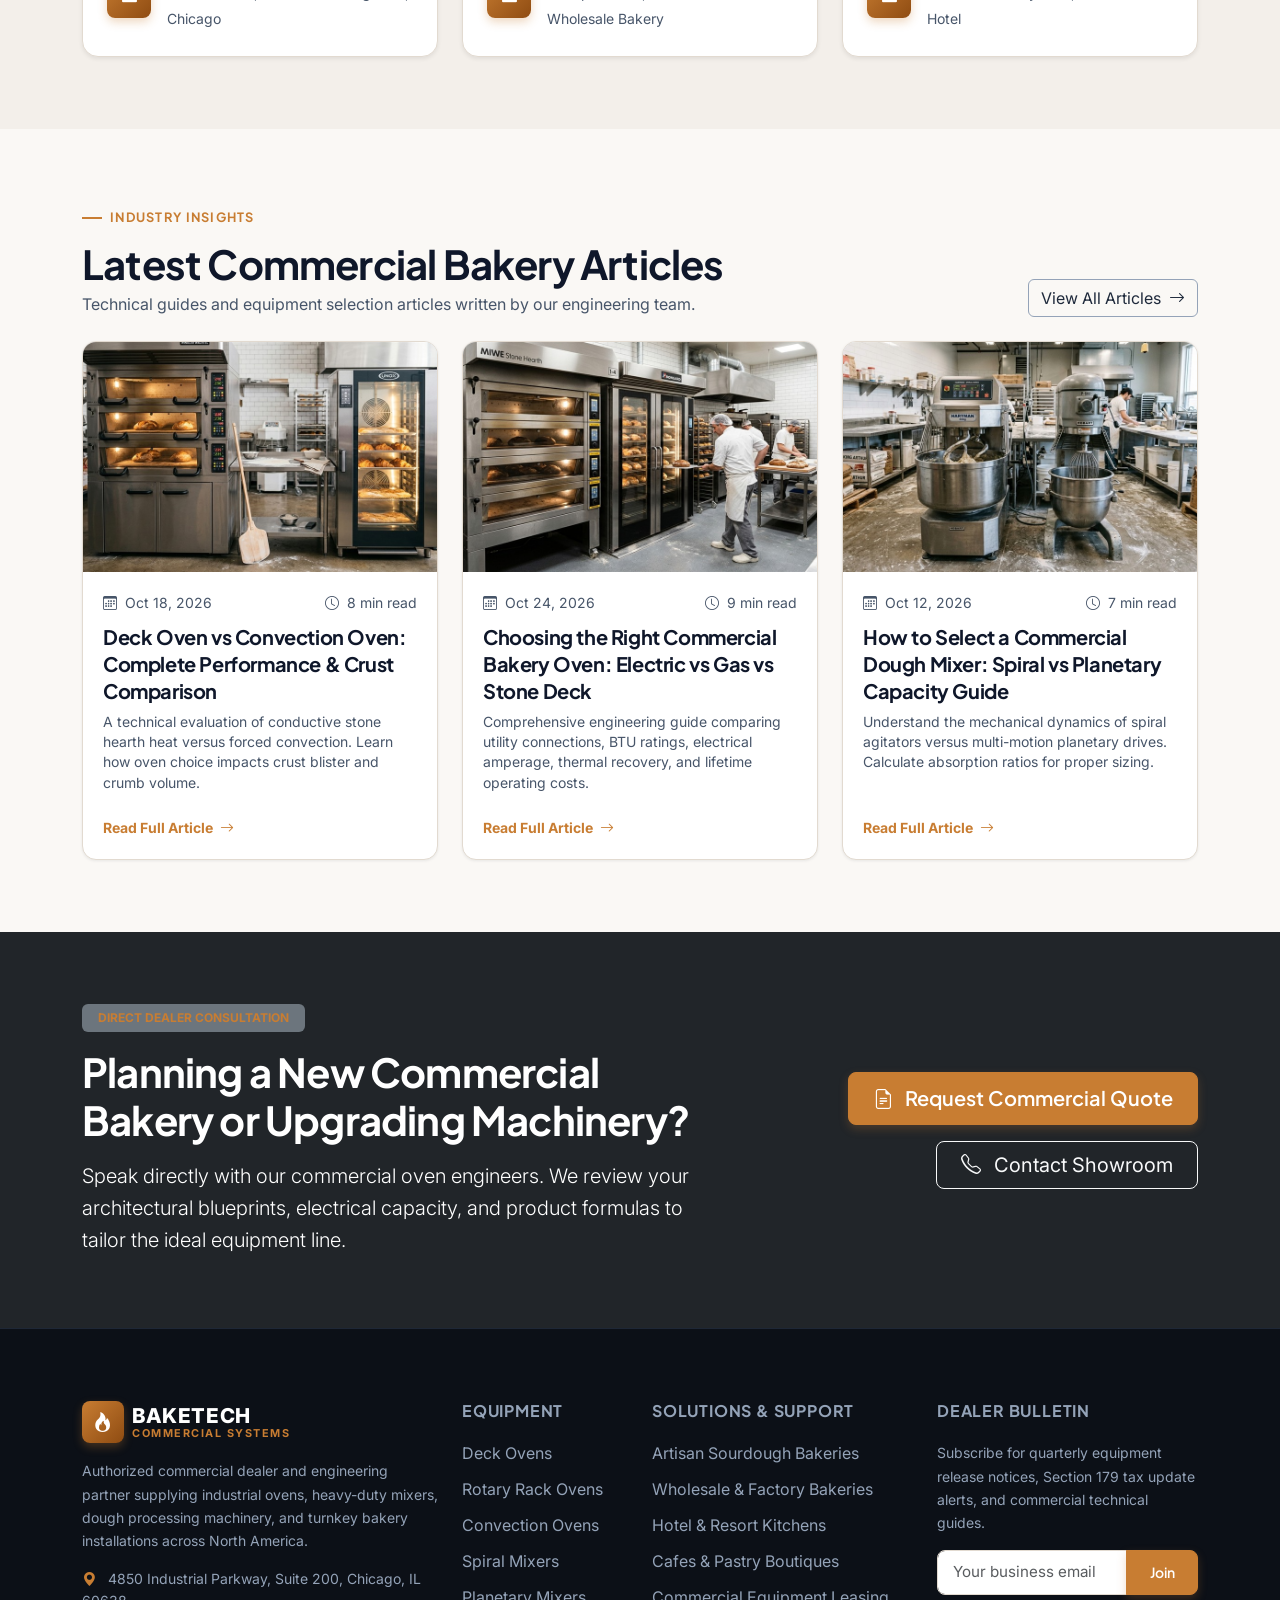
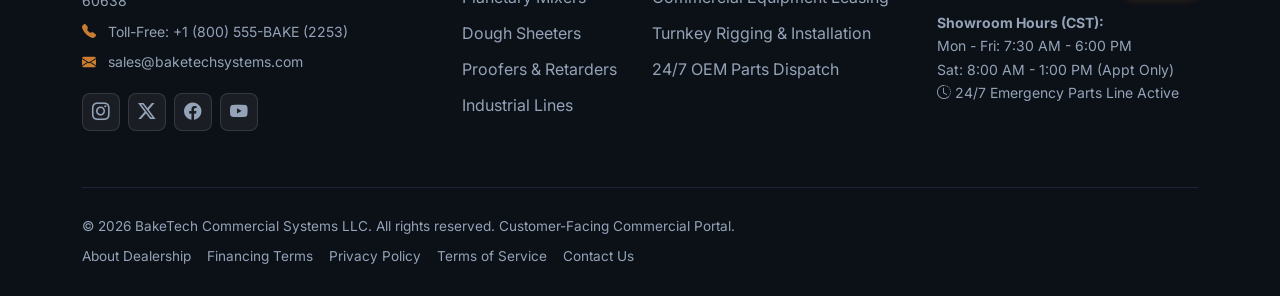
==== commit cb81cd8f: "updated message" ====
--- a/index.html
+++ b/index.html
@@ -275,7 +275,7 @@
             <div class="category-card-content">
               <span class="badge bg-dark text-copper mb-2">Modular Baking</span>
               <h3 class="category-card-title">Commercial Deck Ovens</h3>
-              <p class="small text-light text-opacity-75 mb-2">Independent stone chambers with pressurized steam generators for artisan sourdough and rustic loaves.</p>
+              <p class="small text-white mb-2">Independent stone chambers with pressurized steam generators for artisan sourdough and rustic loaves.</p>
               <span class="category-card-link">Explore Models <i class="bi bi-arrow-right"></i></span>
             </div>
           </a>
@@ -286,7 +286,7 @@
             <div class="category-card-content">
               <span class="badge bg-dark text-copper mb-2">Gentle Gluten Dev</span>
               <h3 class="category-card-title">Heavy-Duty Spiral Mixers</h3>
-              <p class="small text-light text-opacity-75 mb-2">Dual-speed rotating bowl mixers from 40L to 200L capacity engineered for high-hydration doughs.</p>
+              <p class="small text-white mb-2">Dual-speed rotating bowl mixers from 40L to 200L capacity engineered for high-hydration doughs.</p>
               <span class="category-card-link">Explore Models <i class="bi bi-arrow-right"></i></span>
             </div>
           </a>
@@ -297,7 +297,7 @@
             <div class="category-card-content">
               <span class="badge bg-dark text-copper mb-2">Continuous Output</span>
               <h3 class="category-card-title">Rotary Rack Ovens</h3>
-              <p class="small text-light text-opacity-75 mb-2">Single and double trolley rotating rack systems delivering high-volume uniform baking for rolls and toast.</p>
+              <p class="small text-white mb-2">Single and double trolley rotating rack systems delivering high-volume uniform baking for rolls and toast.</p>
               <span class="category-card-link">Explore Models <i class="bi bi-arrow-right"></i></span>
             </div>
           </a>
@@ -308,7 +308,7 @@
             <div class="category-card-content">
               <span class="badge bg-dark text-copper mb-2">Lamination Master</span>
               <h3 class="category-card-title">Automated Dough Sheeters</h3>
-              <p class="small text-light text-opacity-75 mb-2">Reversible conveyor floor and bench sheeters for croissant lamination, puff pastry, and pizza dough.</p>
+              <p class="small text-white mb-2">Reversible conveyor floor and bench sheeters for croissant lamination, puff pastry, and pizza dough.</p>
               <span class="category-card-link">Explore Models <i class="bi bi-arrow-right"></i></span>
             </div>
           </a>
@@ -319,7 +319,7 @@
             <div class="category-card-content">
               <span class="badge bg-dark text-copper mb-2">Climate Precision</span>
               <h3 class="category-card-title">Proofers & Retarders</h3>
-              <p class="small text-light text-opacity-75 mb-2">Automated temperature and ultrasonic humidity control cabinets for overnight controlled fermentation.</p>
+              <p class="small text-white mb-2">Automated temperature and ultrasonic humidity control cabinets for overnight controlled fermentation.</p>
               <span class="category-card-link">Explore Models <i class="bi bi-arrow-right"></i></span>
             </div>
           </a>
@@ -330,7 +330,7 @@
             <div class="category-card-content">
               <span class="badge bg-dark text-copper mb-2">Merchandising</span>
               <h3 class="category-card-title">Bakery Display Cabinets</h3>
-              <p class="small text-light text-opacity-75 mb-2">Curved glass climate-controlled refrigerated showcases designed to keep pastries fresh and visual.</p>
+              <p class="small text-white mb-2">Curved glass climate-controlled refrigerated showcases designed to keep pastries fresh and visual.</p>
               <span class="category-card-link">Explore Models <i class="bi bi-arrow-right"></i></span>
             </div>
           </a>
--- a/assets/css/style.css
+++ b/assets/css/style.css
@@ -1057,6 +1057,212 @@
   padding: 0.35rem 0.7rem;
   border-radius: 0.375rem;
   box-shadow: 0 2px 6px rgba(0,0,0,0.2);
+}
+
+/* Team Member Cards - Perfect Face Alignment Without Clipping */
+.team-card .card-img-wrapper img {
+  object-fit: cover !important;
+  object-position: center top !important;
+}
+
+/* Standards & Certifications Cards - Precise Text and Icon Alignment */
+.standards-card {
+  display: flex !important;
+  flex-direction: column !important;
+  padding: 1.5rem !important;
+  border-radius: 1rem !important;
+  background-color: var(--bg-surface) !important;
+  border: 1px solid var(--border-subtle) !important;
+  height: 100% !important;
+  box-shadow: var(--shadow-sm) !important;
+}
+
+.standards-card .brand-icon-box {
+  width: 44px !important;
+  height: 44px !important;
+  font-size: 1.25rem !important;
+  margin-bottom: 1rem !important;
+  flex-shrink: 0 !important;
+  display: flex !important;
+  align-items: center !important;
+  justify-content: center !important;
+}
+
+.standards-card h5 {
+  font-size: 1.05rem !important;
+  font-weight: 700 !important;
+  line-height: 1.35 !important;
+  min-height: 2.85rem !important;
+  display: flex !important;
+  align-items: flex-start !important;
+  margin-bottom: 0.65rem !important;
+}
+
+.standards-card p {
+  font-size: 0.85rem !important;
+  line-height: 1.6 !important;
+  color: var(--text-muted) !important;
+  margin-bottom: 0 !important;
+}
+
+/* Pricing Tier Cards - Perfectly Balanced Vertical Alignment */
+.pricing-tier-card {
+  display: flex !important;
+  flex-direction: column !important;
+  padding: 1.5rem !important;
+  border-radius: 1rem !important;
+  background-color: var(--bg-surface) !important;
+  border: 1px solid var(--border-subtle) !important;
+  height: 100% !important;
+  box-shadow: var(--shadow-sm) !important;
+}
+
+.pricing-tier-card .pricing-header-row {
+  min-height: 34px !important;
+  display: flex !important;
+  justify-content: space-between !important;
+  align-items: center !important;
+  margin-bottom: 1rem !important;
+}
+
+.pricing-tier-card .tier-badge {
+  font-size: 0.78rem !important;
+  font-weight: 700 !important;
+  letter-spacing: 0.02em !important;
+  padding: 0.35rem 0.85rem !important;
+  border-radius: 9999px !important;
+  display: inline-flex !important;
+  align-items: center !important;
+  justify-content: center !important;
+  min-height: 28px !important;
+}
+
+.pricing-tier-card .tier-title {
+  font-size: 1.15rem !important;
+  font-weight: 700 !important;
+  line-height: 1.35 !important;
+  min-height: 2.85rem !important;
+  display: flex !important;
+  align-items: flex-start !important;
+  margin-bottom: 0.5rem !important;
+}
+
+.pricing-tier-card .tier-desc {
+  font-size: 0.84rem !important;
+  line-height: 1.5 !important;
+  color: var(--text-muted) !important;
+  min-height: 2.75rem !important;
+  margin-bottom: 1rem !important;
+  display: flex !important;
+  align-items: flex-start !important;
+}
+
+.pricing-tier-card .tier-checklist {
+  list-style: none !important;
+  padding: 0 !important;
+  margin-bottom: 1.25rem !important;
+  border-top: 1px solid var(--border-subtle) !important;
+  padding-top: 1rem !important;
+}
+
+.pricing-tier-card .tier-req-item {
+  min-height: 2.6rem !important;
+  display: flex !important;
+  align-items: flex-start !important;
+  gap: 0.35rem !important;
+  margin-bottom: 0.65rem !important;
+  font-size: 0.83rem !important;
+  line-height: 1.35 !important;
+}
+
+.pricing-tier-card .tier-req-item i {
+  flex-shrink: 0 !important;
+  font-size: 1.05rem !important;
+  margin-top: -1px !important;
+}
+
+.pricing-tier-card .tier-btn-row {
+  margin-top: auto !important;
+  width: 100% !important;
+}
+
+.pricing-tier-card .tier-btn-row .btn {
+  height: 42px !important;
+  min-height: 42px !important;
+  display: inline-flex !important;
+  align-items: center !important;
+  justify-content: center !important;
+  font-weight: 600 !important;
+  font-size: 0.85rem !important;
+}
+
+/* Department Directory Cards - Perfect Alignment & Spacing */
+.dept-directory-card {
+  display: flex !important;
+  flex-direction: column !important;
+  padding: 1.5rem !important;
+  border-radius: 1rem !important;
+  background-color: var(--bg-surface) !important;
+  border: 1px solid var(--border-subtle) !important;
+  height: 100% !important;
+  box-shadow: var(--shadow-sm) !important;
+}
+
+.dept-directory-card .brand-icon-box {
+  width: 44px !important;
+  height: 44px !important;
+  font-size: 1.25rem !important;
+  margin-bottom: 1rem !important;
+  flex-shrink: 0 !important;
+  display: flex !important;
+  align-items: center !important;
+  justify-content: center !important;
+}
+
+.dept-directory-card .dept-name {
+  font-size: 1.05rem !important;
+  font-weight: 700 !important;
+  line-height: 1.35 !important;
+  min-height: 2.85rem !important;
+  display: flex !important;
+  align-items: flex-start !important;
+  margin-bottom: 0.35rem !important;
+}
+
+.dept-directory-card .dept-ext {
+  min-height: 1.25rem !important;
+  margin-bottom: 0.75rem !important;
+  display: block !important;
+  font-size: 0.8rem !important;
+  font-weight: 700 !important;
+}
+
+.dept-directory-card .dept-desc {
+  font-size: 0.83rem !important;
+  line-height: 1.5 !important;
+  color: var(--text-muted) !important;
+  min-height: 4.25rem !important;
+  margin-bottom: 1rem !important;
+  display: flex !important;
+  align-items: flex-start !important;
+}
+
+.dept-directory-card .dept-email {
+  margin-top: auto !important;
+  border-top: 1px solid var(--border-subtle) !important;
+  padding-top: 0.75rem !important;
+  font-size: 0.78rem !important;
+  white-space: nowrap !important;
+  overflow: hidden !important;
+  text-overflow: ellipsis !important;
+}
+
+.dept-directory-card .dept-email a {
+  display: block !important;
+  white-space: nowrap !important;
+  overflow: hidden !important;
+  text-overflow: ellipsis !important;
+  font-size: 0.78rem !important;
 }
 
 .card-custom {
@@ -1161,30 +1367,27 @@
   line-height: 1.25 !important;
 }
 
-/* Title - Full Content Without Ellipsis */
+/* Title - Uniform Height & Alignment */
 #productsGrid .card-body-custom h5 {
   font-size: 0.98rem !important;
   font-weight: 700 !important;
   line-height: 1.35 !important;
-  height: auto !important;
-  min-height: auto !important;
-  max-height: none !important;
+  min-height: 2.75rem !important;
+  display: flex !important;
+  align-items: flex-start !important;
   overflow: visible !important;
-  display: block !important;
   -webkit-line-clamp: unset !important;
   text-overflow: clip !important;
   margin-bottom: 0.5rem !important;
 }
 
-/* Short Description - Full Content Without Ellipsis */
+/* Short Description - Uniform Height & Alignment */
 #productsGrid .card-body-custom p.card-desc,
 #productsGrid .card-body-custom p.small {
   font-size: 0.83rem !important;
   line-height: 1.5 !important;
   color: var(--text-muted) !important;
-  height: auto !important;
-  min-height: auto !important;
-  max-height: none !important;
+  min-height: 3.85rem !important;
   overflow: visible !important;
   display: block !important;
   -webkit-line-clamp: unset !important;
@@ -1192,15 +1395,14 @@
   margin-bottom: 0.75rem !important;
 }
 
-/* Application Tags - Full Content Without Ellipsis */
+/* Application Tags - Uniform Height & Alignment */
 #productsGrid .card-badge-container {
-  height: auto !important;
-  min-height: auto !important;
-  max-height: none !important;
+  min-height: 5.25rem !important;
   overflow: visible !important;
   display: flex !important;
   flex-wrap: wrap !important;
-  align-items: center !important;
+  align-items: flex-start !important;
+  align-content: flex-start !important;
   gap: 0.35rem !important;
   margin-bottom: 0.85rem !important;
 }
@@ -1238,13 +1440,13 @@
   display: flex !important;
   justify-content: space-between !important;
   align-items: center !important;
-  padding: 0.35rem 0.65rem !important;
+  padding: 0.3rem 0.65rem !important;
   border-radius: 0.375rem !important;
   background-color: var(--bg-surface-alt) !important;
   border: 1px solid var(--border-subtle) !important;
-  height: 56px !important;
-  min-height: 56px !important;
-  max-height: 56px !important;
+  height: 52px !important;
+  min-height: 52px !important;
+  max-height: 52px !important;
   box-sizing: border-box !important;
   gap: 0.5rem !important;
 }
@@ -1325,13 +1527,13 @@
   box-sizing: border-box !important;
 }
 
-/* Category Grid Card */
+/* Category Grid Card - Enhanced High Contrast for Box Containers */
 .category-card {
   position: relative;
   border-radius: 0.875rem;
   overflow: hidden;
   box-shadow: var(--shadow-md);
-  height: 260px;
+  height: 270px;
   display: flex;
   flex-direction: column;
   justify-content: flex-end;
@@ -1359,8 +1561,14 @@
   left: 0;
   right: 0;
   bottom: 0;
-  background: linear-gradient(to top, rgba(15, 23, 42, 0.95) 0%, rgba(15, 23, 42, 0.4) 60%, transparent 100%);
+  background: linear-gradient(to top, 
+    rgba(10, 15, 25, 0.98) 0%, 
+    rgba(10, 15, 25, 0.90) 45%, 
+    rgba(10, 15, 25, 0.65) 75%, 
+    rgba(10, 15, 25, 0.28) 100%
+  );
   z-index: 1;
+  pointer-events: none;
   transition: background var(--transition-fast);
 }
 
@@ -1374,7 +1582,11 @@
 }
 
 .category-card:hover::after {
-  background: linear-gradient(to top, rgba(200, 125, 50, 0.95) 0%, rgba(15, 23, 42, 0.5) 70%, transparent 100%);
+  background: linear-gradient(to top, 
+    rgba(200, 125, 50, 0.98) 0%, 
+    rgba(15, 23, 42, 0.85) 60%, 
+    rgba(15, 23, 42, 0.45) 100%
+  );
 }
 
 .category-card-content {
@@ -1382,20 +1594,44 @@
   z-index: 2;
 }
 
+.category-card .badge {
+  background-color: rgba(11, 15, 23, 0.88) !important;
+  color: #FBBF24 !important;
+  border: 1px solid rgba(251, 191, 36, 0.45) !important;
+  font-size: 0.74rem !important;
+  font-weight: 700 !important;
+  letter-spacing: 0.03em !important;
+  padding: 0.3rem 0.65rem !important;
+  text-shadow: 0 1px 3px rgba(0, 0, 0, 0.9) !important;
+  backdrop-filter: none !important;
+}
+
 .category-card-title {
-  font-size: 1.25rem;
-  font-weight: 700;
-  color: #FFFFFF !important;
-  margin-bottom: 0.25rem;
+  font-size: 1.25rem !important;
+  font-weight: 700 !important;
+  color: #FFFFFF !important;
+  margin-bottom: 0.35rem !important;
+  text-shadow: 0 2px 10px rgba(0, 0, 0, 0.98), 0 1px 3px rgba(0, 0, 0, 0.98) !important;
+}
+
+.category-card p,
+.category-card-content p {
+  font-size: 0.84rem !important;
+  line-height: 1.45 !important;
+  color: #FFFFFF !important;
+  opacity: 1 !important;
+  text-shadow: 0 1px 6px rgba(0, 0, 0, 0.98), 0 1px 2px rgba(0, 0, 0, 0.98) !important;
+  margin-bottom: 0.5rem !important;
 }
 
 .category-card-link {
-  font-size: 0.85rem;
-  font-weight: 600;
-  color: var(--color-accent-gold);
-  display: inline-flex;
-  align-items: center;
-  gap: 0.35rem;
+  font-size: 0.85rem !important;
+  font-weight: 700 !important;
+  color: #FBBF24 !important;
+  display: inline-flex !important;
+  align-items: center !important;
+  gap: 0.35rem !important;
+  text-shadow: 0 1px 4px rgba(0, 0, 0, 0.98) !important;
 }
 
 /* ==========================================================================
